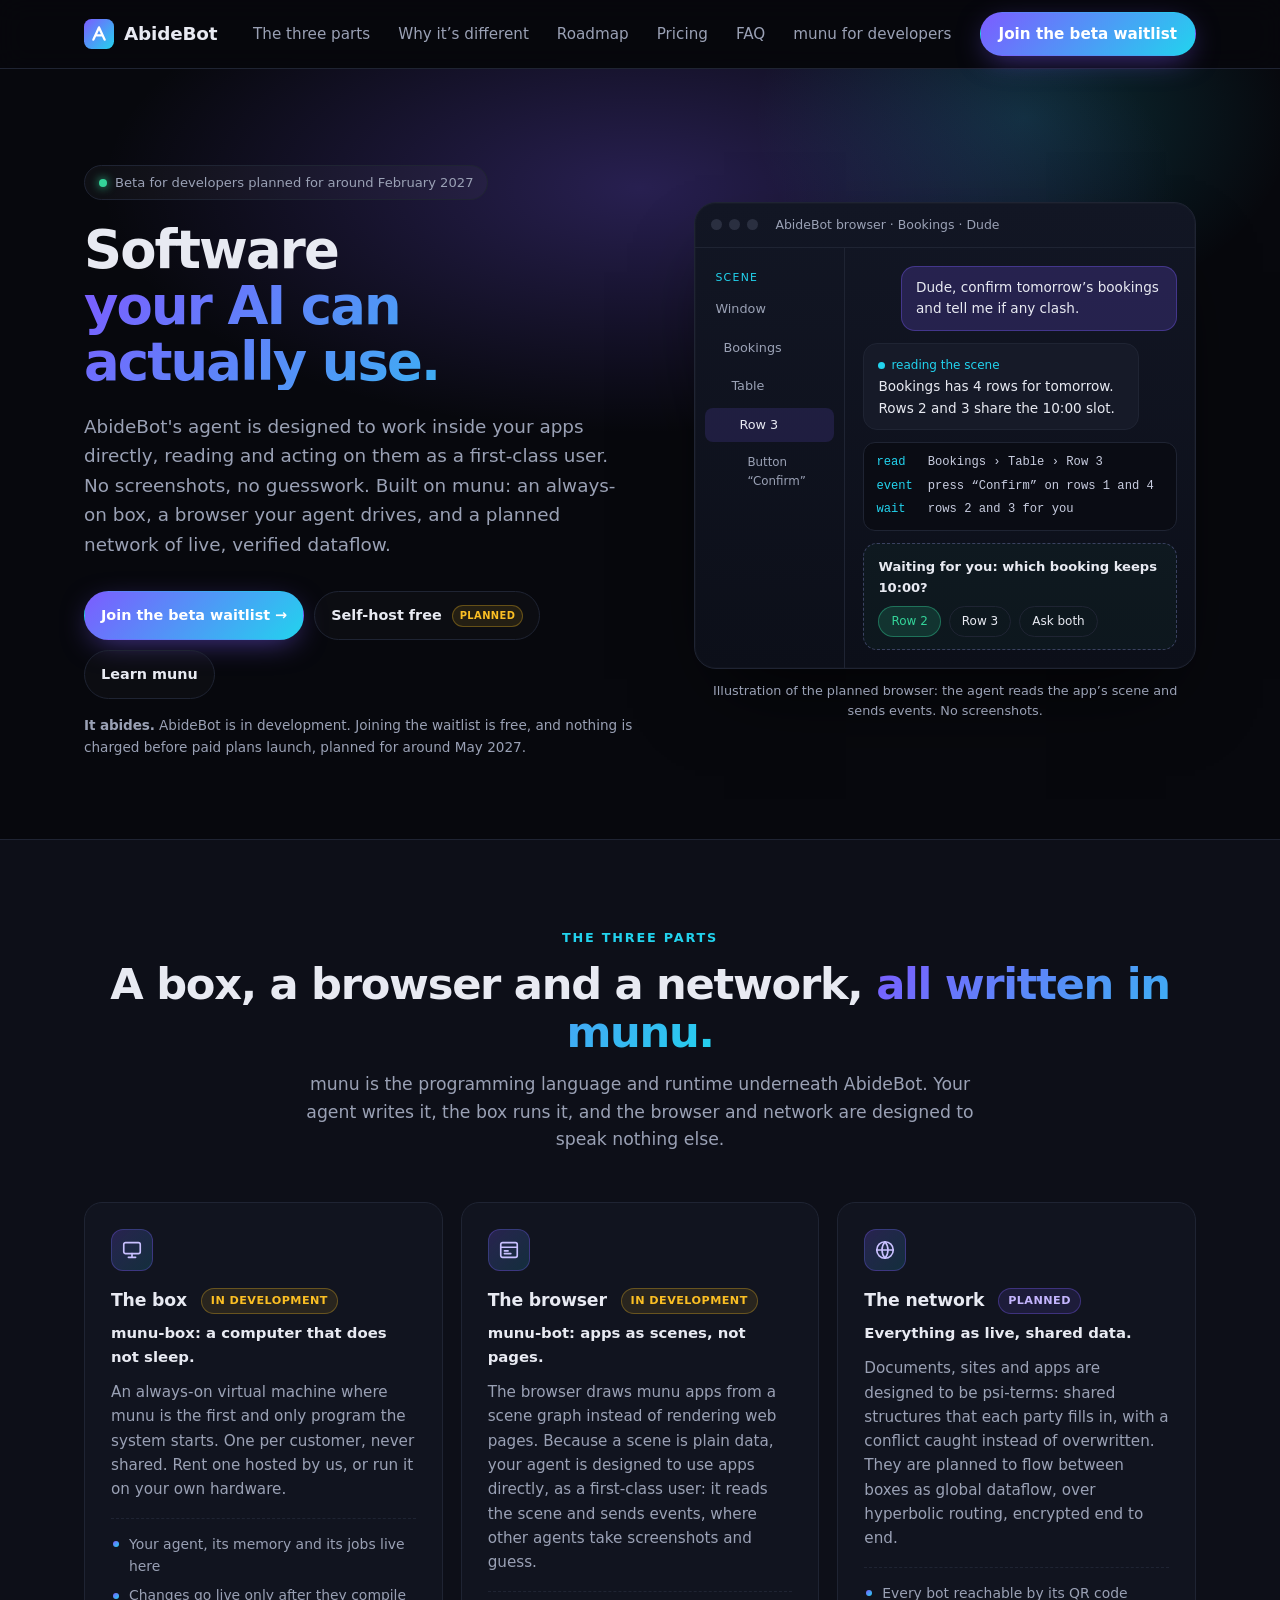
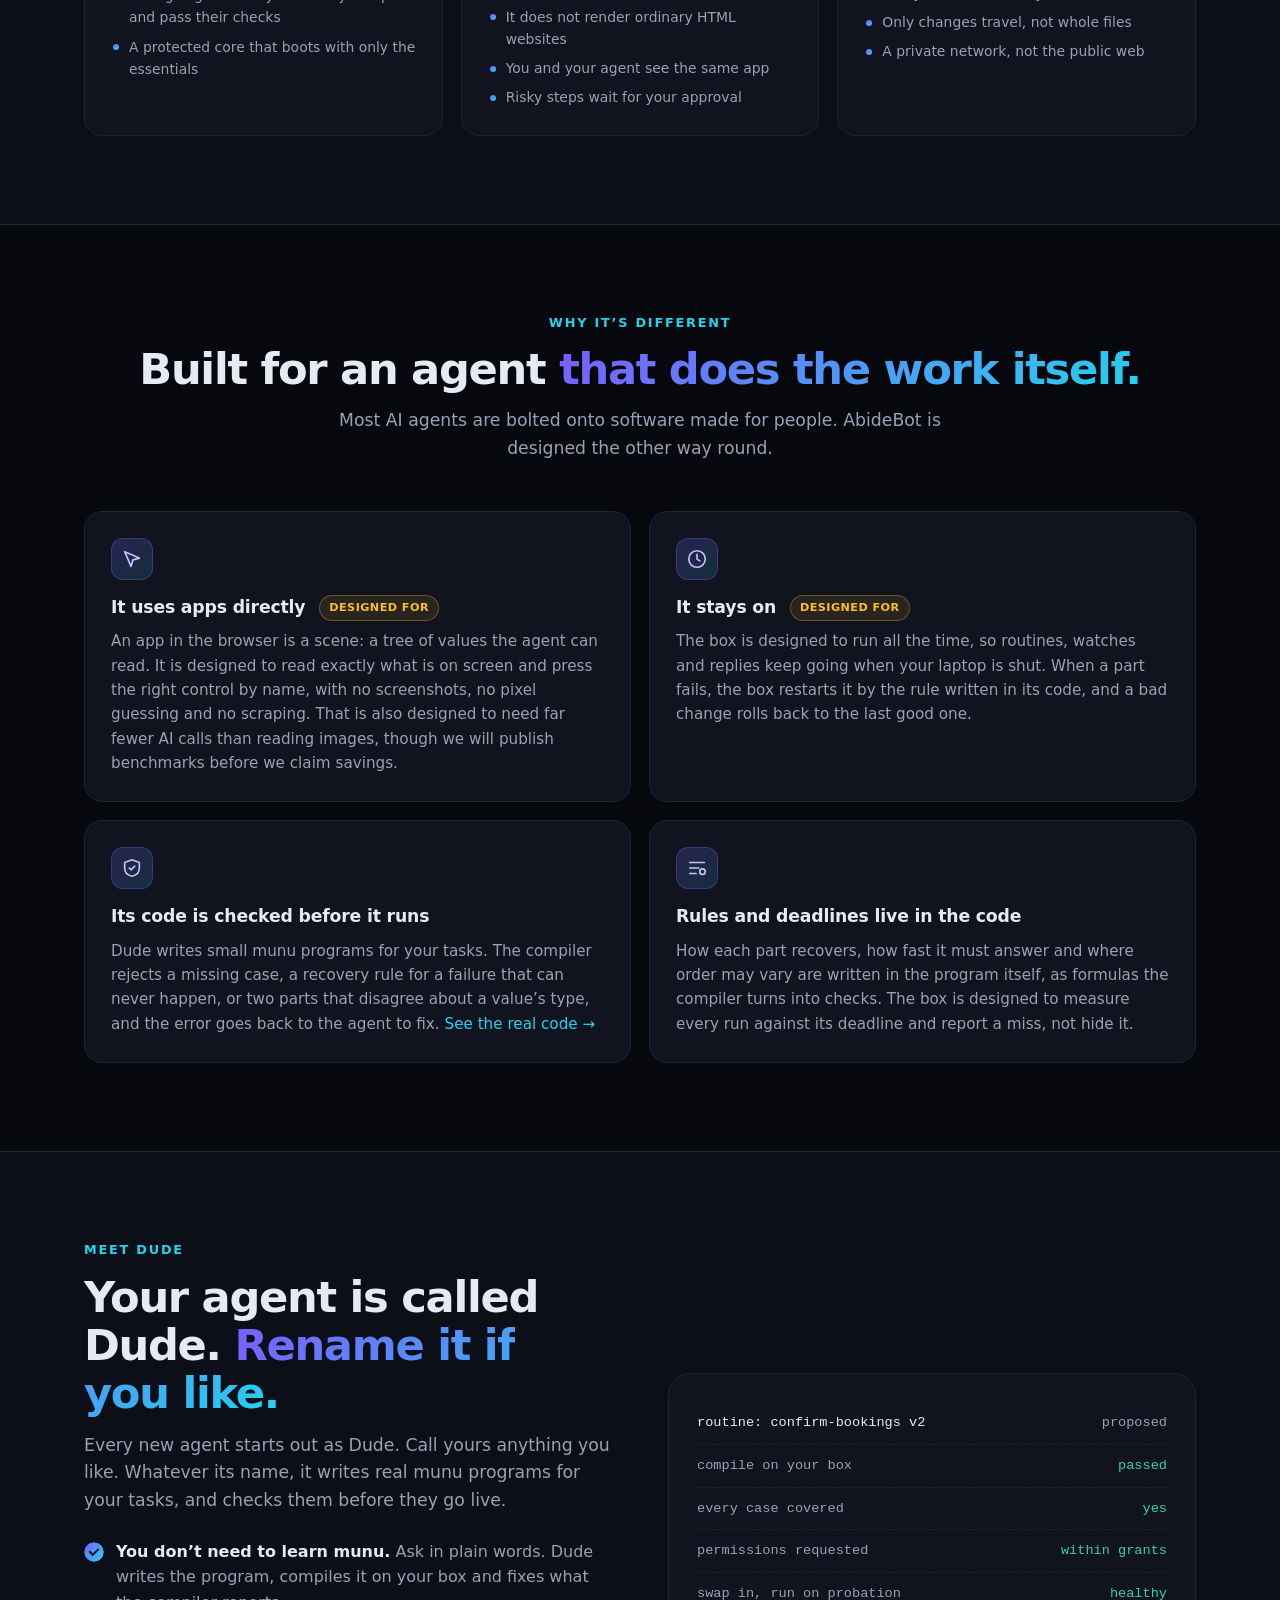
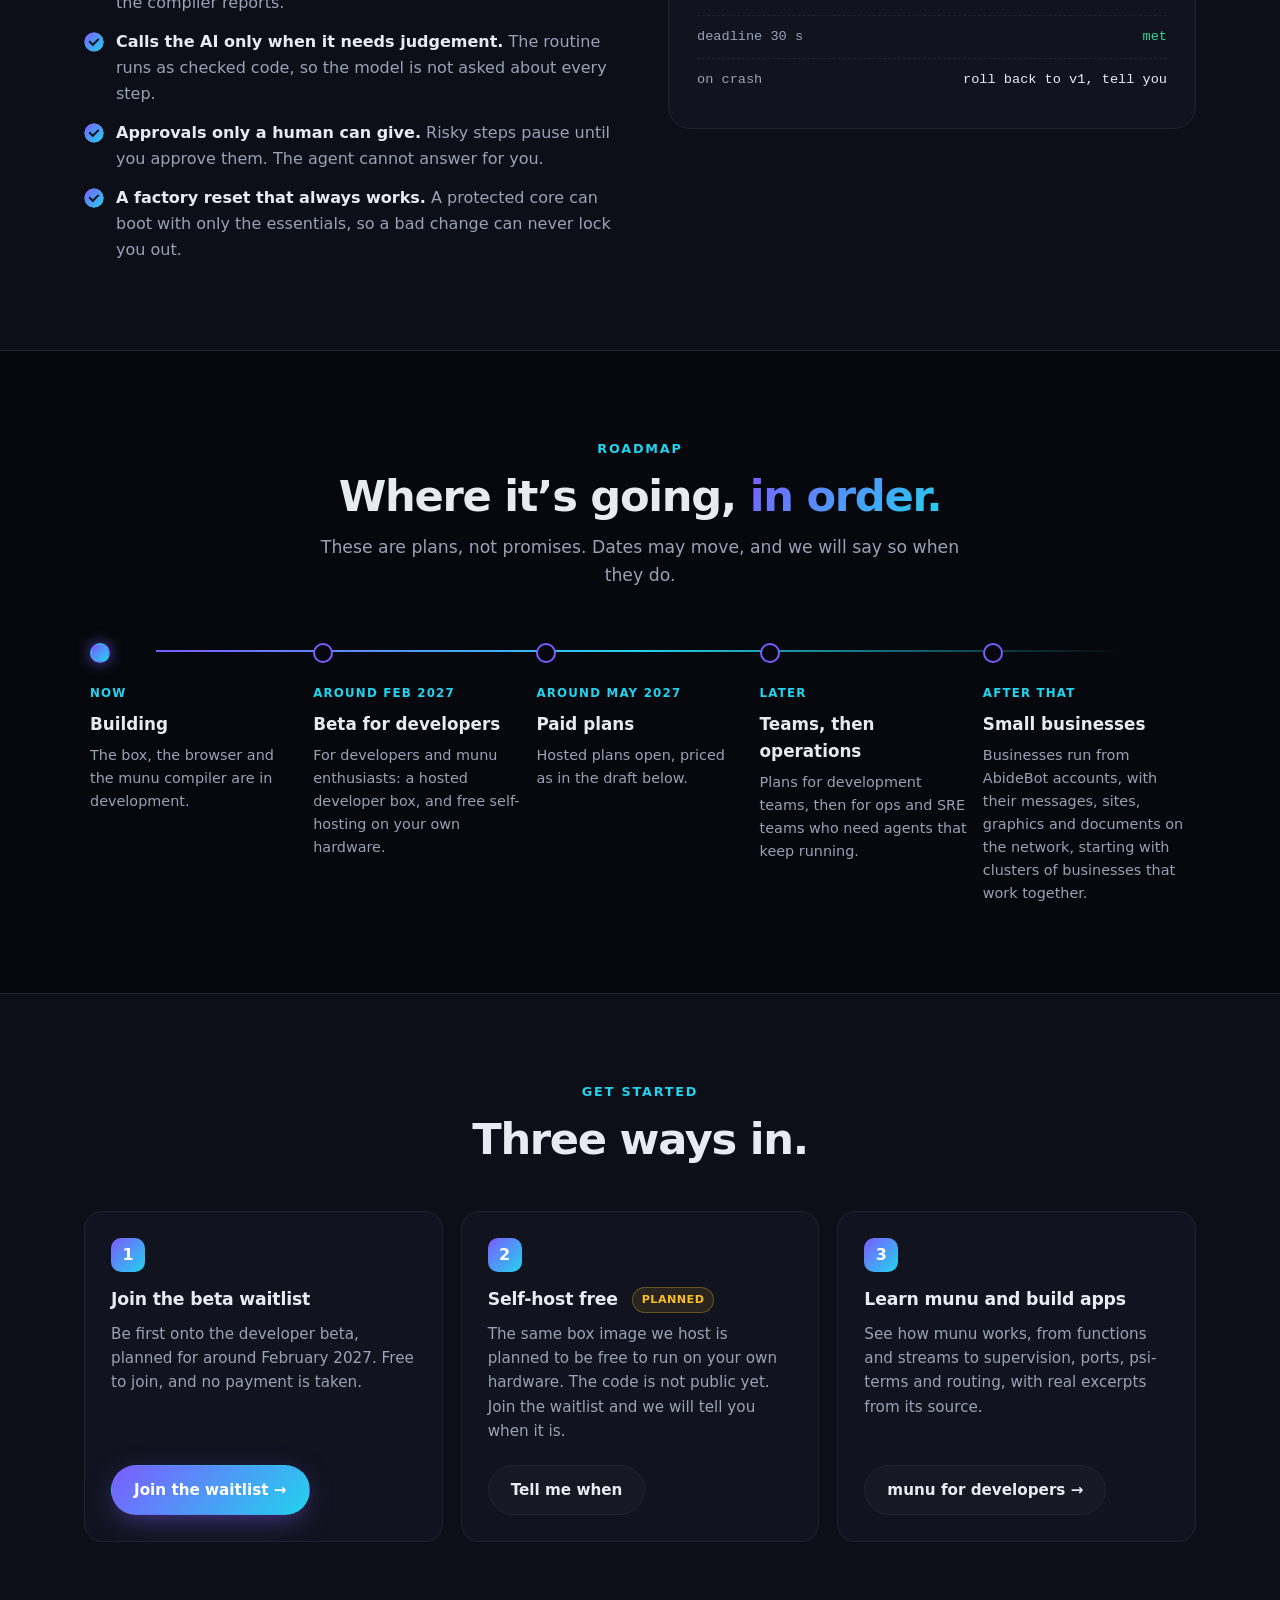
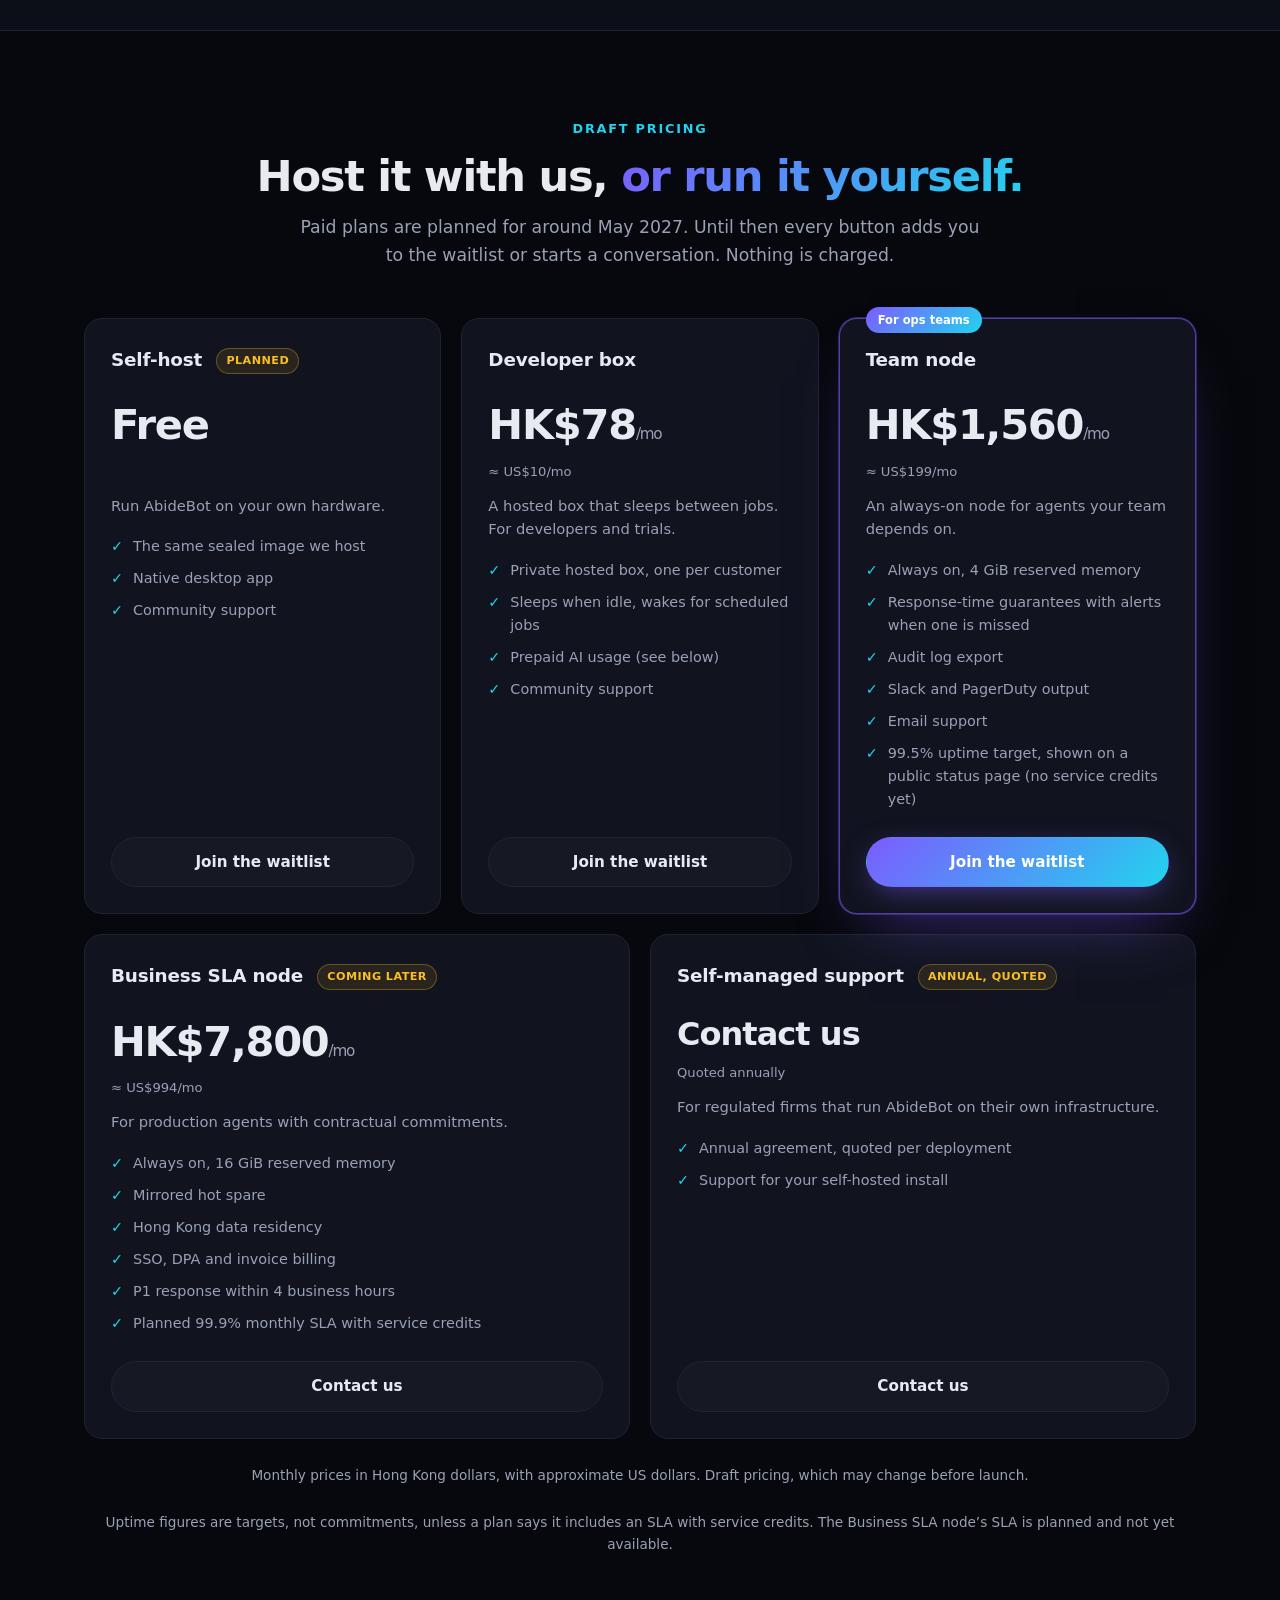
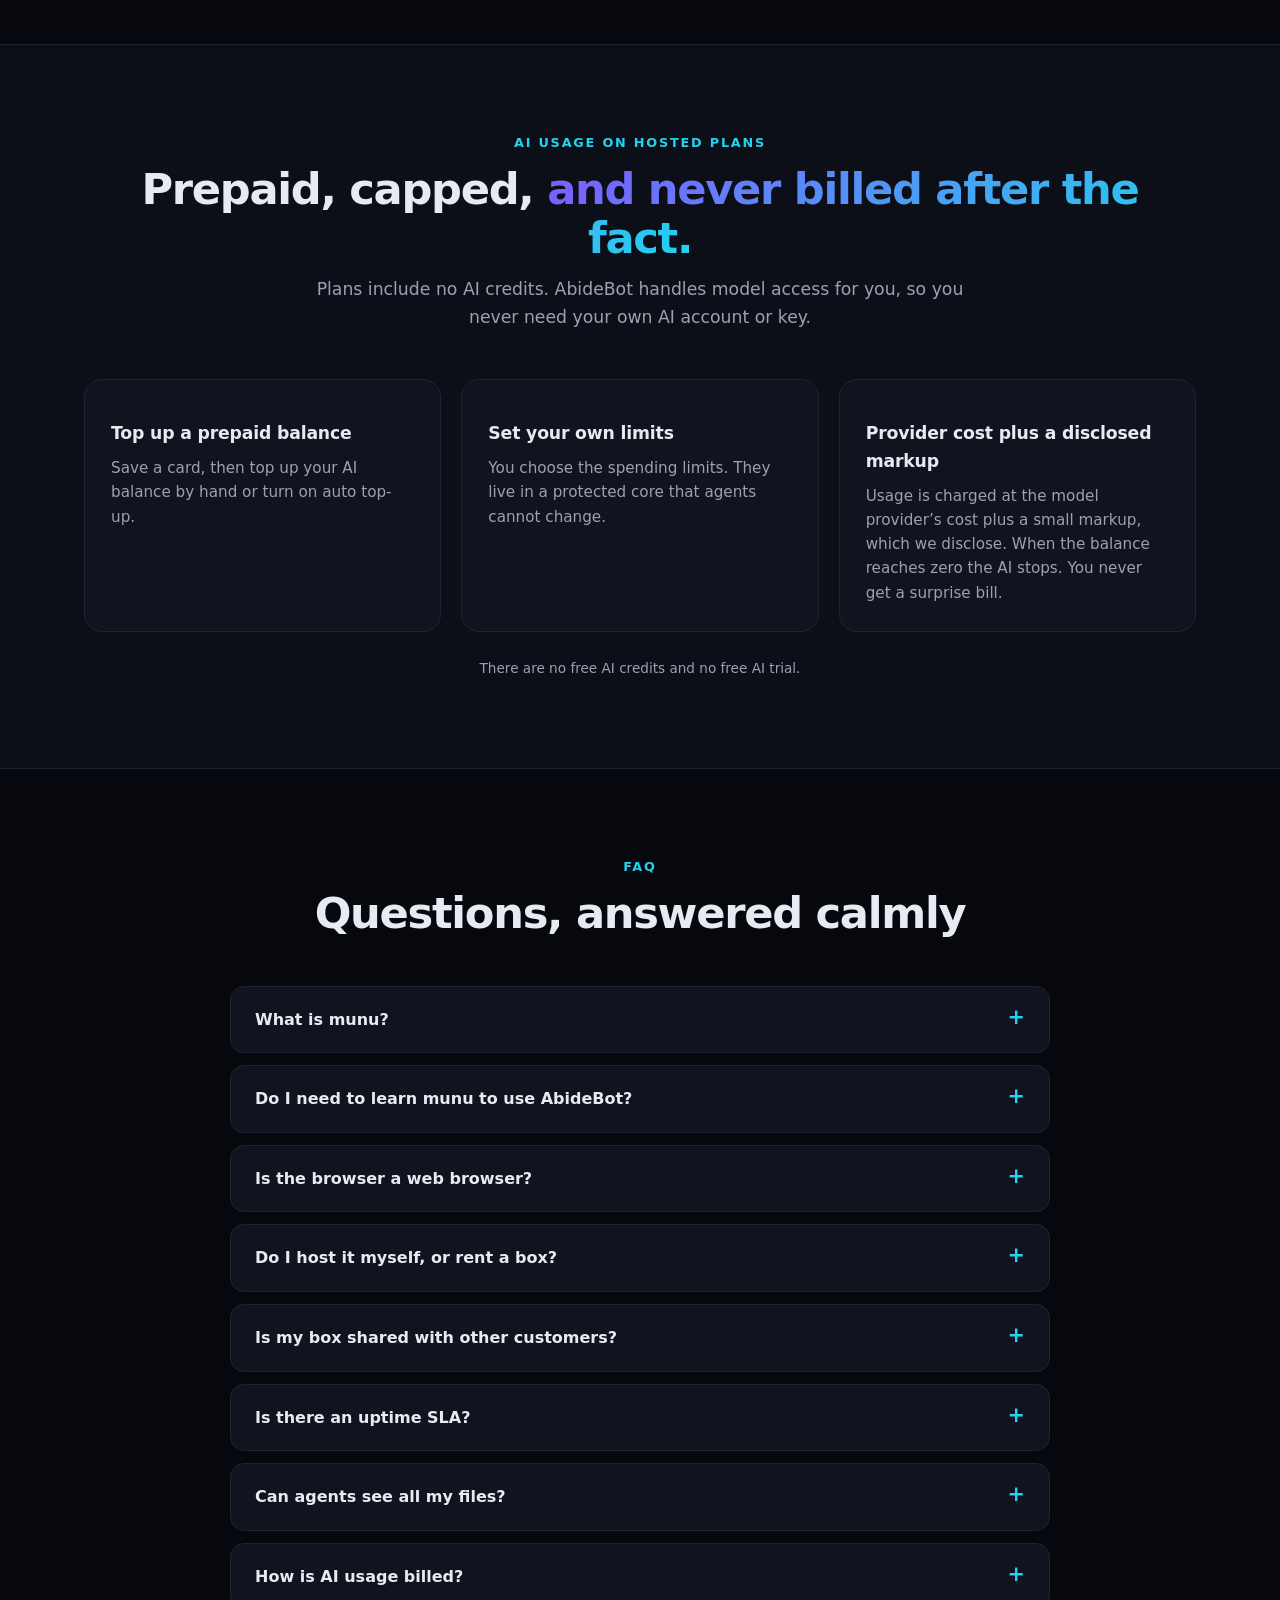
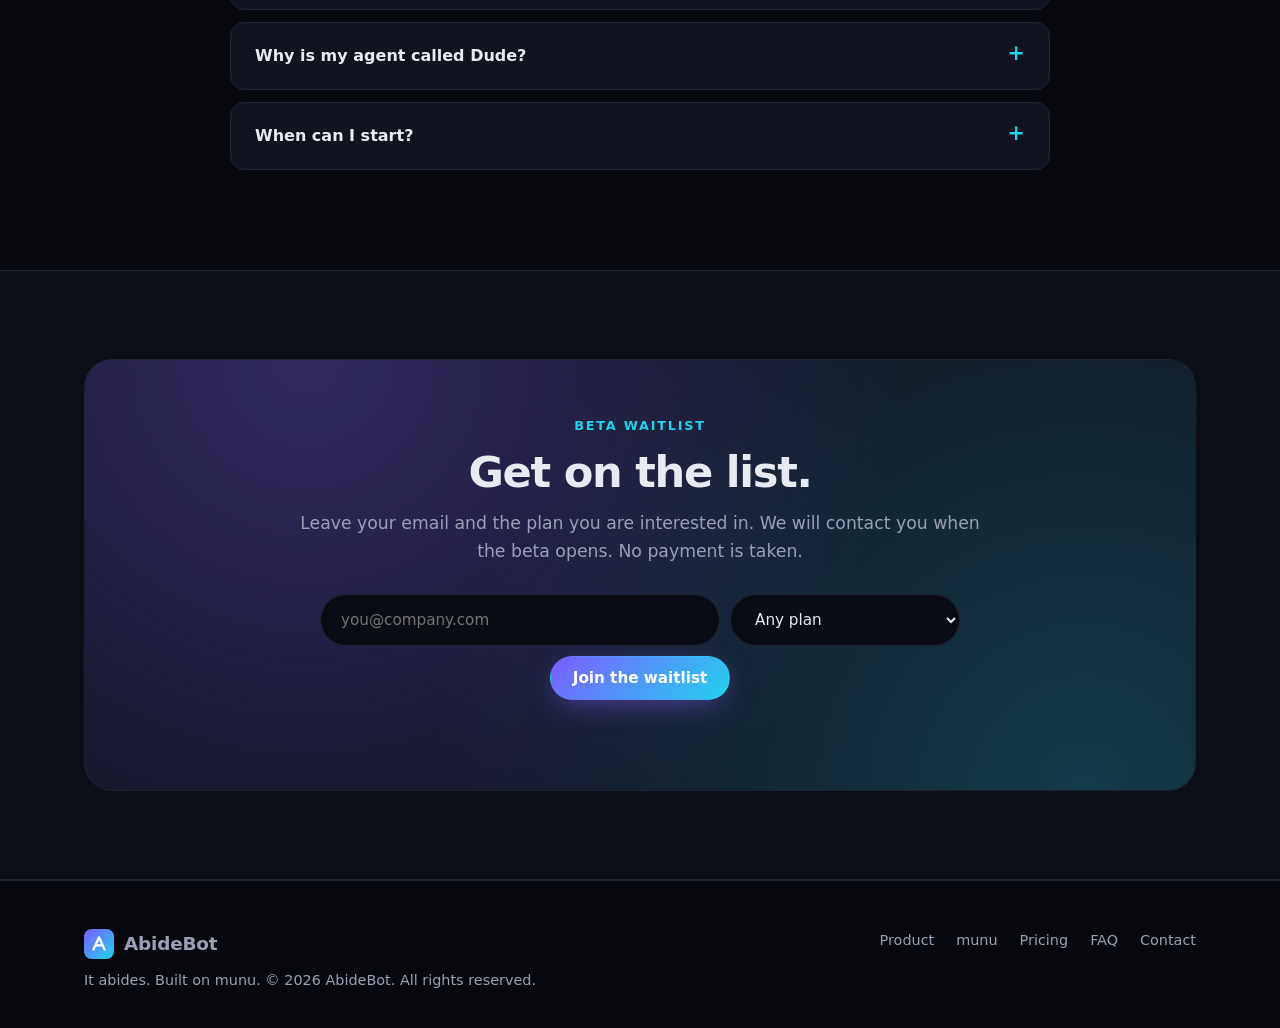
==== index.html @ 2c29a367 "Hero: Software your AI can actually use Owner-picked headline, lead with designed/planned wording fo" ====
<!doctype html>
<html lang="en">
<head>
<meta charset="utf-8">
<meta name="viewport" content="width=device-width,initial-scale=1">
<title>AbideBot: software your AI can actually use</title>
<meta name="description" content="AbideBot's agent is designed to work inside your apps directly, reading and acting on them as a first-class user, with no screenshots. Built on munu: an always-on box, a browser your agent drives, and a planned network of live, verified dataflow. Developer beta planned for around February 2027.">
<meta property="og:title" content="AbideBot: software your AI can actually use">
<meta property="og:description" content="AbideBot's agent is designed to work inside your apps directly, reading and acting on them as a first-class user, with no screenshots. Built on munu: an always-on box, a browser your agent drives, and a planned network of live, verified dataflow. Developer beta planned for around February 2027.">
<meta property="og:type" content="website">
<meta property="og:url" content="https://abidebot.com/">
<meta name="theme-color" content="#07080d">
<link rel="icon" href="assets/favicon.svg" type="image/svg+xml">
<link rel="stylesheet" href="assets/style.css">
</head>
<body>

<header class="nav">
  <div class="wrap">
    <a class="brand" href="index.html"><img src="assets/favicon.svg" alt="">AbideBot</a>
    <button class="menu-btn" aria-label="Open menu" aria-expanded="false">&#9776;</button>
    <nav class="links">
      <a href="#parts">The three parts</a>
      <a href="#different">Why it&rsquo;s different</a>
      <a href="#roadmap">Roadmap</a>
      <a href="#pricing">Pricing</a>
      <a href="#faq">FAQ</a>
      <a href="munu.html">munu for developers</a>
      <a class="btn btn-primary" href="#early-access">Join the beta waitlist</a>
    </nav>
  </div>
</header>

<main>
<section class="hero">
  <div class="wrap">
    <div>
      <span class="pill"><span class="dot"></span>Beta for developers planned for around February 2027</span>
      <h1>Software <span class="grad hl2">your AI can actually use.</span></h1>
      <p class="lead">AbideBot's agent is designed to work inside your apps directly, reading and acting on them as a first-class user. No screenshots, no guesswork. Built on munu: an always-on box, a browser your agent drives, and a planned network of live, verified dataflow.</p>
      <div class="cta-row">
        <a class="btn btn-primary" href="#early-access">Join the beta waitlist &rarr;</a>
        <a class="btn btn-ghost" href="#self-host">Self-host free <span class="tag soon">Planned</span></a>
        <a class="btn btn-ghost" href="munu.html">Learn munu</a>
      </div>
      <p class="note"><span class="tagline">It abides.</span> AbideBot is in development. Joining the waitlist is free, and nothing is charged before paid plans launch, planned for around May 2027.</p>
    </div>

    <figure class="mock-fig">
    <div class="mock" aria-hidden="true">
      <div class="mock-bar"><i></i><i></i><i></i><span>AbideBot browser &middot; Bookings &middot; Dude</span></div>
      <div class="mock-body">
        <div class="mock-side">
          <div class="side-h">Scene</div>
          <div>Window</div><div class="ind1">Bookings</div><div class="ind2">Table</div><div class="ind3 on">Row 3</div><div class="ind4">Button &ldquo;Confirm&rdquo;</div>
        </div>
        <div class="mock-main">
          <div class="msg you">Dude, confirm tomorrow&rsquo;s bookings and tell me if any clash.</div>
          <div class="msg bot"><span class="status">reading the scene</span><br>Bookings has 4 rows for tomorrow. Rows 2 and 3 share the 10:00 slot.</div>
          <div class="scene-ev"><div><span class="ev-k">read</span> Bookings &rsaquo; Table &rsaquo; Row 3</div><div><span class="ev-k">event</span> press &ldquo;Confirm&rdquo; on rows 1 and 4</div><div><span class="ev-k">wait</span> rows 2 and 3 for you</div></div>
          <div class="approve"><b>Waiting for you: which booking keeps 10:00?</b><div class="row"><span class="y">Row 2</span><span>Row 3</span><span>Ask both</span></div></div>
        </div>
      </div>
    </div>
    <figcaption class="mock-cap">Illustration of the planned browser: the agent reads the app&rsquo;s scene and sends events. No screenshots.</figcaption>
    </figure>
  </div>
</section>

<section id="parts" class="alt">
  <div class="wrap">
    <div class="head center">
      <div class="eyebrow">The three parts</div>
      <h2>A box, a browser and a network, <span class="grad">all written in munu.</span></h2>
      <p class="sub">munu is the programming language and runtime underneath AbideBot. Your agent writes it, the box runs it, and the browser and network are designed to speak nothing else.</p>
    </div>
    <div class="grid g3 parts">
      <div class="card part">
        <div class="ico"><svg viewBox="0 0 24 24"><rect x="3" y="4" width="18" height="12" rx="2"/><path d="M8 20h8M12 16v4"/></svg></div>
        <h3>The box <span class="tag soon">In development</span></h3>
        <p class="part-sub">munu-box: a computer that does not sleep.</p>
        <p>An always-on virtual machine where munu is the first and only program the system starts. One per customer, never shared. Rent one hosted by us, or run it on your own hardware.</p>
        <ul class="mini"><li>Your agent, its memory and its jobs live here</li><li>Changes go live only after they compile and pass their checks</li><li>A protected core that boots with only the essentials</li></ul>
      </div>
      <div class="card part">
        <div class="ico"><svg viewBox="0 0 24 24"><rect x="3" y="4" width="18" height="16" rx="2"/><path d="M3 9h18M7 13h4M7 16h7"/></svg></div>
        <h3>The browser <span class="tag soon">In development</span></h3>
        <p class="part-sub">munu-bot: apps as scenes, not pages.</p>
        <p>The browser draws munu apps from a scene graph instead of rendering web pages. Because a scene is plain data, your agent is designed to use apps directly, as a first-class user: it reads the scene and sends events, where other agents take screenshots and guess.</p>
        <ul class="mini"><li>It does not render ordinary HTML websites</li><li>You and your agent see the same app</li><li>Risky steps wait for your approval</li></ul>
      </div>
      <div class="card part">
        <div class="ico"><svg viewBox="0 0 24 24"><circle cx="12" cy="12" r="9"/><path d="M12 3a14 14 0 010 18M12 3a14 14 0 000 18M3 12h18"/></svg></div>
        <h3>The network <span class="tag plan">Planned</span></h3>
        <p class="part-sub">Everything as live, shared data.</p>
        <p>Documents, sites and apps are designed to be psi-terms: shared structures that each party fills in, with a conflict caught instead of overwritten. They are planned to flow between boxes as global dataflow, over hyperbolic routing, encrypted end to end.</p>
        <ul class="mini"><li>Every bot reachable by its QR code</li><li>Only changes travel, not whole files</li><li>A private network, not the public web</li></ul>
      </div>
    </div>
  </div>
</section>

<section id="different">
  <div class="wrap">
    <div class="head center">
      <div class="eyebrow">Why it&rsquo;s different</div>
      <h2>Built for an agent <span class="grad">that does the work itself.</span></h2>
      <p class="sub">Most AI agents are bolted onto software made for people. AbideBot is designed the other way round.</p>
    </div>
    <div class="grid g2">
      <div class="card"><div class="ico"><svg viewBox="0 0 24 24"><path d="M4 4l7 16 2-7 7-2z"/></svg></div><h3>It uses apps directly <span class="tag soon">Designed for</span></h3><p>An app in the browser is a scene: a tree of values the agent can read. It is designed to read exactly what is on screen and press the right control by name, with no screenshots, no pixel guessing and no scraping. That is also designed to need far fewer AI calls than reading images, though we will publish benchmarks before we claim savings.</p></div>
      <div class="card"><div class="ico"><svg viewBox="0 0 24 24"><circle cx="12" cy="12" r="9"/><path d="M12 7v5l3 2"/></svg></div><h3>It stays on <span class="tag soon">Designed for</span></h3><p>The box is designed to run all the time, so routines, watches and replies keep going when your laptop is shut. When a part fails, the box restarts it by the rule written in its code, and a bad change rolls back to the last good one.</p></div>
      <div class="card"><div class="ico"><svg viewBox="0 0 24 24"><path d="M9 12l2 2 4-4"/><path d="M12 3l8 3v6c0 5-3.5 8-8 9-4.5-1-8-4-8-9V6z"/></svg></div><h3>Its code is checked before it runs</h3><p>Dude writes small munu programs for your tasks. The compiler rejects a missing case, a recovery rule for a failure that can never happen, or two parts that disagree about a value&rsquo;s type, and the error goes back to the agent to fix. <a class="inl" href="munu.html#language">See the real code &rarr;</a></p></div>
      <div class="card"><div class="ico"><svg viewBox="0 0 24 24"><path d="M4 6h16M4 12h10M4 18h7"/><circle cx="18" cy="16" r="3"/></svg></div><h3>Rules and deadlines live in the code</h3><p>How each part recovers, how fast it must answer and where order may vary are written in the program itself, as formulas the compiler turns into checks. The box is designed to measure every run against its deadline and report a miss, not hide it.</p></div>
    </div>
  </div>
</section>

<section class="alt">
  <div class="wrap split">
    <div>
      <div class="eyebrow">Meet Dude</div>
      <h2>Your agent is called Dude. <span class="grad">Rename it if you like.</span></h2>
      <p class="sub">Every new agent starts out as Dude. Call yours anything you like. Whatever its name, it writes real munu programs for your tasks, and checks them before they go live.</p>
      <ul class="checks">
        <li><span><b>You don&rsquo;t need to learn munu.</b> Ask in plain words. Dude writes the program, compiles it on your box and fixes what the compiler reports.</span></li>
        <li><span><b>Calls the AI only when it needs judgement.</b> The routine runs as checked code, so the model is not asked about every step.</span></li>
        <li><span><b>Approvals only a human can give.</b> Risky steps pause until you approve them. The agent cannot answer for you.</span></li>
        <li><span><b>A factory reset that always works.</b> A protected core can boot with only the essentials, so a bad change can never lock you out.</span></li>
      </ul>
    </div>
    <div class="panel" aria-label="Example of a change moving through checks">
      <div class="ln"><span class="w">routine: confirm-bookings v2</span><span>proposed</span></div>
      <div class="ln"><span>compile on your box</span><span class="ok">passed</span></div>
      <div class="ln"><span>every case covered</span><span class="ok">yes</span></div>
      <div class="ln"><span>permissions requested</span><span class="ok">within grants</span></div>
      <div class="ln"><span>swap in, run on probation</span><span class="ok">healthy</span></div>
      <div class="ln"><span>deadline 30 s</span><span class="ok">met</span></div>
      <div class="ln"><span>on crash</span><span class="w">roll back to v1, tell you</span></div>
    </div>
  </div>
</section>

<section id="roadmap">
  <div class="wrap">
    <div class="head center">
      <div class="eyebrow">Roadmap</div>
      <h2>Where it&rsquo;s going, <span class="grad">in order.</span></h2>
      <p class="sub">These are plans, not promises. Dates may move, and we will say so when they do.</p>
    </div>
    <ol class="stages">
      <li class="stage now"><span class="when">Now</span><h3>Building</h3><p>The box, the browser and the munu compiler are in development.</p></li>
      <li class="stage"><span class="when">Around Feb 2027</span><h3>Beta for developers</h3><p>For developers and munu enthusiasts: a hosted developer box, and free self-hosting on your own hardware.</p></li>
      <li class="stage"><span class="when">Around May 2027</span><h3>Paid plans</h3><p>Hosted plans open, priced as in the draft below.</p></li>
      <li class="stage"><span class="when">Later</span><h3>Teams, then operations</h3><p>Plans for development teams, then for ops and SRE teams who need agents that keep running.</p></li>
      <li class="stage"><span class="when">After that</span><h3>Small businesses</h3><p>Businesses run from AbideBot accounts, with their messages, sites, graphics and documents on the network, starting with clusters of businesses that work together.</p></li>
    </ol>
  </div>
</section>

<section id="start" class="alt">
  <div class="wrap">
    <div class="head center">
      <div class="eyebrow">Get started</div>
      <h2>Three ways in.</h2>
    </div>
    <div class="grid g3 ways">
      <div class="card way"><span class="way-n">1</span><h3>Join the beta waitlist</h3><p>Be first onto the developer beta, planned for around February 2027. Free to join, and no payment is taken.</p><a class="btn btn-primary" href="#early-access">Join the waitlist &rarr;</a></div>
      <div class="card way" id="self-host"><span class="way-n">2</span><h3>Self-host free <span class="tag soon">Planned</span></h3><p>The same box image we host is planned to be free to run on your own hardware. The code is not public yet. Join the waitlist and we will tell you when it is.</p><a class="btn btn-ghost" href="#early-access" data-plan="Self-host">Tell me when</a></div>
      <div class="card way"><span class="way-n">3</span><h3>Learn munu and build apps</h3><p>See how munu works, from functions and streams to supervision, ports, psi-terms and routing, with real excerpts from its source.</p><a class="btn btn-ghost" href="munu.html">munu for developers &rarr;</a></div>
    </div>
  </div>
</section>

<section id="pricing">
  <div class="wrap">
    <div class="head center">
      <div class="eyebrow">Draft pricing</div>
      <h2>Host it with us, <span class="grad">or run it yourself.</span></h2>
      <p class="sub">Paid plans are planned for around May 2027. Until then every button adds you to the waitlist or starts a conversation. Nothing is charged.</p>
    </div>
    <!-- Pricing cards are generated from assets/pricing.js (the single pricing config). -->
    <div class="plans" id="plans"></div>
    <noscript><p class="fine">Pricing needs JavaScript to display. Email hello@abidebot.com for current draft plans.</p></noscript>
    <p class="fine" id="plans-note"></p>
    <p class="fine">Uptime figures are targets, not commitments, unless a plan says it includes an SLA with service credits. The Business SLA node&rsquo;s SLA is planned and not yet available.</p>
  </div>
</section>

<section id="ai-usage" class="alt">
  <div class="wrap">
    <div class="head center">
      <div class="eyebrow">AI usage on hosted plans</div>
      <h2>Prepaid, capped, <span class="grad">and never billed after the fact.</span></h2>
      <p class="sub">Plans include no AI credits. AbideBot handles model access for you, so you never need your own AI account or key.</p>
    </div>
    <div class="usage">
      <div class="card"><h3>Top up a prepaid balance</h3><p>Save a card, then top up your AI balance by hand or turn on auto top-up.</p></div>
      <div class="card"><h3>Set your own limits</h3><p>You choose the spending limits. They live in a protected core that agents cannot change.</p></div>
      <div class="card"><h3>Provider cost plus a disclosed markup</h3><p>Usage is charged at the model provider&rsquo;s cost plus a small markup, which we disclose. When the balance reaches zero the AI stops. You never get a surprise bill.</p></div>
    </div>
    <p class="fine">There are no free AI credits and no free AI trial.</p>
  </div>
</section>

<section id="faq">
  <div class="wrap">
    <div class="head center"><div class="eyebrow">FAQ</div><h2>Questions, answered calmly</h2></div>
    <div class="faq">
      <details><summary>What is munu?</summary><p>munu is the programming language and runtime AbideBot is built on. Programs are made of finite functions (<code>mu</code>) and ongoing streams (<code>nu</code>), grouped into contracts that state their own recovery rules and deadlines. The box runs munu, the browser draws munu apps, and the network is designed to carry munu data. <a class="inl" href="munu.html">More for developers &rarr;</a></p></details>
      <details><summary>Do I need to learn munu to use AbideBot?</summary><p>No. You ask Dude in plain words and it writes the munu. Learning munu is for people who want to build their own apps for the network.</p></details>
      <details><summary>Is the browser a web browser?</summary><p>No. It does not render ordinary HTML websites. It is designed for munu apps and sites, drawn from a scene graph your agent can read and act on directly.</p></details>
      <details><summary>Do I host it myself, or rent a box?</summary><p>Either. You are planned to be able to run the box free on your own hardware, or rent one hosted by us on a monthly plan. Both run the same box image. Firms that host it themselves can add paid support. Self-hosting is planned, and the code is not public yet. Join the waitlist and we will tell you when it is.</p></details>
      <details><summary>Is my box shared with other customers?</summary><p>No. Each customer gets a separate virtual machine. Customers never share a machine or its core.</p></details>
      <details><summary>Is there an uptime SLA?</summary><p>Not yet. The Team node is designed for a 99.5% uptime target, shown on a public status page, with no service credits. A monthly SLA with service credits is planned for the Business SLA node, which is coming later.</p></details>
      <details><summary>Can agents see all my files?</summary><p>No. They can read and write only what you grant, and you can revoke a grant at any time. Code written by the AI never runs on your own computer with your computer&rsquo;s permissions.</p></details>
      <details><summary>How is AI usage billed?</summary><p>Through a prepaid balance that you top up by hand or automatically. It is charged at the model provider&rsquo;s cost plus a small disclosed markup. When the balance reaches zero, the AI stops. Nothing is billed after the fact.</p></details>
      <details><summary>Why is my agent called Dude?</summary><p>It is the default name. Rename it whenever you like.</p></details>
      <details><summary>When can I start?</summary><p>A beta for developers is planned for around February 2027 and paid plans for around May 2027. Dates may move. Join the waitlist and we will email you.</p></details>
    </div>
  </div>
</section>

<section id="early-access" class="alt">
  <div class="wrap">
    <div class="cta-box">
      <div class="eyebrow">Beta waitlist</div>
      <h2>Get on the list.</h2>
      <p class="sub" style="margin:14px auto 0">Leave your email and the plan you are interested in. We will contact you when the beta opens. No payment is taken.</p>
      <form class="form" id="waitlist" data-to="hello@abidebot.com" novalidate>
        <input type="email" name="email" placeholder="you@company.com" aria-label="Email address" required>
        <select name="plan" id="wl-plan" aria-label="Plan of interest"><option value="">Any plan</option></select>
        <button class="btn btn-primary" type="submit">Join the waitlist</button>
      </form>
      <p class="form-msg" id="form-msg" role="status"></p>
    </div>
  </div>
</section>
</main>

<footer>
  <div class="wrap">
    <div><a class="brand" href="index.html"><img src="assets/favicon.svg" alt="">AbideBot</a><p style="margin-top:10px">It abides. Built on munu. &copy; <span id="yr">2026</span> AbideBot. All rights reserved.</p></div>
    <nav><a href="#parts">Product</a><a href="munu.html">munu</a><a href="#pricing">Pricing</a><a href="#faq">FAQ</a><a href="mailto:hello@abidebot.com">Contact</a></nav>
  </div>
</footer>
<script src="assets/pricing.js"></script>
<script src="assets/main.js"></script>
</body>
</html>
---- assets/style.css ----
:root{
  --bg:#07080d;--bg2:#0d0f18;--card:#11141f;--line:#1f2433;--text:#e8eaf2;--muted:#9aa1b5;
  --a1:#7c5cff;--a2:#22d3ee;--ok:#34d399;--radius:18px;
  --grad:linear-gradient(135deg,var(--a1),var(--a2));
}
*{box-sizing:border-box;margin:0;padding:0}
html{scroll-behavior:smooth}
body{font-family:Inter,ui-sans-serif,system-ui,-apple-system,"Segoe UI",Roboto,sans-serif;background:var(--bg);color:var(--text);line-height:1.6;-webkit-font-smoothing:antialiased}
a{color:inherit;text-decoration:none}
img,svg{max-width:100%}
.wrap{max-width:1160px;margin:0 auto;padding:0 24px}
.grad{background:var(--grad);-webkit-background-clip:text;background-clip:text;color:transparent}

/* nav */
.nav{position:sticky;top:0;z-index:50;background:rgba(7,8,13,.72);backdrop-filter:blur(14px);border-bottom:1px solid var(--line)}
.nav .wrap{display:flex;align-items:center;justify-content:space-between;height:68px}
.brand{display:flex;align-items:center;gap:10px;font-weight:700;font-size:1.15rem;letter-spacing:-.01em}
.brand img{width:30px;height:30px}
.links{display:flex;gap:28px;align-items:center;font-size:.95rem;color:var(--muted)}
.links a:hover{color:var(--text)}
.menu-btn{display:none;background:none;border:1px solid var(--line);color:var(--text);border-radius:10px;padding:8px 12px;font-size:1rem;cursor:pointer}

/* buttons */
.btn{display:inline-flex;align-items:center;gap:8px;padding:12px 22px;border-radius:999px;font-weight:600;font-size:.95rem;border:1px solid transparent;cursor:pointer;transition:transform .15s,box-shadow .15s,background .15s;font-family:inherit}
.btn-primary{background:var(--grad);color:#fff;box-shadow:0 8px 30px -8px rgba(124,92,255,.6)}
.btn-primary:hover{transform:translateY(-1px);box-shadow:0 12px 36px -8px rgba(124,92,255,.8)}
.btn-ghost{border-color:var(--line);color:var(--text);background:rgba(255,255,255,.02)}
.btn-ghost:hover{border-color:#39405a;background:rgba(255,255,255,.05)}
.links .btn{padding:9px 18px;color:#fff}

/* hero */
.hero{position:relative;padding:96px 0 80px;overflow:hidden}
.hero::before{content:"";position:absolute;inset:-30% -10% auto;height:700px;background:radial-gradient(closest-side,rgba(124,92,255,.28),transparent 70%),radial-gradient(closest-side at 75% 40%,rgba(34,211,238,.18),transparent 70%);pointer-events:none}
.hero .wrap{position:relative;display:grid;grid-template-columns:1.05fr .95fr;gap:56px;align-items:center}
.pill{display:inline-flex;align-items:center;gap:8px;font-size:.82rem;color:var(--muted);border:1px solid var(--line);background:rgba(255,255,255,.03);padding:6px 14px;border-radius:999px;margin-bottom:22px}
.pill .dot{width:8px;height:8px;border-radius:50%;background:var(--ok);box-shadow:0 0 10px var(--ok)}
h1{font-size:clamp(2.4rem,5vw,3.9rem);line-height:1.06;letter-spacing:-.035em;font-weight:800}
.lead{font-size:1.15rem;color:var(--muted);margin:22px 0 32px;max-width:560px}
.cta-row{display:flex;gap:12px;flex-wrap:wrap}
.note{font-size:.85rem;color:var(--muted);margin-top:16px}

/* hero mock */
.mock{background:linear-gradient(180deg,#121624,#0c0f19);border:1px solid var(--line);border-radius:22px;box-shadow:0 40px 80px -30px rgba(0,0,0,.8),0 0 0 1px rgba(255,255,255,.02) inset;overflow:hidden}
.mock-bar{display:flex;align-items:center;gap:7px;padding:12px 16px;border-bottom:1px solid var(--line);font-size:.78rem;color:var(--muted)}
.mock-bar i{width:11px;height:11px;border-radius:50%;background:#2a2f40;display:block}
.mock-bar span{margin-left:10px}
.mock-body{display:grid;grid-template-columns:150px 1fr;min-height:330px}
.mock-side{border-right:1px solid var(--line);padding:14px 10px;font-size:.8rem;color:var(--muted);display:flex;flex-direction:column;gap:4px}
.mock-side div{padding:7px 10px;border-radius:8px}
.mock-side .on{background:rgba(124,92,255,.15);color:var(--text)}
.mock-main{padding:18px;display:flex;flex-direction:column;gap:12px;font-size:.85rem}
.msg{padding:10px 14px;border-radius:14px;max-width:88%}
.msg.you{align-self:flex-end;background:rgba(124,92,255,.2);border:1px solid rgba(124,92,255,.35)}
.msg.bot{background:#161a28;border:1px solid var(--line)}
.status{display:inline-flex;align-items:center;gap:6px;font-size:.75rem;color:var(--a2)}
.status::before{content:"";width:7px;height:7px;border-radius:50%;background:var(--a2);animation:pulse 1.6s infinite}
@keyframes pulse{50%{opacity:.3}}
.approve{border:1px dashed #3a4160;border-radius:14px;padding:12px 14px;background:rgba(52,211,153,.04)}
.approve b{display:block;margin-bottom:8px;font-size:.82rem}
.approve .row{display:flex;gap:8px}
.approve .row span{font-size:.75rem;padding:5px 12px;border-radius:999px;border:1px solid var(--line)}
.approve .row .y{background:rgba(52,211,153,.15);border-color:rgba(52,211,153,.4);color:var(--ok)}

/* sections */
section{padding:88px 0}
.alt{background:var(--bg2);border-top:1px solid var(--line);border-bottom:1px solid var(--line)}
.eyebrow{font-size:.8rem;text-transform:uppercase;letter-spacing:.14em;color:var(--a2);font-weight:600;margin-bottom:12px}
h2{font-size:clamp(1.9rem,3.6vw,2.7rem);letter-spacing:-.03em;line-height:1.12;font-weight:800}
.sub{color:var(--muted);font-size:1.08rem;max-width:680px;margin-top:14px}
.head{margin-bottom:48px}
.head.center{text-align:center}.head.center .sub{margin-left:auto;margin-right:auto}

.grid{display:grid;gap:18px}
.g3{grid-template-columns:repeat(3,1fr)}
.g2{grid-template-columns:repeat(2,1fr)}
.g4{grid-template-columns:repeat(4,1fr)}
.card{background:var(--card);border:1px solid var(--line);border-radius:var(--radius);padding:26px;transition:border-color .2s,transform .2s}
.card:hover{border-color:#2f3650;transform:translateY(-2px)}
.card h3{font-size:1.08rem;margin:14px 0 8px;letter-spacing:-.01em}
.card p{color:var(--muted);font-size:.95rem}
.ico{width:42px;height:42px;border-radius:12px;display:grid;place-items:center;background:linear-gradient(135deg,rgba(124,92,255,.22),rgba(34,211,238,.14));border:1px solid rgba(124,92,255,.3)}
.ico svg{width:22px;height:22px;stroke:#c9c0ff;fill:none;stroke-width:1.8;stroke-linecap:round;stroke-linejoin:round}
.tag{display:inline-block;font-size:.7rem;font-weight:600;letter-spacing:.04em;text-transform:uppercase;padding:3px 9px;border-radius:999px;margin-left:6px;vertical-align:middle}
.tag.soon{color:#fbbf24;background:rgba(251,191,36,.1);border:1px solid rgba(251,191,36,.3)}

/* big feature rows */
.split{display:grid;grid-template-columns:1fr 1fr;gap:56px;align-items:center}
.checks{list-style:none;margin-top:24px;display:grid;gap:14px}
.checks li{display:flex;gap:12px;color:var(--muted)}
.checks li b{color:var(--text);font-weight:600}
.checks li::before{content:"";flex:0 0 20px;height:20px;margin-top:3px;border-radius:50%;background:var(--grad);-webkit-mask:url("data:image/svg+xml,%3Csvg xmlns='http://www.w3.org/2000/svg' viewBox='0 0 20 20'%3E%3Cpath d='M10 0a10 10 0 100 20 10 10 0 000-20zm-1.2 14.2L4.6 10l1.4-1.4 2.8 2.8 5.2-5.2 1.4 1.4-6.6 6.6z'/%3E%3C/svg%3E") center/contain no-repeat;mask:url("data:image/svg+xml,%3Csvg xmlns='http://www.w3.org/2000/svg' viewBox='0 0 20 20'%3E%3Cpath d='M10 0a10 10 0 100 20 10 10 0 000-20zm-1.2 14.2L4.6 10l1.4-1.4 2.8 2.8 5.2-5.2 1.4 1.4-6.6 6.6z'/%3E%3C/svg%3E") center/contain no-repeat}
.panel{background:var(--card);border:1px solid var(--line);border-radius:22px;padding:28px;font-family:ui-monospace,SFMono-Regular,Menlo,monospace;font-size:.85rem;color:var(--muted)}
.panel .ln{display:flex;justify-content:space-between;padding:10px 0;border-bottom:1px dashed var(--line)}
.panel .ln:last-child{border:0}
.panel .ok{color:var(--ok)}.panel .w{color:var(--text)}

/* steps */
.steps{counter-reset:s}
.step{position:relative;padding-top:58px}
.step::before{counter-increment:s;content:counter(s);position:absolute;top:22px;left:26px;width:34px;height:34px;border-radius:10px;background:var(--grad);display:grid;place-items:center;font-weight:700;color:#fff}

/* pricing */
.toggle{display:inline-flex;border:1px solid var(--line);border-radius:999px;padding:4px;margin-top:24px;background:var(--card)}
.toggle button{background:none;border:0;color:var(--muted);padding:8px 18px;border-radius:999px;font:inherit;font-size:.9rem;cursor:pointer}
.toggle button.on{background:#1d2234;color:var(--text)}
.price{display:flex;flex-direction:column}
.price.pop{border-color:rgba(124,92,255,.6);box-shadow:0 0 0 1px rgba(124,92,255,.35),0 30px 60px -30px rgba(124,92,255,.5);position:relative}
.price.pop::after{content:attr(data-badge);position:absolute;top:-12px;left:26px;font-size:.72rem;font-weight:700;padding:4px 12px;border-radius:999px;background:var(--grad);color:#fff}
.price h3{margin-top:0;font-size:1.15rem}
.amt{font-size:2.6rem;font-weight:800;letter-spacing:-.03em;margin:10px 0 2px}
.amt small{font-size:.95rem;color:var(--muted);font-weight:500}
.per{font-size:.82rem;color:var(--muted);min-height:1.3em}
.price .desc{margin:12px 0 18px;font-size:.92rem}
.price ul{list-style:none;display:grid;gap:9px;margin-bottom:26px;font-size:.9rem;color:var(--muted)}
.price ul li{padding-left:22px;position:relative}
.price ul li::before{content:"✓";position:absolute;left:0;color:var(--a2);font-weight:700}
.price .btn{margin-top:auto;justify-content:center}
.fine{text-align:center;color:var(--muted);font-size:.85rem;margin-top:26px}

/* faq */
.faq{max-width:820px;margin:0 auto}
details{border:1px solid var(--line);border-radius:14px;background:var(--card);margin-bottom:12px;overflow:hidden}
summary{cursor:pointer;padding:20px 24px;font-weight:600;list-style:none;display:flex;justify-content:space-between;gap:16px}
summary::-webkit-details-marker{display:none}
summary::after{content:"+";color:var(--a2);font-size:1.3rem;line-height:1}
details[open] summary::after{content:"–"}
details p{padding:0 24px 22px;color:var(--muted)}

/* waitlist */
.cta-box{background:radial-gradient(circle at 20% 0,rgba(124,92,255,.3),transparent 60%),radial-gradient(circle at 90% 100%,rgba(34,211,238,.2),transparent 60%),var(--card);border:1px solid var(--line);border-radius:28px;padding:56px;text-align:center}
.form{display:flex;gap:10px;max-width:640px;margin:28px auto 0;flex-wrap:wrap;justify-content:center}
.form input,.form select{flex:1 1 220px;background:#0a0c14;border:1px solid var(--line);border-radius:999px;padding:13px 20px;color:var(--text);font:inherit;font-size:.95rem}
.form select{flex:0 1 150px}
.form .btn{flex:0 0 auto}
.form input:focus,.form select:focus{outline:2px solid rgba(124,92,255,.6);outline-offset:1px}
.form-msg{margin-top:14px;font-size:.88rem;color:var(--muted);min-height:1.4em}

/* footer */
footer{border-top:1px solid var(--line);padding:48px 0 36px;color:var(--muted);font-size:.9rem}
footer .wrap{display:flex;justify-content:space-between;gap:24px;flex-wrap:wrap}
footer nav{display:flex;gap:22px;flex-wrap:wrap}
footer a:hover{color:var(--text)}

/* page hero (features) */
.page-hero{padding:80px 0 30px;text-align:center}
.page-hero .sub{margin:16px auto 0}
.cat{margin-top:56px}
.cat h2{font-size:1.6rem;margin-bottom:8px}
.cat .sub{margin:0 0 26px}

/* 404 */
.nf{min-height:70vh;display:grid;place-items:center;text-align:center}
.nf h1{font-size:clamp(4rem,12vw,8rem)}

/* responsive */
@media (max-width:980px){
  .hero .wrap,.split{grid-template-columns:1fr}
  .g3,.g4{grid-template-columns:repeat(2,1fr)}
  .hero{padding-top:64px}
}
@media (max-width:720px){
  .links{display:none;position:absolute;top:68px;left:0;right:0;flex-direction:column;align-items:flex-start;padding:20px 24px;background:#0b0d15;border-bottom:1px solid var(--line);gap:16px}
  .links.open{display:flex}
  .menu-btn{display:block}
  .g2,.g3,.g4{grid-template-columns:1fr}
  section{padding:64px 0}
  .mock-body{grid-template-columns:1fr}.mock-side{display:none}
  .cta-box{padding:36px 22px}
}
@media (prefers-reduced-motion:reduce){*{animation:none!important;transition:none!important;scroll-behavior:auto!important}}

/* pricing grid: 3 cards on top, 2 wider below */
.plans{display:grid;grid-template-columns:repeat(6,1fr);gap:20px}
.plans>.price{grid-column:span 2}
.plans>.price:nth-child(n+4){grid-column:span 3}
.amt-q{font-size:2rem}
.price h3 .tag{margin-left:8px}
.usage{display:grid;grid-template-columns:repeat(3,1fr);gap:20px;margin-top:8px}
.tagline{font-weight:700;letter-spacing:-.01em}
@media (max-width:980px){.plans{grid-template-columns:1fr 1fr}.plans>.price,.plans>.price:nth-child(n+4){grid-column:span 1}.usage{grid-template-columns:1fr}}
@media (max-width:720px){.plans{grid-template-columns:1fr}}

/* language construct -> transformer component map */
.tmap{border:1px solid var(--line);border-radius:18px;overflow:hidden;background:var(--card);margin-top:8px}
.tmap-row{display:grid;grid-template-columns:1fr 44px 1fr;align-items:stretch;border-top:1px solid var(--line)}
.tmap-row:first-child{border-top:0}
.tmap-row.th{background:rgba(124,92,255,.08);font-size:.72rem;font-weight:700;letter-spacing:.12em;text-transform:uppercase;color:var(--a2)}
.tmap-row.th>div{padding:14px 22px}
.tmap-cell{padding:18px 22px}
.tmap-cell b{display:block;color:var(--text);font-size:1rem;margin-bottom:4px}
.tmap-cell code{font-family:ui-monospace,SFMono-Regular,Menlo,monospace;font-size:.78rem;color:var(--a2);background:rgba(34,211,238,.08);border:1px solid rgba(34,211,238,.2);padding:2px 7px;border-radius:6px;display:inline-block;margin-bottom:6px}
.tmap-cell p{font-size:.9rem;margin:0}
.tmap-arrow{display:flex;align-items:center;justify-content:center;color:var(--a1);font-size:1.3rem;font-weight:700}
.tmap-right b{background:var(--grad);-webkit-background-clip:text;background-clip:text;color:transparent}
.tmap-src{font-size:.75rem;color:var(--muted);opacity:.75;margin-top:6px;display:block}
.tmap-note{font-size:.82rem;color:var(--muted);margin-top:14px;text-align:center}
.tmap-flow{display:flex;flex-wrap:wrap;gap:10px;justify-content:center;margin:0 auto 28px;max-width:900px}
.tmap-flow span{font-family:ui-monospace,SFMono-Regular,Menlo,monospace;font-size:.8rem;padding:8px 14px;border-radius:999px;border:1px solid var(--line);background:#0b0d16;color:var(--text)}
.tmap-flow i{font-style:normal;color:var(--a1);align-self:center}
@media (max-width:720px){
  .tmap-row{grid-template-columns:1fr}
  .tmap-row.th{display:none}
  .tmap-arrow{transform:rotate(90deg);height:22px}
  .tmap-cell{padding:14px 18px}
  .tmap-left{padding-bottom:4px}.tmap-right{padding-top:4px}
}
/* real code examples */
.xrows{display:grid;gap:18px;max-width:1100px;margin:0 auto}
.xrow{display:grid;grid-template-columns:minmax(0,1.3fr) minmax(0,1fr);gap:26px;align-items:center;background:var(--card);border:1px solid var(--line);border-radius:var(--radius);padding:20px}
.xcode{margin:0;background:#0a0c14;border:1px solid var(--line);border-radius:12px;padding:14px 16px;overflow-x:auto;font:13px/1.6 ui-monospace,SFMono-Regular,Menlo,Consolas,"Liberation Mono",monospace;color:#d6daea;tab-size:4;-webkit-overflow-scrolling:touch}
.xcode code{font:inherit;white-space:pre}
.xcode .k{color:#b9a6ff;font-weight:600}.xcode .t{color:#67e8f9}.xcode .n{color:#fbbf77}.xcode .s{color:#86efac}.xcode .c{color:#6b7389;font-style:italic}.xcode .o{color:#8b93ab}
.xtxt .xtag{display:inline-block;font-size:.72rem;letter-spacing:.08em;text-transform:uppercase;color:var(--a2);margin-bottom:6px}
.xtxt h3{font-size:1.08rem;margin:0 0 8px}
.xtxt p{color:var(--muted);font-size:.93rem}
.xtxt .kwd,.xtxt .arrow{font-family:ui-monospace,SFMono-Regular,Menlo,Consolas,monospace;font-size:.86em;color:#d6daea;background:#0a0c14;border:1px solid var(--line);border-radius:6px;padding:1px 5px;white-space:nowrap}
@media (max-width:980px){.xrow{grid-template-columns:1fr;gap:14px}}
@media (max-width:720px){.xrow{padding:14px}.xcode{font-size:12px;padding:12px}}
.lang-line{text-align:center;margin:30px auto 0;font-size:1rem}.lang-line a{color:var(--a2)}
/* ---- product + developer layers ---- */
[id]{scroll-margin-top:84px}
.links a[aria-current="page"]{color:var(--text)}
.tag.plan{color:#c4b5fd;background:rgba(124,92,255,.12);border:1px solid rgba(124,92,255,.35)}
.btn .tag{margin-left:2px;font-size:.62rem;padding:2px 7px}
.inl{color:var(--a2)}.inl:hover{text-decoration:underline}
.faq code,.dev-hero code{font-family:ui-monospace,SFMono-Regular,Menlo,monospace;font-size:.88em;color:#d6daea;background:#0a0c14;border:1px solid var(--line);border-radius:6px;padding:1px 5px}
.hero h1{max-width:none;font-size:clamp(2.2rem,4.4vw,3.3rem);text-wrap:balance}.hero h1 .hl2{display:block}
.mock-fig{margin:0}
.mock-cap{font-size:.8rem;color:var(--muted);text-align:center;margin-top:12px}
.mock-side .side-h{font-size:.68rem;letter-spacing:.12em;text-transform:uppercase;color:var(--a2);padding-bottom:2px}
.mock-side .ind1{padding-left:18px}.mock-side .ind2{padding-left:26px}.mock-side .ind3{padding-left:34px}.mock-side .ind4{padding-left:42px;font-size:.74rem}
.scene-ev{font-family:ui-monospace,SFMono-Regular,Menlo,monospace;font-size:.76rem;border:1px solid var(--line);border-radius:12px;background:#0a0c14;padding:10px 12px;display:grid;gap:4px;color:#c8cde0}
.scene-ev .ev-k{display:inline-block;width:44px;color:var(--a2)}
.part{display:flex;flex-direction:column}
.part h3{margin-top:16px}
.part h3 .tag{margin-left:8px}
.part-sub{color:var(--text)!important;font-weight:600;font-size:.93rem!important;margin-bottom:10px}
.mini{list-style:none;margin-top:16px;padding-top:14px;border-top:1px dashed var(--line);display:grid;gap:7px;font-size:.87rem;color:var(--muted)}
.mini li{padding-left:18px;position:relative}
.mini li::before{content:"";position:absolute;left:2px;top:.62em;width:6px;height:6px;border-radius:50%;background:var(--grad)}
.card h3 .tag{margin-left:8px}
.stages{list-style:none;display:grid;grid-template-columns:repeat(5,1fr);gap:16px;position:relative;max-width:1100px;margin:0 auto}
.stages::before{content:"";position:absolute;top:13px;left:6%;right:6%;height:2px;background:linear-gradient(90deg,var(--a1),var(--a2),transparent)}
.stage{position:relative;padding-top:42px}
.stage::before{content:"";position:absolute;top:6px;left:0;width:16px;height:16px;border-radius:50%;background:var(--bg);border:2px solid var(--a1)}
.stage.now::before{background:var(--grad);border-color:transparent;box-shadow:0 0 14px rgba(124,92,255,.7)}
.stage .when{font-size:.74rem;letter-spacing:.1em;text-transform:uppercase;color:var(--a2);font-weight:600}
.stage h3{font-size:1.05rem;margin:6px 0 6px}
.stage p{color:var(--muted);font-size:.9rem}
.way{display:flex;flex-direction:column;position:relative}
.way-n{width:34px;height:34px;border-radius:10px;background:var(--grad);display:grid;place-items:center;font-weight:700;color:#fff}
.way p{margin-bottom:22px}
.way .btn{margin-top:auto;align-self:flex-start}
.concept{display:block}
.concept h3{margin-top:0;font-size:1rem}
.concept p{font-size:.88rem}
.concept:hover h3{color:var(--a2)}
.dev-hero .sub{max-width:820px}
.dev-hero .note{max-width:640px;margin:18px auto 0}
.anchor{display:block;position:relative;top:-84px;visibility:hidden}
@media (max-width:980px){
  .stages{grid-template-columns:1fr 1fr;gap:24px 20px}
  .stages::before{display:none}
  .hero h1{max-width:none}
}
@media (max-width:720px){
  .stages{grid-template-columns:1fr;gap:0;padding-left:8px;border-left:2px solid rgba(124,92,255,.5);margin-left:8px}
  .stage{padding:0 0 26px 22px}
  .stage::before{top:4px;left:-17px}
  .cta-row .btn{flex:1 1 100%;justify-content:center}
  .mock-cap{font-size:.75rem}
}
.hero .cta-row{gap:10px}.hero .cta-row .btn{padding:12px 16px;font-size:.9rem}
@media (max-width:720px){.concepts{grid-template-columns:1fr 1fr;gap:12px}.concept{padding:16px}.concept p{font-size:.82rem}.panel{padding:20px;font-size:.78rem}}
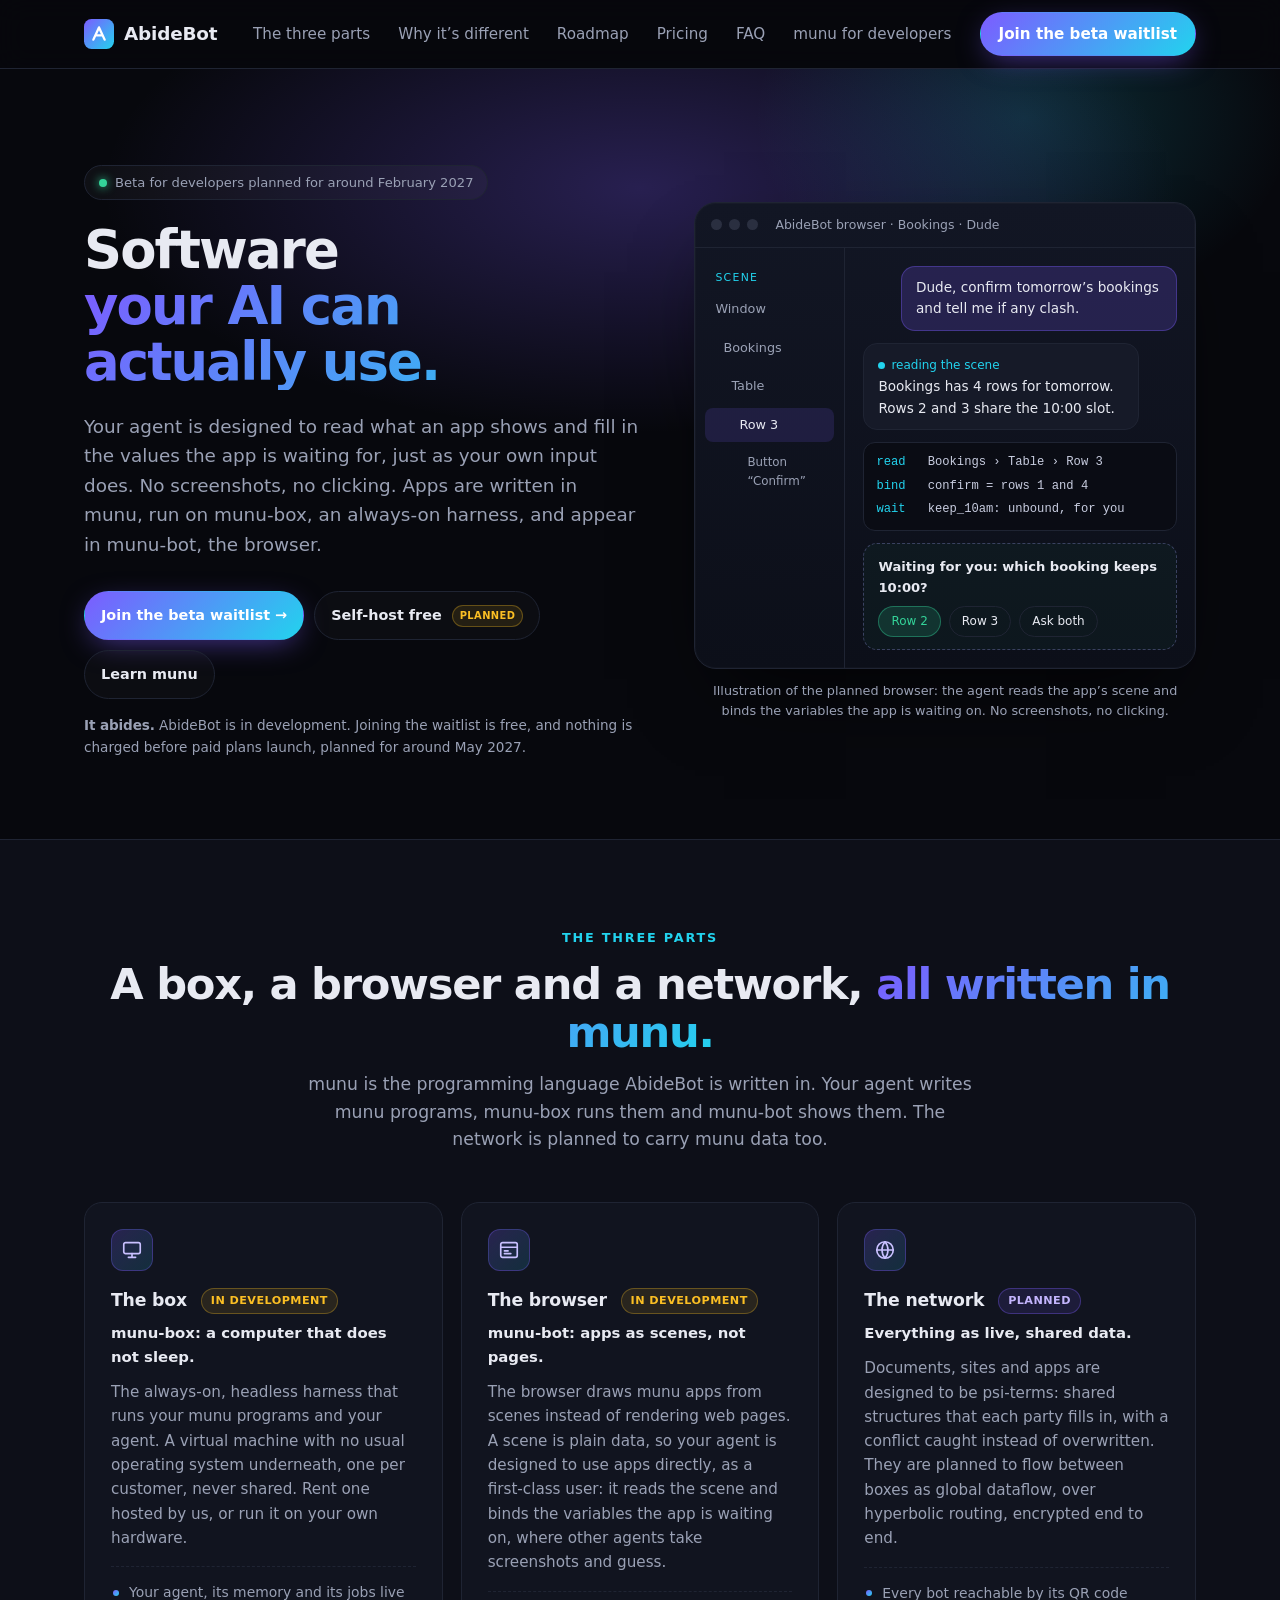
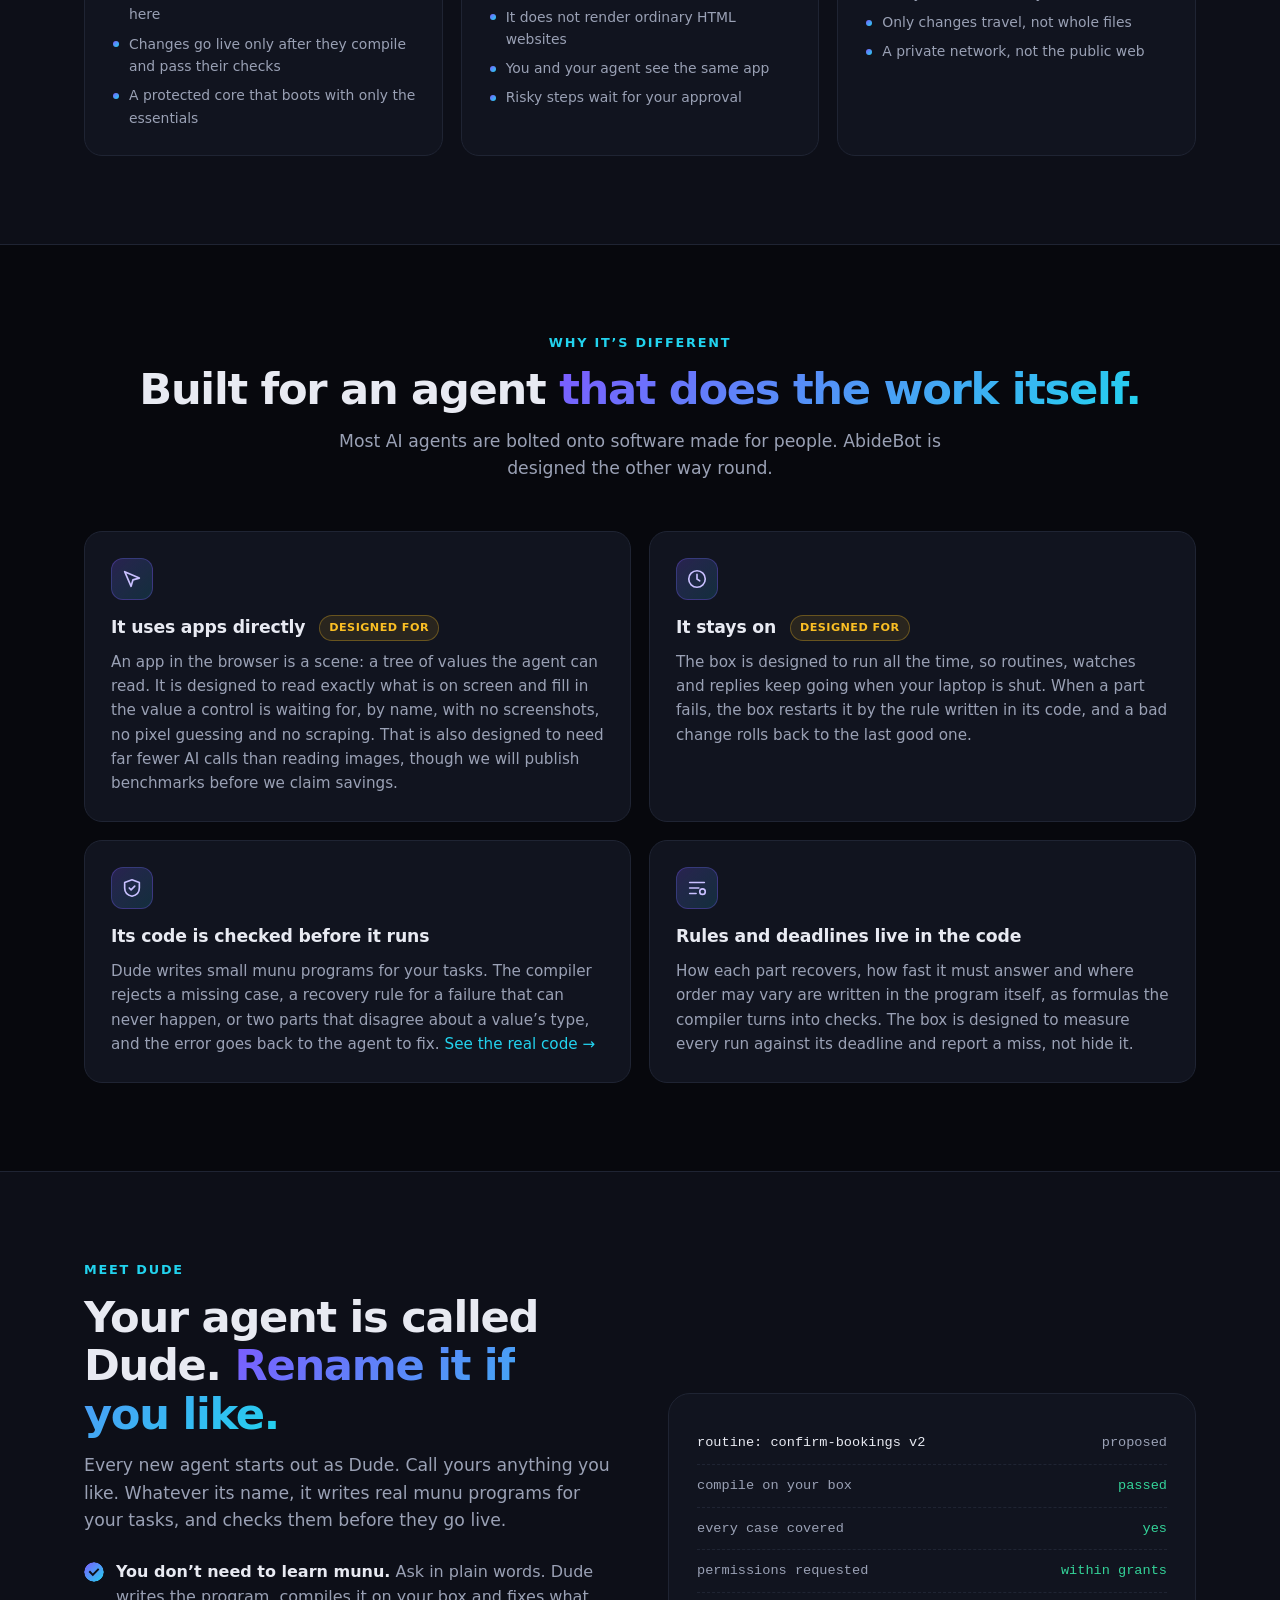
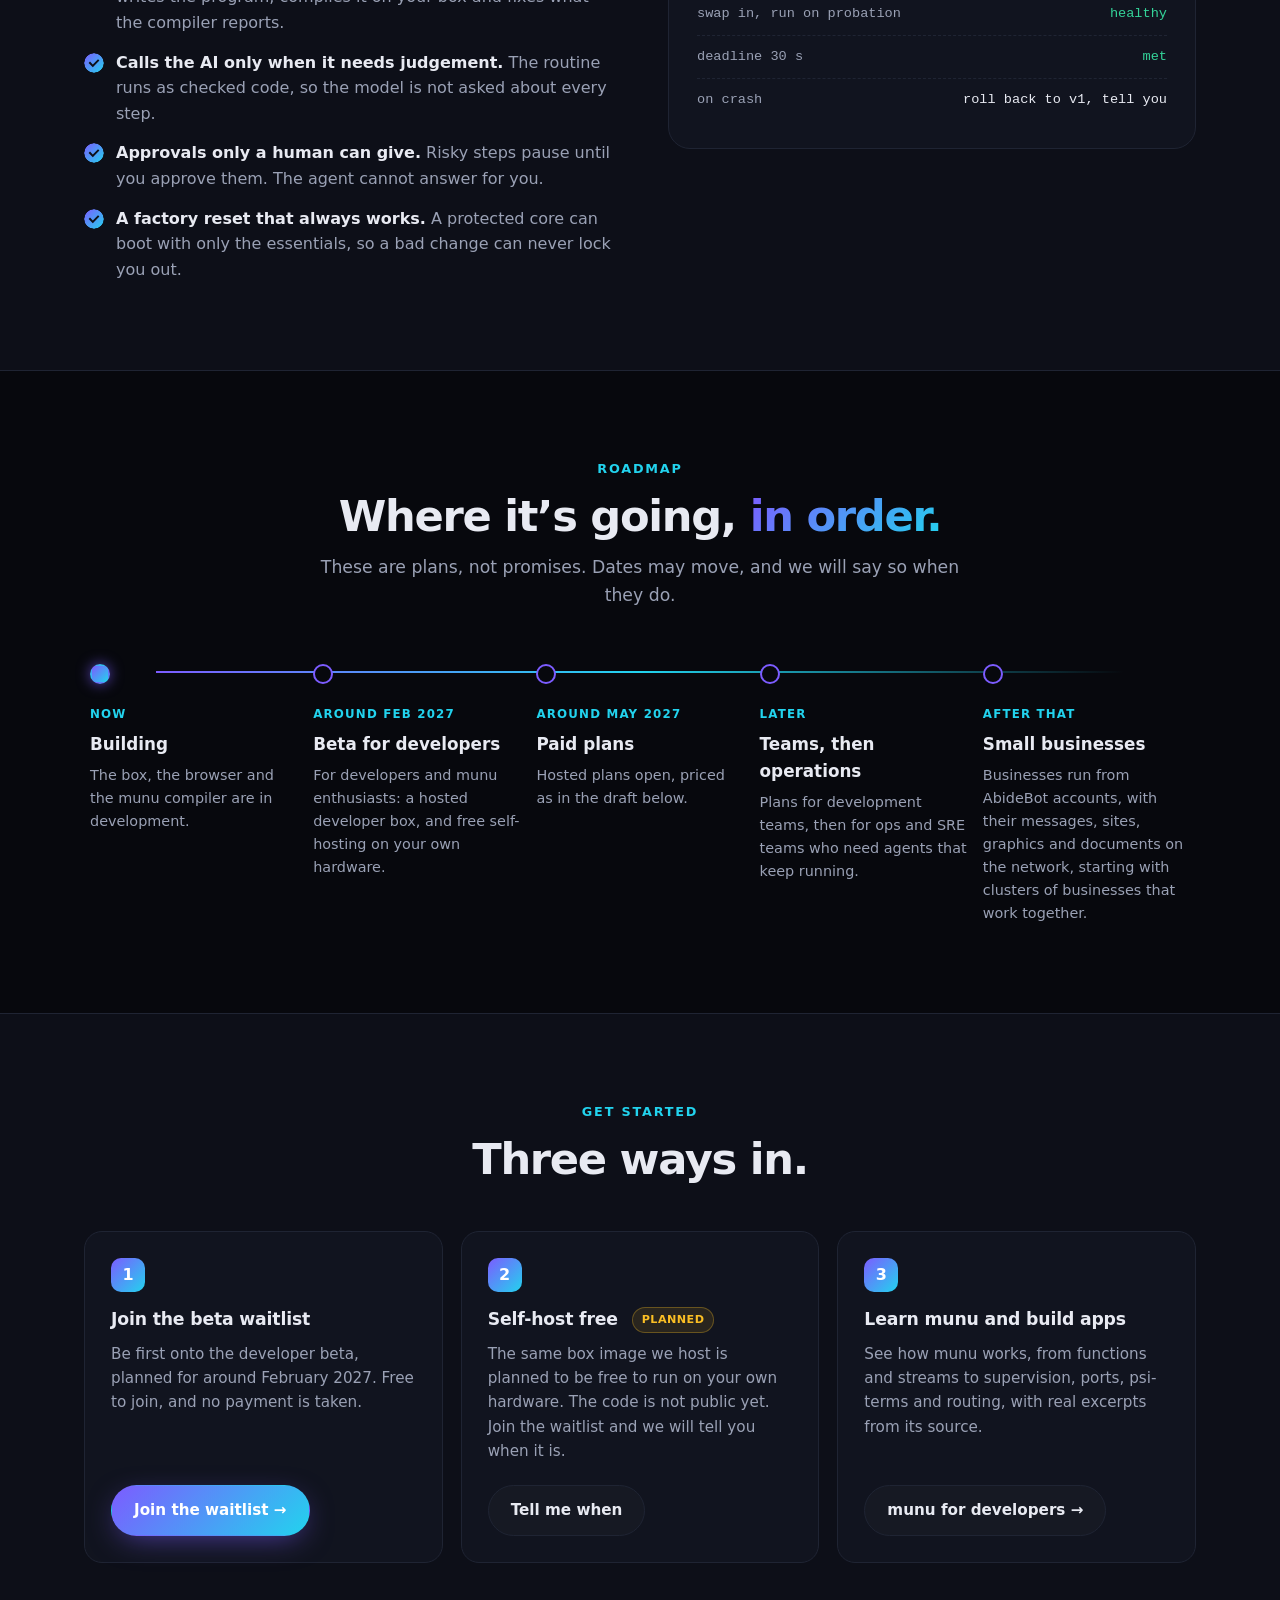
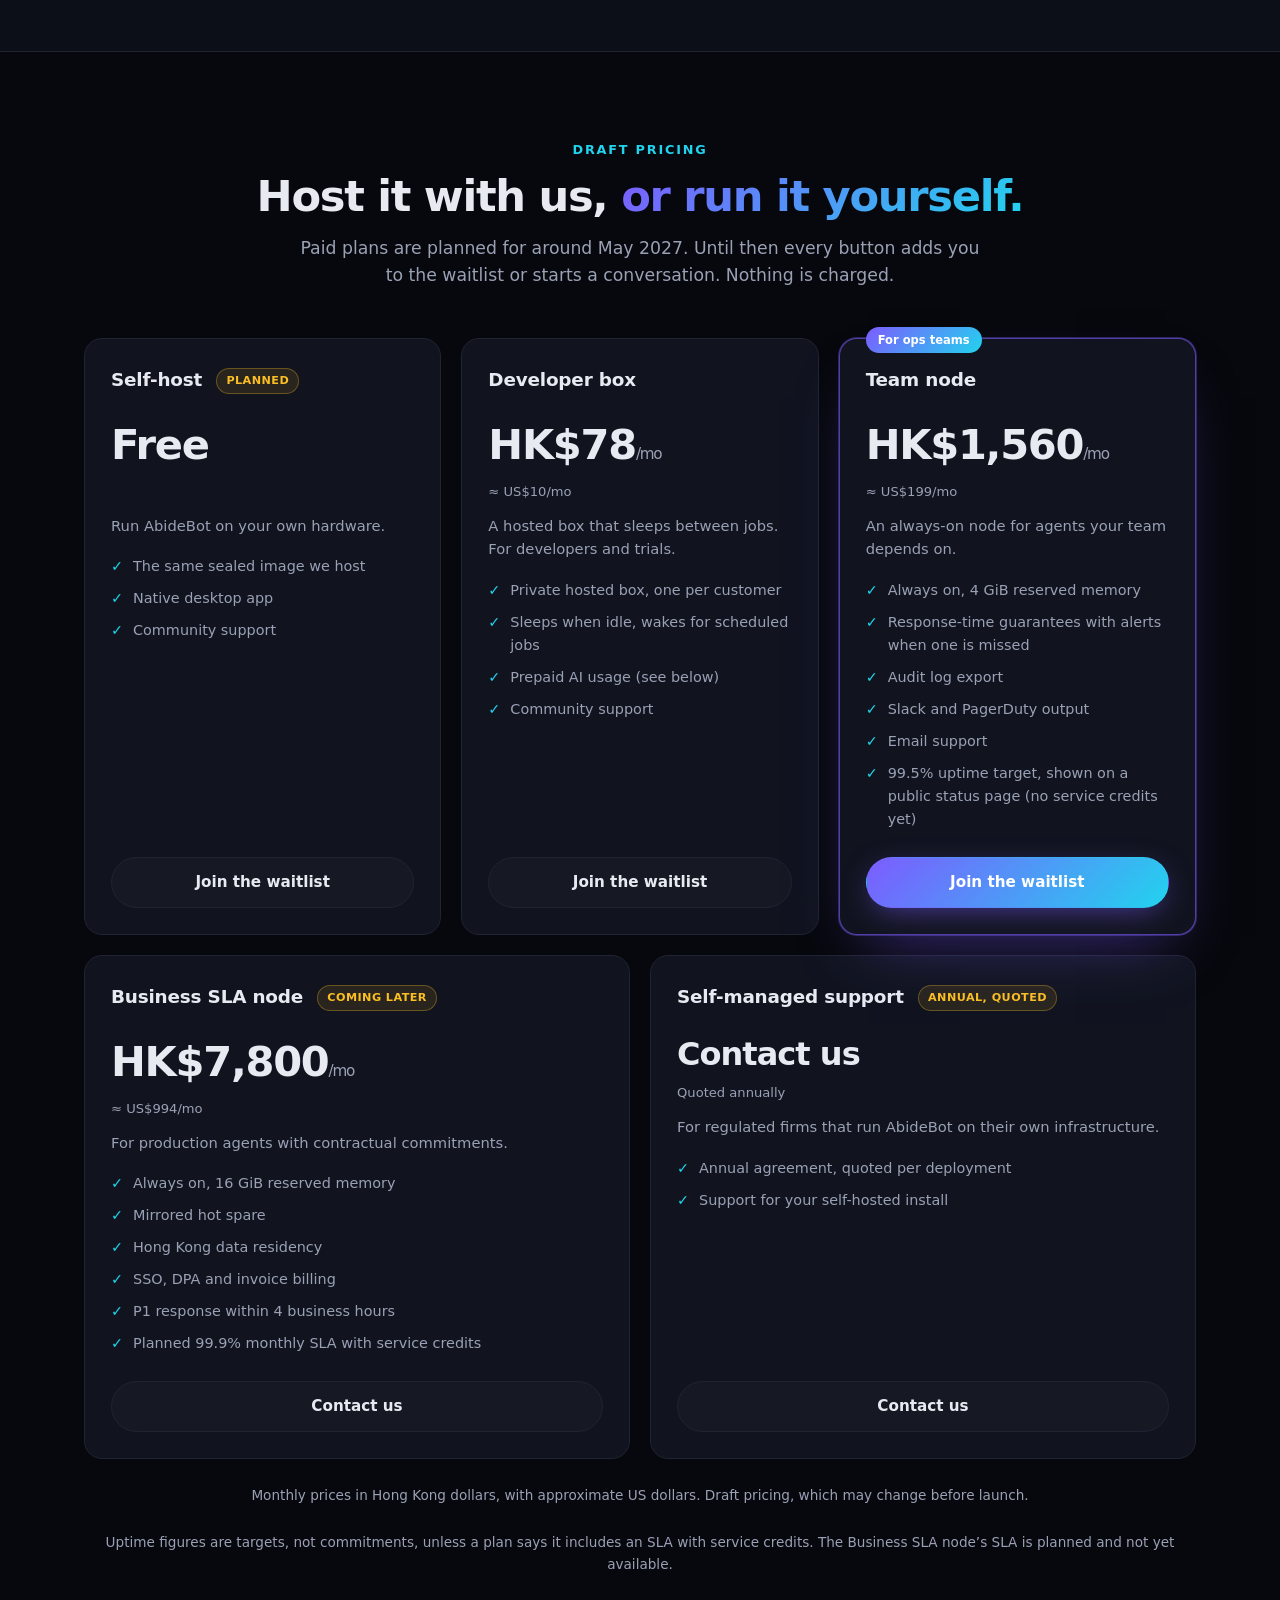
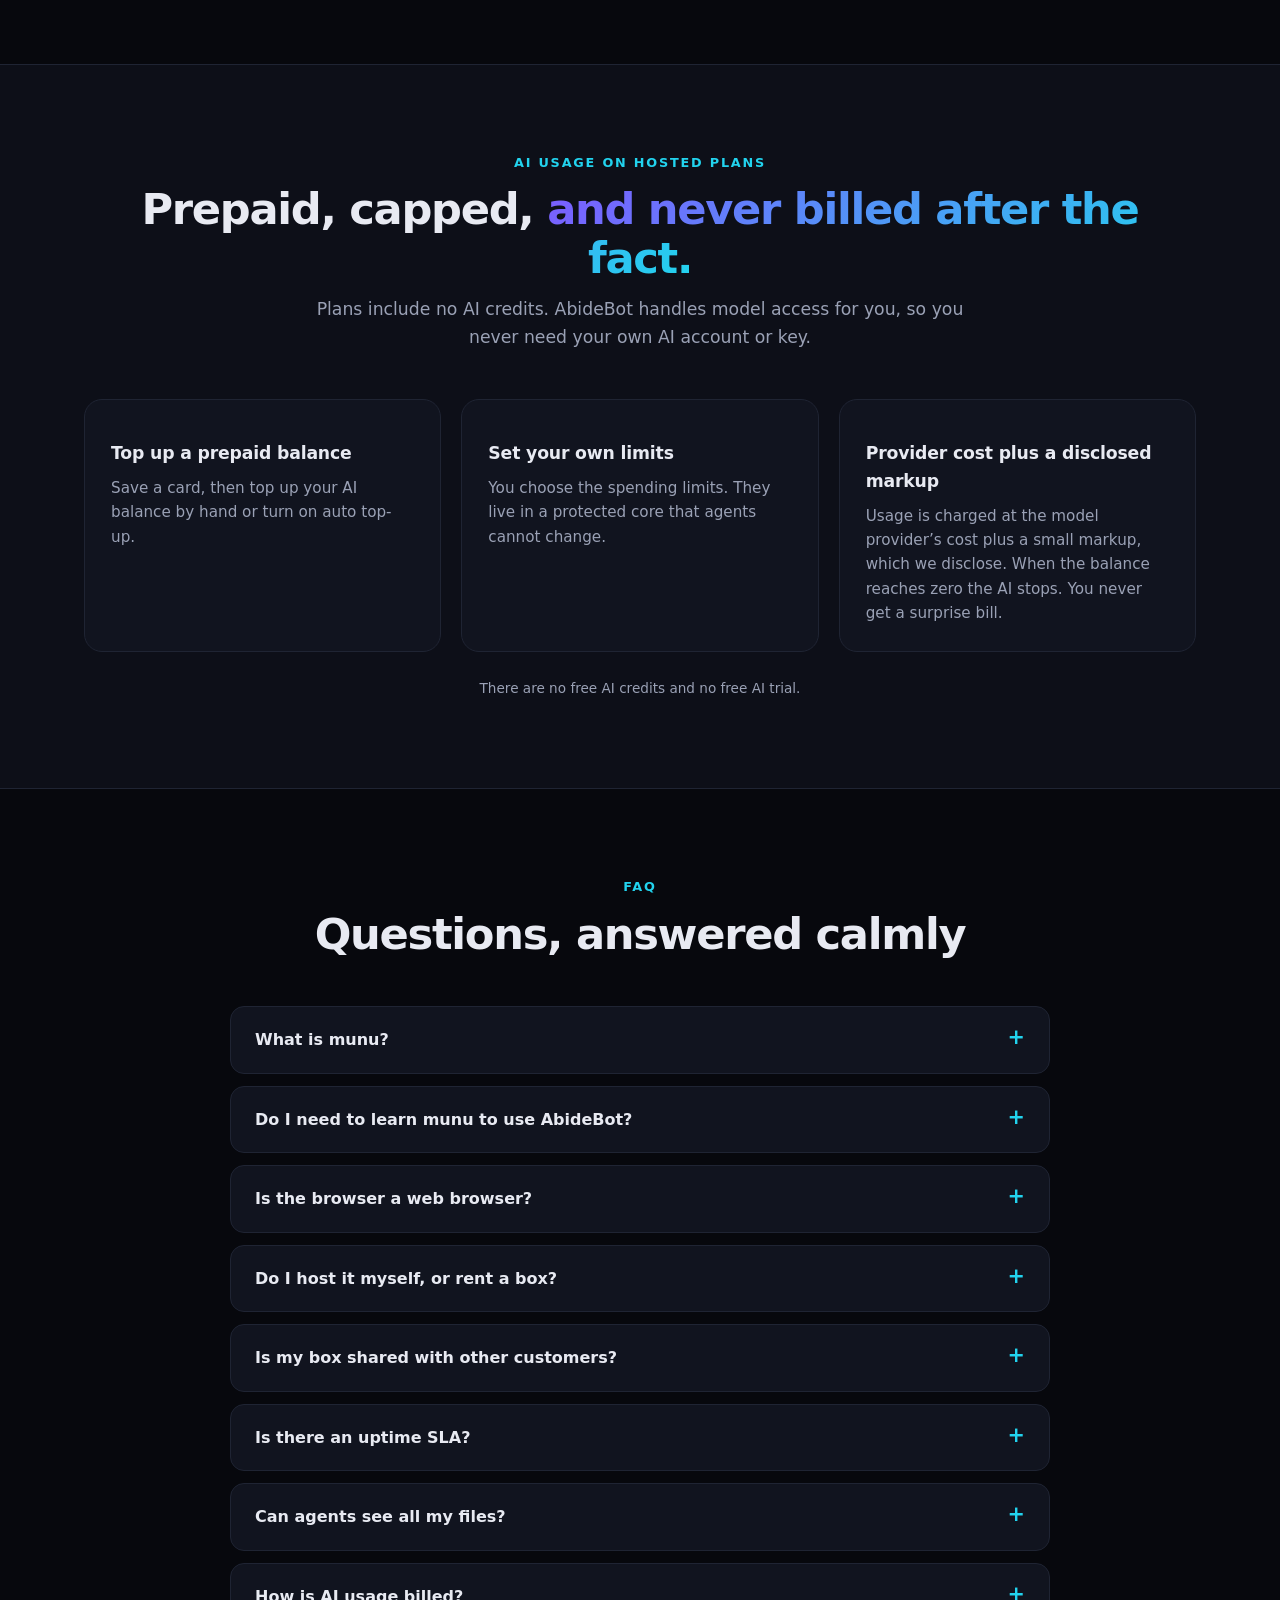
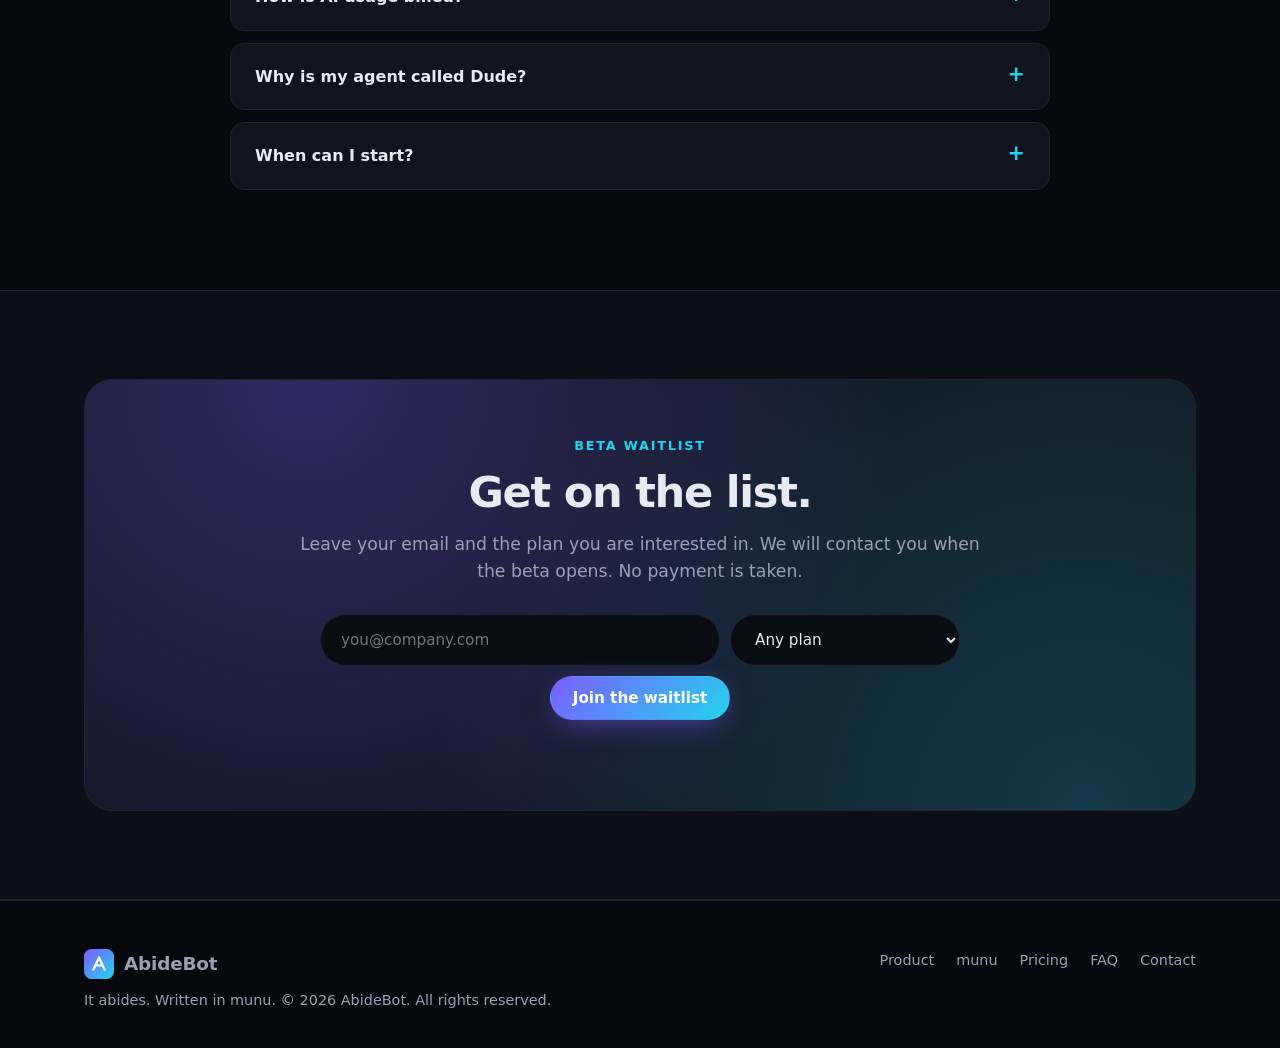
==== commit 444dafa6: "Fix terms: munu is the language, munu-box the harness, munu-bot the browser No events: the hero lead" ====
--- a/index.html
+++ b/index.html
@@ -4,9 +4,9 @@
 <meta charset="utf-8">
 <meta name="viewport" content="width=device-width,initial-scale=1">
 <title>AbideBot: software your AI can actually use</title>
-<meta name="description" content="AbideBot's agent is designed to work inside your apps directly, reading and acting on them as a first-class user, with no screenshots. Built on munu: an always-on box, a browser your agent drives, and a planned network of live, verified dataflow. Developer beta planned for around February 2027.">
+<meta name="description" content="Your agent is designed to read what an app shows and fill in the values the app is waiting for, with no screenshots and no clicking. Apps are written in munu, run on munu-box, an always-on harness, and appear in munu-bot, the browser. Developer beta planned for around February 2027.">
 <meta property="og:title" content="AbideBot: software your AI can actually use">
-<meta property="og:description" content="AbideBot's agent is designed to work inside your apps directly, reading and acting on them as a first-class user, with no screenshots. Built on munu: an always-on box, a browser your agent drives, and a planned network of live, verified dataflow. Developer beta planned for around February 2027.">
+<meta property="og:description" content="Your agent is designed to read what an app shows and fill in the values the app is waiting for, with no screenshots and no clicking. Apps are written in munu, run on munu-box, an always-on harness, and appear in munu-bot, the browser. Developer beta planned for around February 2027.">
 <meta property="og:type" content="website">
 <meta property="og:url" content="https://abidebot.com/">
 <meta name="theme-color" content="#07080d">
@@ -37,7 +37,7 @@
     <div>
       <span class="pill"><span class="dot"></span>Beta for developers planned for around February 2027</span>
       <h1>Software <span class="grad hl2">your AI can actually use.</span></h1>
-      <p class="lead">AbideBot's agent is designed to work inside your apps directly, reading and acting on them as a first-class user. No screenshots, no guesswork. Built on munu: an always-on box, a browser your agent drives, and a planned network of live, verified dataflow.</p>
+      <p class="lead">Your agent is designed to read what an app shows and fill in the values the app is waiting for, just as your own input does. No screenshots, no clicking. Apps are written in munu, run on munu-box, an always-on harness, and appear in munu-bot, the browser.</p>
       <div class="cta-row">
         <a class="btn btn-primary" href="#early-access">Join the beta waitlist &rarr;</a>
         <a class="btn btn-ghost" href="#self-host">Self-host free <span class="tag soon">Planned</span></a>
@@ -57,12 +57,12 @@
         <div class="mock-main">
           <div class="msg you">Dude, confirm tomorrow&rsquo;s bookings and tell me if any clash.</div>
           <div class="msg bot"><span class="status">reading the scene</span><br>Bookings has 4 rows for tomorrow. Rows 2 and 3 share the 10:00 slot.</div>
-          <div class="scene-ev"><div><span class="ev-k">read</span> Bookings &rsaquo; Table &rsaquo; Row 3</div><div><span class="ev-k">event</span> press &ldquo;Confirm&rdquo; on rows 1 and 4</div><div><span class="ev-k">wait</span> rows 2 and 3 for you</div></div>
+          <div class="scene-ev"><div><span class="ev-k">read</span> Bookings &rsaquo; Table &rsaquo; Row 3</div><div><span class="ev-k">bind</span> confirm = rows 1 and 4</div><div><span class="ev-k">wait</span> keep_10am: unbound, for you</div></div>
           <div class="approve"><b>Waiting for you: which booking keeps 10:00?</b><div class="row"><span class="y">Row 2</span><span>Row 3</span><span>Ask both</span></div></div>
         </div>
       </div>
     </div>
-    <figcaption class="mock-cap">Illustration of the planned browser: the agent reads the app&rsquo;s scene and sends events. No screenshots.</figcaption>
+    <figcaption class="mock-cap">Illustration of the planned browser: the agent reads the app&rsquo;s scene and binds the variables the app is waiting on. No screenshots, no clicking.</figcaption>
     </figure>
   </div>
 </section>
@@ -72,21 +72,21 @@
     <div class="head center">
       <div class="eyebrow">The three parts</div>
       <h2>A box, a browser and a network, <span class="grad">all written in munu.</span></h2>
-      <p class="sub">munu is the programming language and runtime underneath AbideBot. Your agent writes it, the box runs it, and the browser and network are designed to speak nothing else.</p>
+      <p class="sub">munu is the programming language AbideBot is written in. Your agent writes munu programs, munu-box runs them and munu-bot shows them. The network is planned to carry munu data too.</p>
     </div>
     <div class="grid g3 parts">
       <div class="card part">
         <div class="ico"><svg viewBox="0 0 24 24"><rect x="3" y="4" width="18" height="12" rx="2"/><path d="M8 20h8M12 16v4"/></svg></div>
         <h3>The box <span class="tag soon">In development</span></h3>
         <p class="part-sub">munu-box: a computer that does not sleep.</p>
-        <p>An always-on virtual machine where munu is the first and only program the system starts. One per customer, never shared. Rent one hosted by us, or run it on your own hardware.</p>
+        <p>The always-on, headless harness that runs your munu programs and your agent. A virtual machine with no usual operating system underneath, one per customer, never shared. Rent one hosted by us, or run it on your own hardware.</p>
         <ul class="mini"><li>Your agent, its memory and its jobs live here</li><li>Changes go live only after they compile and pass their checks</li><li>A protected core that boots with only the essentials</li></ul>
       </div>
       <div class="card part">
         <div class="ico"><svg viewBox="0 0 24 24"><rect x="3" y="4" width="18" height="16" rx="2"/><path d="M3 9h18M7 13h4M7 16h7"/></svg></div>
         <h3>The browser <span class="tag soon">In development</span></h3>
         <p class="part-sub">munu-bot: apps as scenes, not pages.</p>
-        <p>The browser draws munu apps from a scene graph instead of rendering web pages. Because a scene is plain data, your agent is designed to use apps directly, as a first-class user: it reads the scene and sends events, where other agents take screenshots and guess.</p>
+        <p>The browser draws munu apps from scenes instead of rendering web pages. A scene is plain data, so your agent is designed to use apps directly, as a first-class user: it reads the scene and binds the variables the app is waiting on, where other agents take screenshots and guess.</p>
         <ul class="mini"><li>It does not render ordinary HTML websites</li><li>You and your agent see the same app</li><li>Risky steps wait for your approval</li></ul>
       </div>
       <div class="card part">
@@ -108,7 +108,7 @@
       <p class="sub">Most AI agents are bolted onto software made for people. AbideBot is designed the other way round.</p>
     </div>
     <div class="grid g2">
-      <div class="card"><div class="ico"><svg viewBox="0 0 24 24"><path d="M4 4l7 16 2-7 7-2z"/></svg></div><h3>It uses apps directly <span class="tag soon">Designed for</span></h3><p>An app in the browser is a scene: a tree of values the agent can read. It is designed to read exactly what is on screen and press the right control by name, with no screenshots, no pixel guessing and no scraping. That is also designed to need far fewer AI calls than reading images, though we will publish benchmarks before we claim savings.</p></div>
+      <div class="card"><div class="ico"><svg viewBox="0 0 24 24"><path d="M4 4l7 16 2-7 7-2z"/></svg></div><h3>It uses apps directly <span class="tag soon">Designed for</span></h3><p>An app in the browser is a scene: a tree of values the agent can read. It is designed to read exactly what is on screen and fill in the value a control is waiting for, by name, with no screenshots, no pixel guessing and no scraping. That is also designed to need far fewer AI calls than reading images, though we will publish benchmarks before we claim savings.</p></div>
       <div class="card"><div class="ico"><svg viewBox="0 0 24 24"><circle cx="12" cy="12" r="9"/><path d="M12 7v5l3 2"/></svg></div><h3>It stays on <span class="tag soon">Designed for</span></h3><p>The box is designed to run all the time, so routines, watches and replies keep going when your laptop is shut. When a part fails, the box restarts it by the rule written in its code, and a bad change rolls back to the last good one.</p></div>
       <div class="card"><div class="ico"><svg viewBox="0 0 24 24"><path d="M9 12l2 2 4-4"/><path d="M12 3l8 3v6c0 5-3.5 8-8 9-4.5-1-8-4-8-9V6z"/></svg></div><h3>Its code is checked before it runs</h3><p>Dude writes small munu programs for your tasks. The compiler rejects a missing case, a recovery rule for a failure that can never happen, or two parts that disagree about a value&rsquo;s type, and the error goes back to the agent to fix. <a class="inl" href="munu.html#language">See the real code &rarr;</a></p></div>
       <div class="card"><div class="ico"><svg viewBox="0 0 24 24"><path d="M4 6h16M4 12h10M4 18h7"/><circle cx="18" cy="16" r="3"/></svg></div><h3>Rules and deadlines live in the code</h3><p>How each part recovers, how fast it must answer and where order may vary are written in the program itself, as formulas the compiler turns into checks. The box is designed to measure every run against its deadline and report a miss, not hide it.</p></div>
@@ -207,7 +207,7 @@
   <div class="wrap">
     <div class="head center"><div class="eyebrow">FAQ</div><h2>Questions, answered calmly</h2></div>
     <div class="faq">
-      <details><summary>What is munu?</summary><p>munu is the programming language and runtime AbideBot is built on. Programs are made of finite functions (<code>mu</code>) and ongoing streams (<code>nu</code>), grouped into contracts that state their own recovery rules and deadlines. The box runs munu, the browser draws munu apps, and the network is designed to carry munu data. <a class="inl" href="munu.html">More for developers &rarr;</a></p></details>
+      <details><summary>What is munu?</summary><p>munu is the programming language AbideBot is written in. Programs are made of finite functions (<code>mu</code>) and ongoing streams (<code>nu</code>), grouped into contracts that state their own recovery rules and deadlines. munu-box runs munu programs, munu-bot draws munu apps, and the network is designed to carry munu data. <a class="inl" href="munu.html">More for developers &rarr;</a></p></details>
       <details><summary>Do I need to learn munu to use AbideBot?</summary><p>No. You ask Dude in plain words and it writes the munu. Learning munu is for people who want to build their own apps for the network.</p></details>
       <details><summary>Is the browser a web browser?</summary><p>No. It does not render ordinary HTML websites. It is designed for munu apps and sites, drawn from a scene graph your agent can read and act on directly.</p></details>
       <details><summary>Do I host it myself, or rent a box?</summary><p>Either. You are planned to be able to run the box free on your own hardware, or rent one hosted by us on a monthly plan. Both run the same box image. Firms that host it themselves can add paid support. Self-hosting is planned, and the code is not public yet. Join the waitlist and we will tell you when it is.</p></details>
@@ -240,7 +240,7 @@
 
 <footer>
   <div class="wrap">
-    <div><a class="brand" href="index.html"><img src="assets/favicon.svg" alt="">AbideBot</a><p style="margin-top:10px">It abides. Built on munu. &copy; <span id="yr">2026</span> AbideBot. All rights reserved.</p></div>
+    <div><a class="brand" href="index.html"><img src="assets/favicon.svg" alt="">AbideBot</a><p style="margin-top:10px">It abides. Written in munu. &copy; <span id="yr">2026</span> AbideBot. All rights reserved.</p></div>
     <nav><a href="#parts">Product</a><a href="munu.html">munu</a><a href="#pricing">Pricing</a><a href="#faq">FAQ</a><a href="mailto:hello@abidebot.com">Contact</a></nav>
   </div>
 </footer>
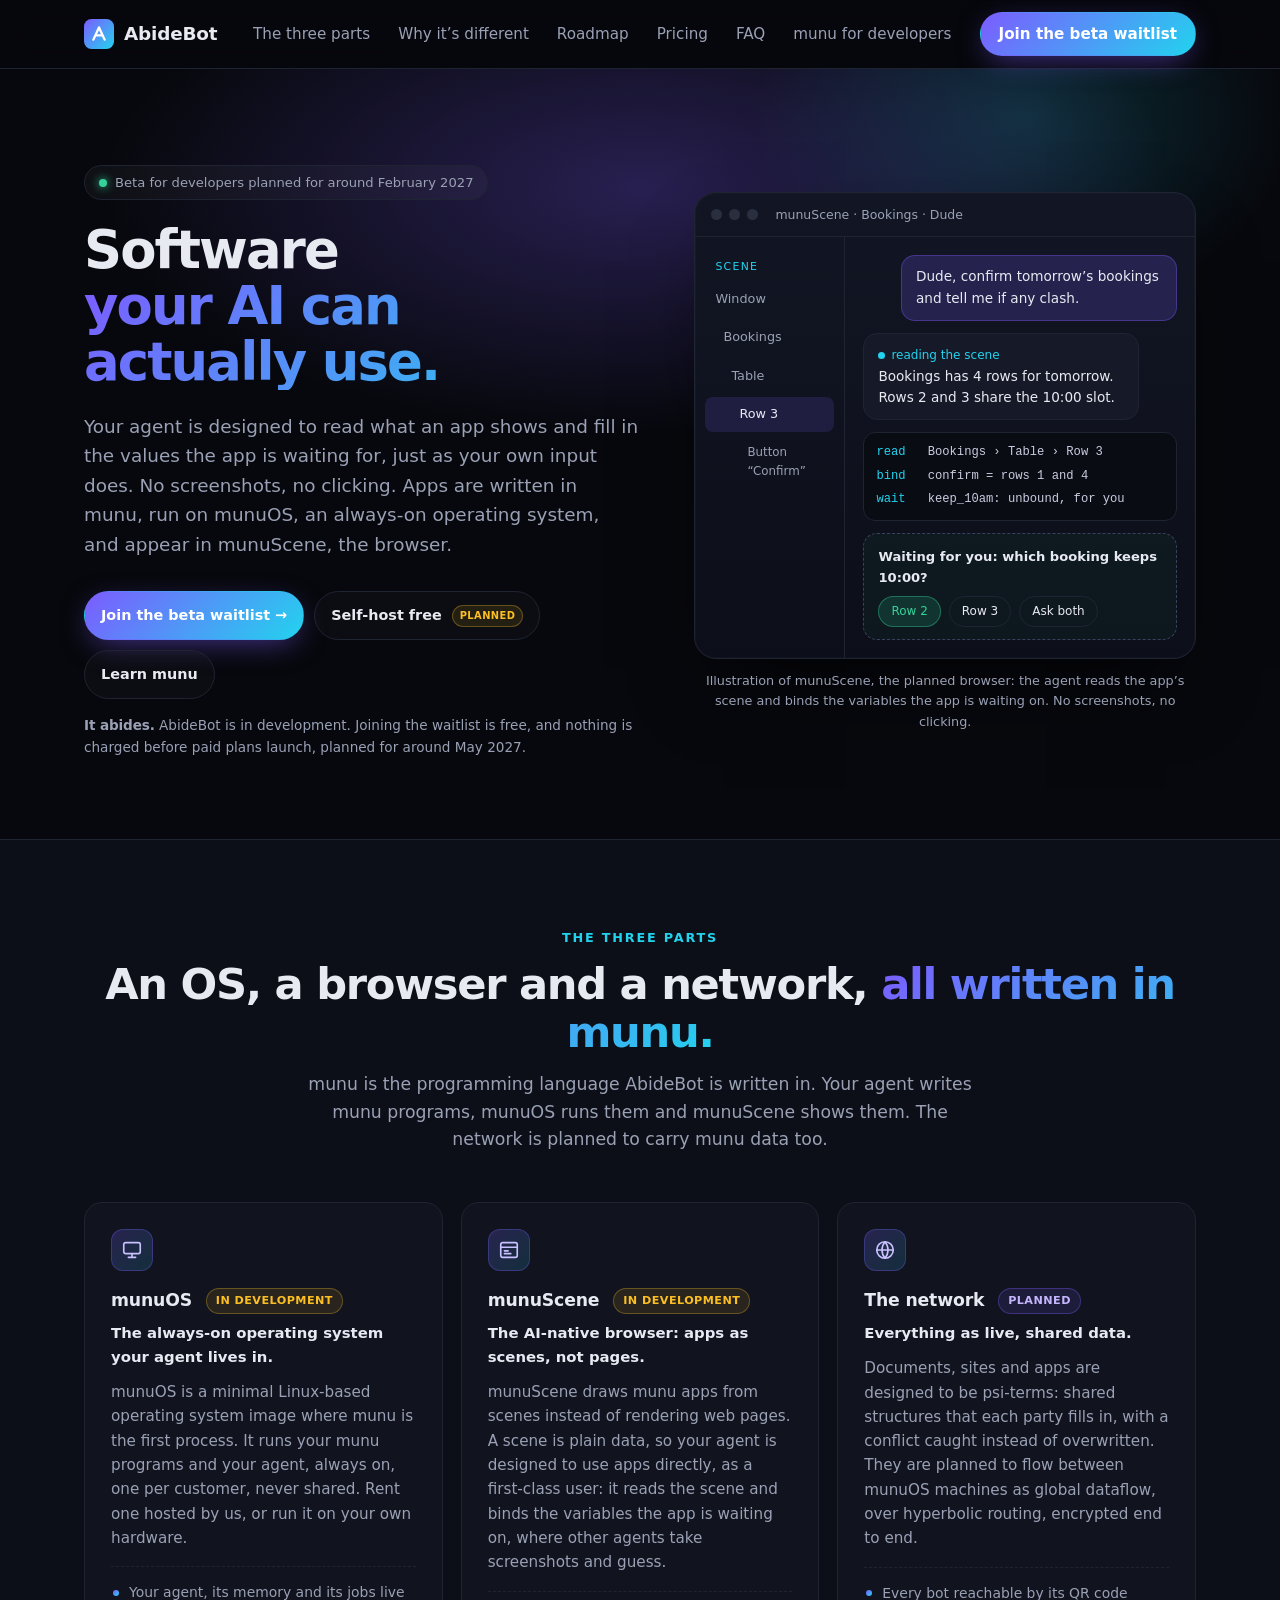
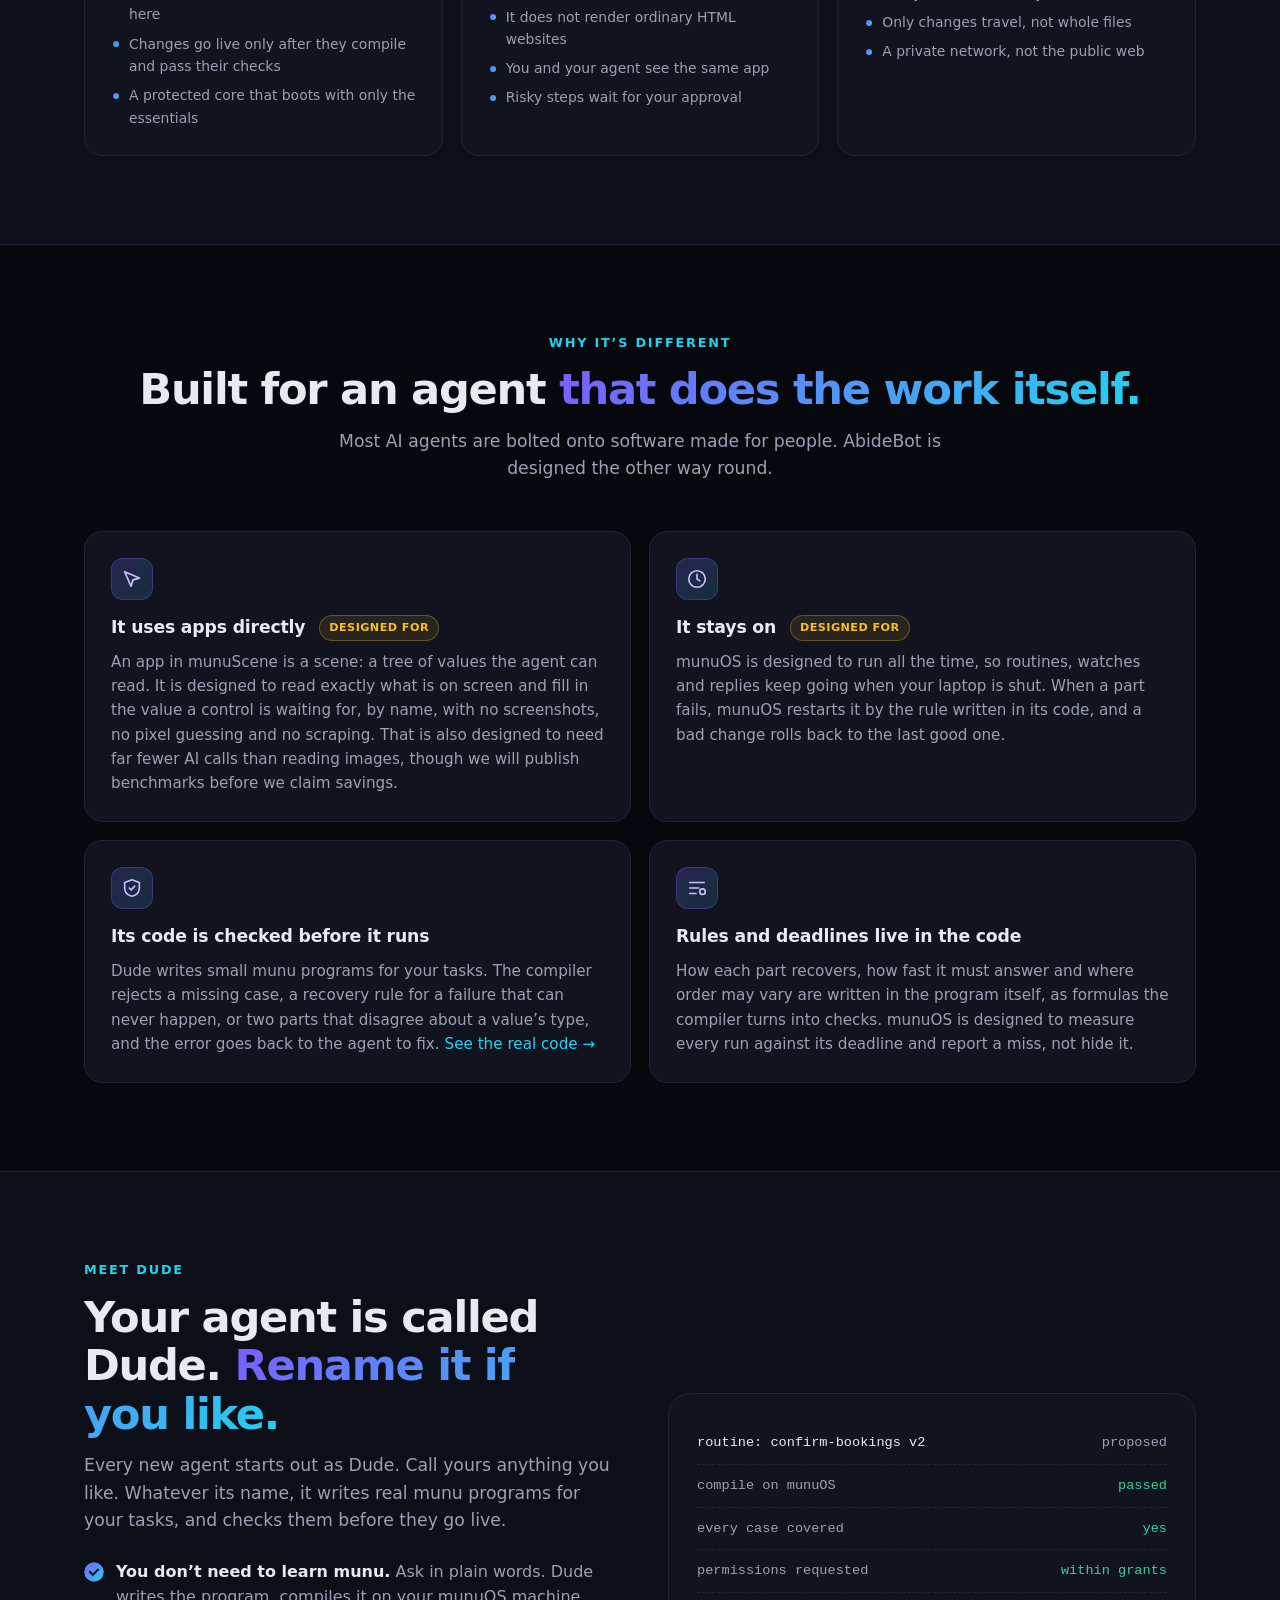
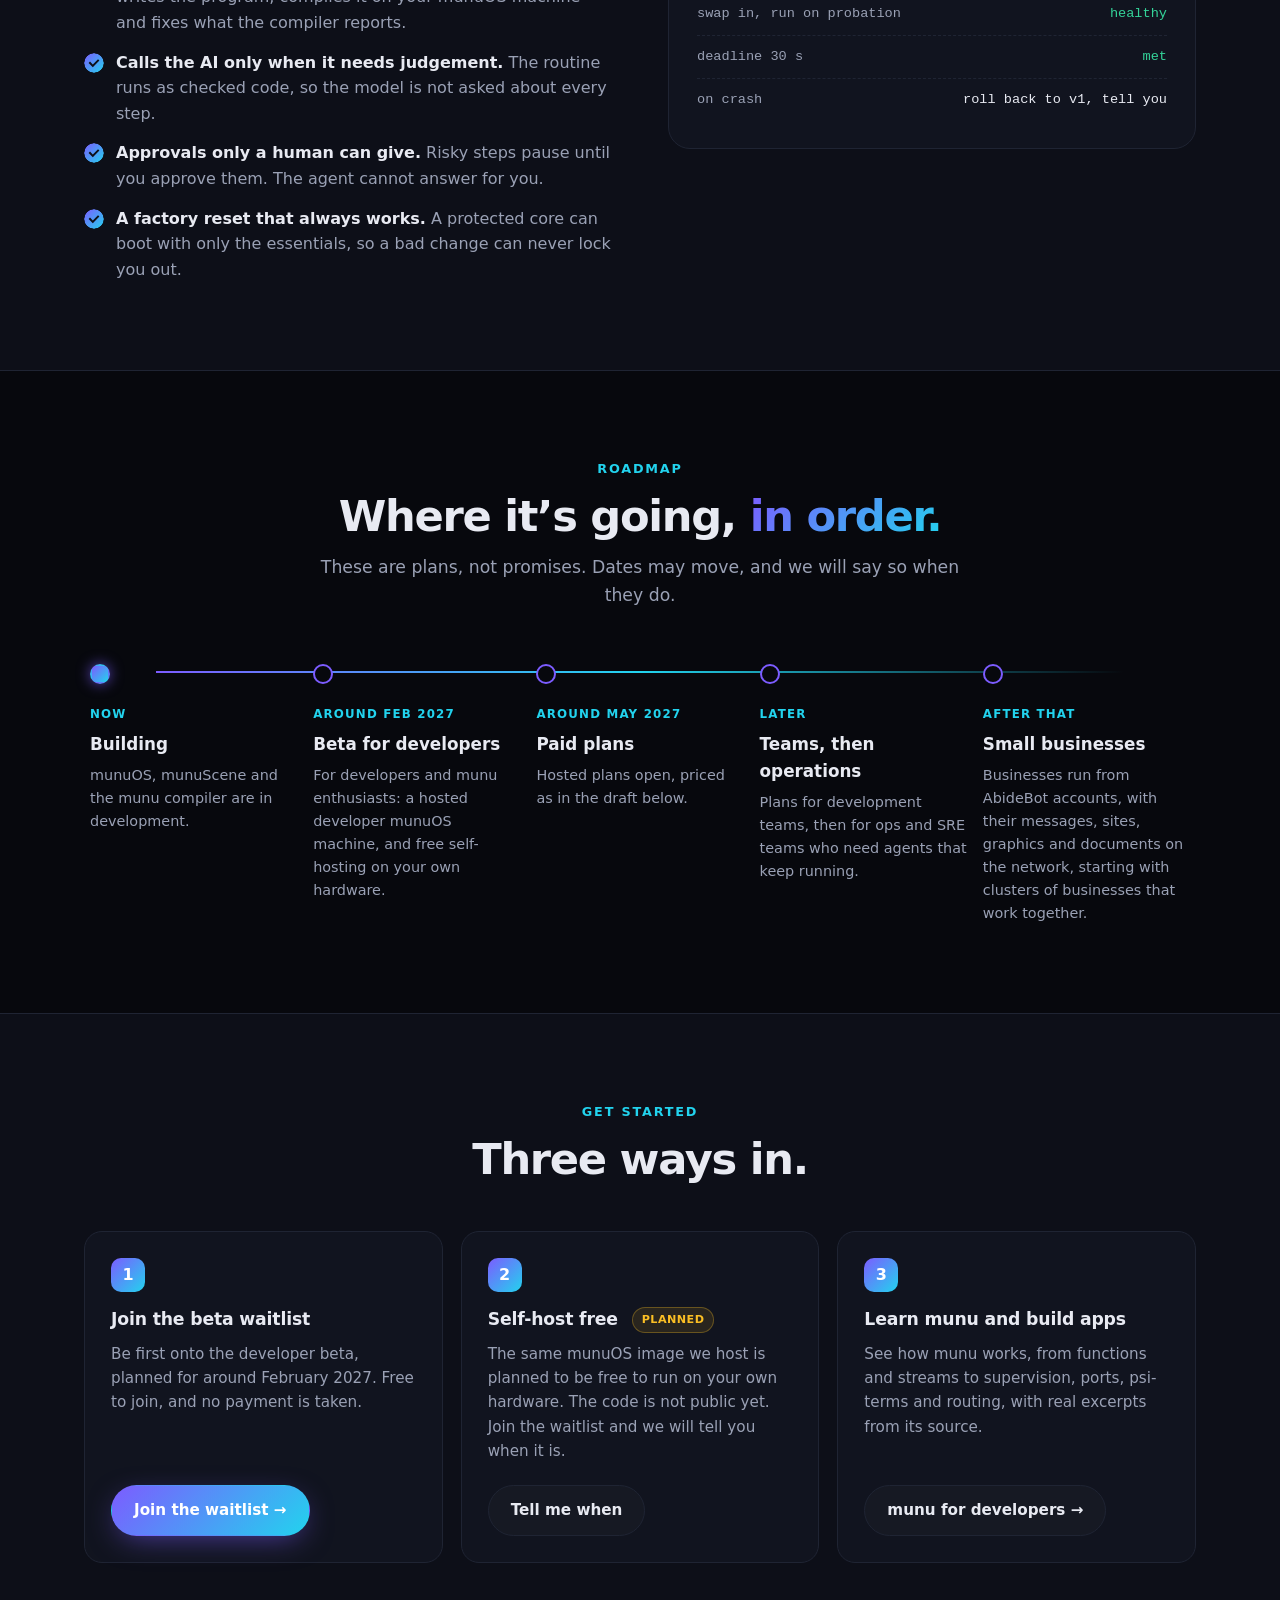
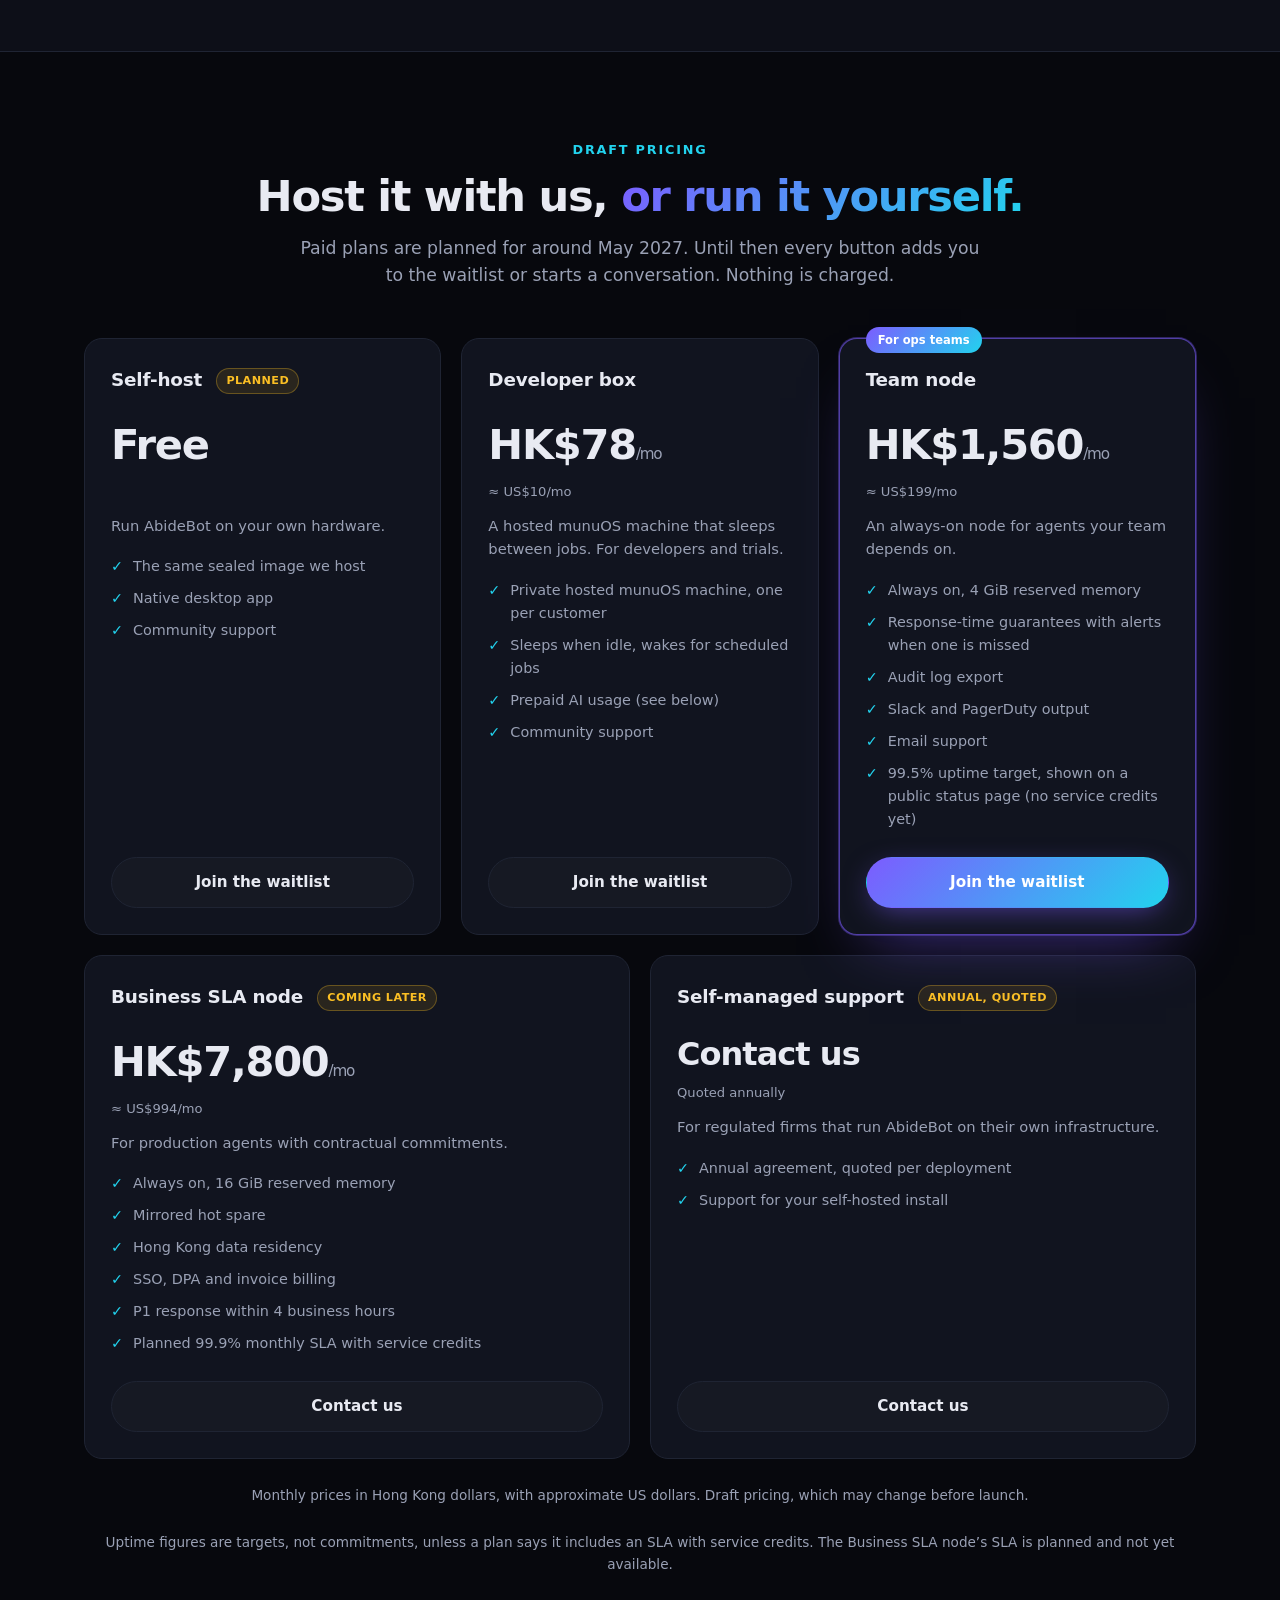
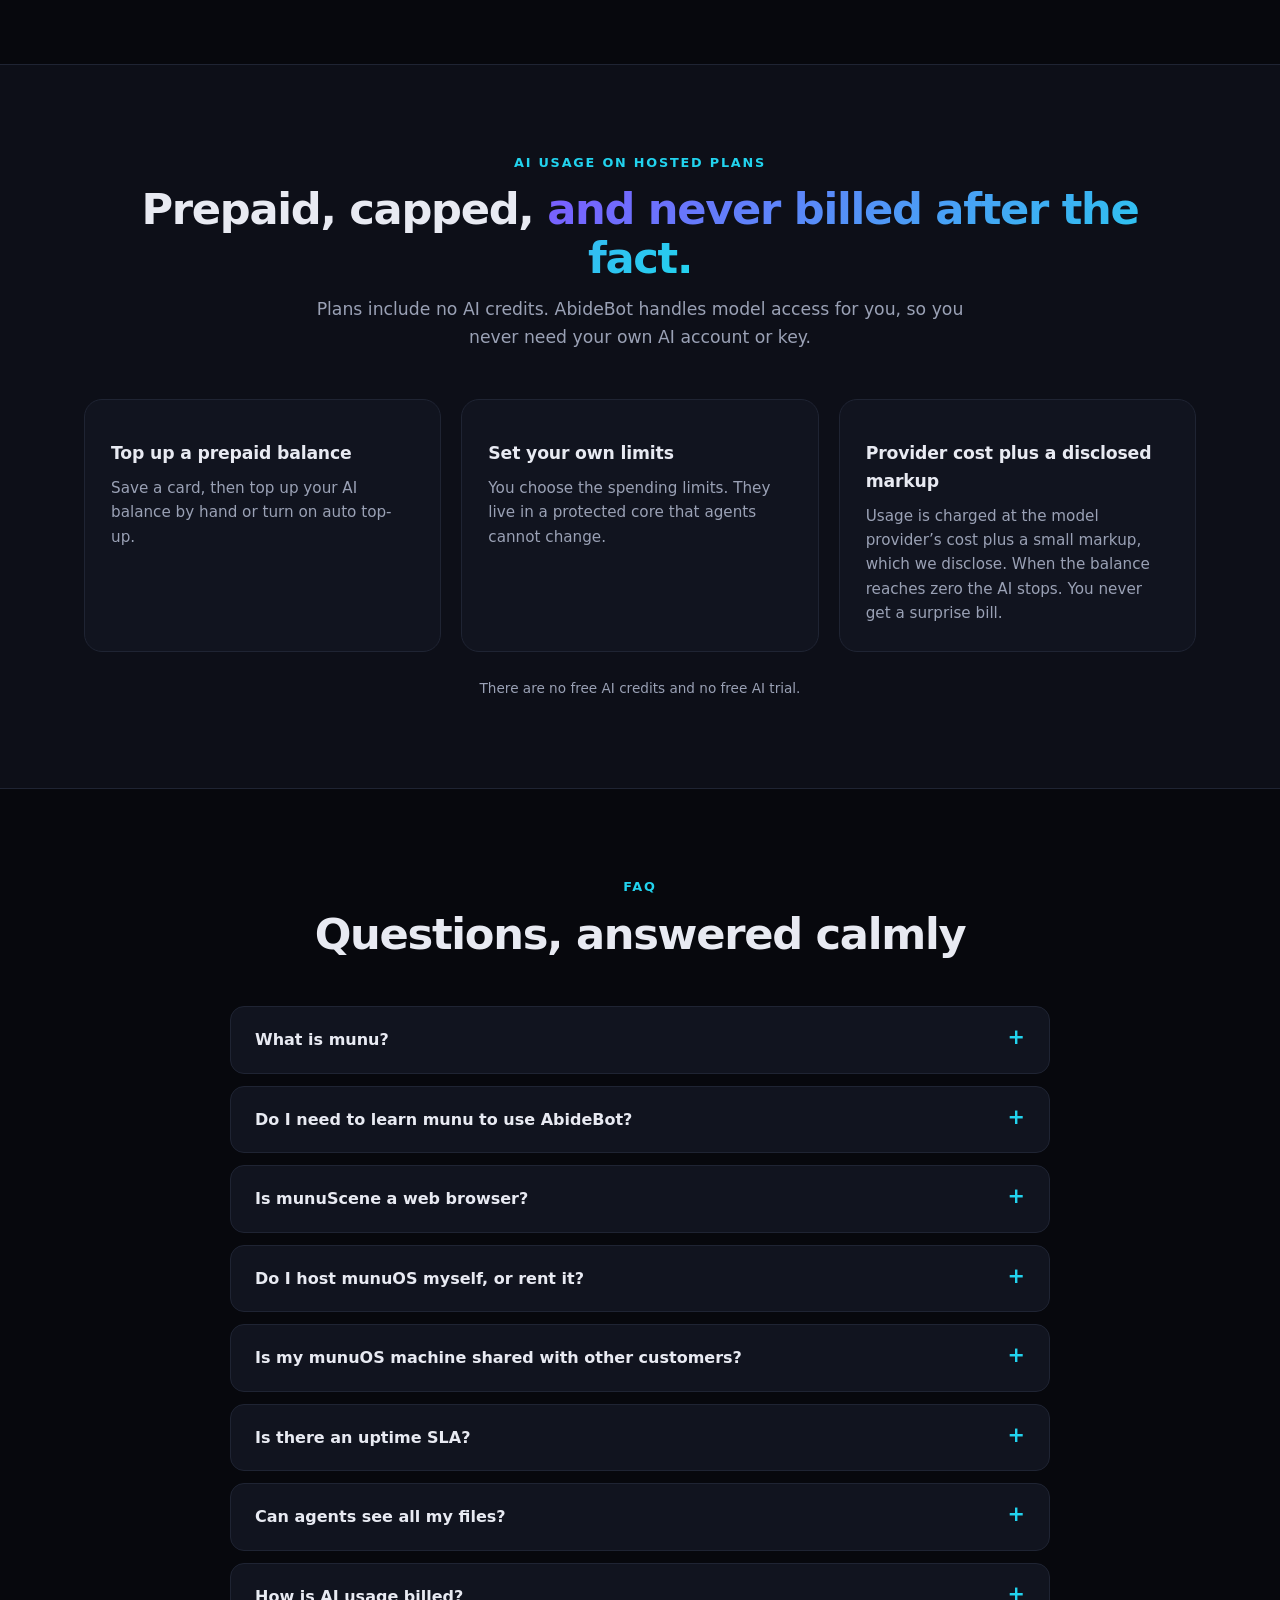
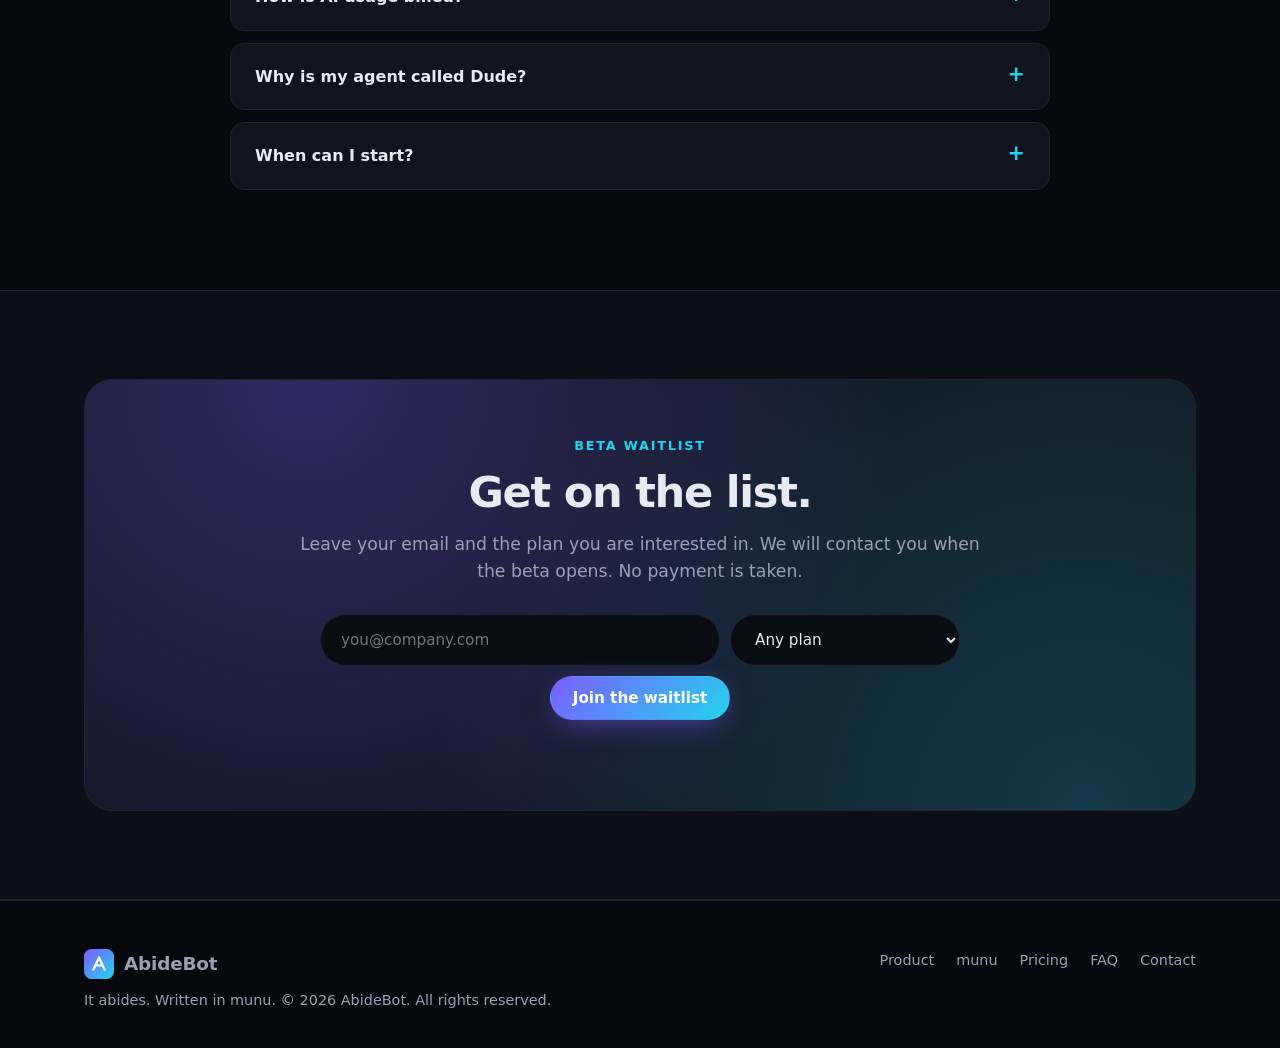
==== commit 423b55cf: "Rename products: munuOS (the always-on OS) and munuScene (the AI-native browser); supervision excerp" ====
--- a/index.html
+++ b/index.html
@@ -4,9 +4,9 @@
 <meta charset="utf-8">
 <meta name="viewport" content="width=device-width,initial-scale=1">
 <title>AbideBot: software your AI can actually use</title>
-<meta name="description" content="Your agent is designed to read what an app shows and fill in the values the app is waiting for, with no screenshots and no clicking. Apps are written in munu, run on munu-box, an always-on harness, and appear in munu-bot, the browser. Developer beta planned for around February 2027.">
+<meta name="description" content="Your agent is designed to read what an app shows and fill in the values the app is waiting for, with no screenshots and no clicking. Apps are written in munu, run on munuOS, an always-on operating system, and appear in munuScene, the browser. Developer beta planned for around February 2027.">
 <meta property="og:title" content="AbideBot: software your AI can actually use">
-<meta property="og:description" content="Your agent is designed to read what an app shows and fill in the values the app is waiting for, with no screenshots and no clicking. Apps are written in munu, run on munu-box, an always-on harness, and appear in munu-bot, the browser. Developer beta planned for around February 2027.">
+<meta property="og:description" content="Your agent is designed to read what an app shows and fill in the values the app is waiting for, with no screenshots and no clicking. Apps are written in munu, run on munuOS, an always-on operating system, and appear in munuScene, the browser. Developer beta planned for around February 2027.">
 <meta property="og:type" content="website">
 <meta property="og:url" content="https://abidebot.com/">
 <meta name="theme-color" content="#07080d">
@@ -37,7 +37,7 @@
     <div>
       <span class="pill"><span class="dot"></span>Beta for developers planned for around February 2027</span>
       <h1>Software <span class="grad hl2">your AI can actually use.</span></h1>
-      <p class="lead">Your agent is designed to read what an app shows and fill in the values the app is waiting for, just as your own input does. No screenshots, no clicking. Apps are written in munu, run on munu-box, an always-on harness, and appear in munu-bot, the browser.</p>
+      <p class="lead">Your agent is designed to read what an app shows and fill in the values the app is waiting for, just as your own input does. No screenshots, no clicking. Apps are written in munu, run on munuOS, an always-on operating system, and appear in munuScene, the browser.</p>
       <div class="cta-row">
         <a class="btn btn-primary" href="#early-access">Join the beta waitlist &rarr;</a>
         <a class="btn btn-ghost" href="#self-host">Self-host free <span class="tag soon">Planned</span></a>
@@ -48,7 +48,7 @@
 
     <figure class="mock-fig">
     <div class="mock" aria-hidden="true">
-      <div class="mock-bar"><i></i><i></i><i></i><span>AbideBot browser &middot; Bookings &middot; Dude</span></div>
+      <div class="mock-bar"><i></i><i></i><i></i><span>munuScene &middot; Bookings &middot; Dude</span></div>
       <div class="mock-body">
         <div class="mock-side">
           <div class="side-h">Scene</div>
@@ -62,7 +62,7 @@
         </div>
       </div>
     </div>
-    <figcaption class="mock-cap">Illustration of the planned browser: the agent reads the app&rsquo;s scene and binds the variables the app is waiting on. No screenshots, no clicking.</figcaption>
+    <figcaption class="mock-cap">Illustration of munuScene, the planned browser: the agent reads the app&rsquo;s scene and binds the variables the app is waiting on. No screenshots, no clicking.</figcaption>
     </figure>
   </div>
 </section>
@@ -71,29 +71,29 @@
   <div class="wrap">
     <div class="head center">
       <div class="eyebrow">The three parts</div>
-      <h2>A box, a browser and a network, <span class="grad">all written in munu.</span></h2>
-      <p class="sub">munu is the programming language AbideBot is written in. Your agent writes munu programs, munu-box runs them and munu-bot shows them. The network is planned to carry munu data too.</p>
+      <h2>An OS, a browser and a network, <span class="grad">all written in munu.</span></h2>
+      <p class="sub">munu is the programming language AbideBot is written in. Your agent writes munu programs, munuOS runs them and munuScene shows them. The network is planned to carry munu data too.</p>
     </div>
     <div class="grid g3 parts">
       <div class="card part">
         <div class="ico"><svg viewBox="0 0 24 24"><rect x="3" y="4" width="18" height="12" rx="2"/><path d="M8 20h8M12 16v4"/></svg></div>
-        <h3>The box <span class="tag soon">In development</span></h3>
-        <p class="part-sub">munu-box: a computer that does not sleep.</p>
-        <p>The always-on, headless harness that runs your munu programs and your agent. A virtual machine with no usual operating system underneath, one per customer, never shared. Rent one hosted by us, or run it on your own hardware.</p>
+        <h3>munuOS <span class="tag soon">In development</span></h3>
+        <p class="part-sub">The always-on operating system your agent lives in.</p>
+        <p>munuOS is a minimal Linux-based operating system image where munu is the first process. It runs your munu programs and your agent, always on, one per customer, never shared. Rent one hosted by us, or run it on your own hardware.</p>
         <ul class="mini"><li>Your agent, its memory and its jobs live here</li><li>Changes go live only after they compile and pass their checks</li><li>A protected core that boots with only the essentials</li></ul>
       </div>
       <div class="card part">
         <div class="ico"><svg viewBox="0 0 24 24"><rect x="3" y="4" width="18" height="16" rx="2"/><path d="M3 9h18M7 13h4M7 16h7"/></svg></div>
-        <h3>The browser <span class="tag soon">In development</span></h3>
-        <p class="part-sub">munu-bot: apps as scenes, not pages.</p>
-        <p>The browser draws munu apps from scenes instead of rendering web pages. A scene is plain data, so your agent is designed to use apps directly, as a first-class user: it reads the scene and binds the variables the app is waiting on, where other agents take screenshots and guess.</p>
+        <h3>munuScene <span class="tag soon">In development</span></h3>
+        <p class="part-sub">The AI-native browser: apps as scenes, not pages.</p>
+        <p>munuScene draws munu apps from scenes instead of rendering web pages. A scene is plain data, so your agent is designed to use apps directly, as a first-class user: it reads the scene and binds the variables the app is waiting on, where other agents take screenshots and guess.</p>
         <ul class="mini"><li>It does not render ordinary HTML websites</li><li>You and your agent see the same app</li><li>Risky steps wait for your approval</li></ul>
       </div>
       <div class="card part">
         <div class="ico"><svg viewBox="0 0 24 24"><circle cx="12" cy="12" r="9"/><path d="M12 3a14 14 0 010 18M12 3a14 14 0 000 18M3 12h18"/></svg></div>
         <h3>The network <span class="tag plan">Planned</span></h3>
         <p class="part-sub">Everything as live, shared data.</p>
-        <p>Documents, sites and apps are designed to be psi-terms: shared structures that each party fills in, with a conflict caught instead of overwritten. They are planned to flow between boxes as global dataflow, over hyperbolic routing, encrypted end to end.</p>
+        <p>Documents, sites and apps are designed to be psi-terms: shared structures that each party fills in, with a conflict caught instead of overwritten. They are planned to flow between munuOS machines as global dataflow, over hyperbolic routing, encrypted end to end.</p>
         <ul class="mini"><li>Every bot reachable by its QR code</li><li>Only changes travel, not whole files</li><li>A private network, not the public web</li></ul>
       </div>
     </div>
@@ -108,10 +108,10 @@
       <p class="sub">Most AI agents are bolted onto software made for people. AbideBot is designed the other way round.</p>
     </div>
     <div class="grid g2">
-      <div class="card"><div class="ico"><svg viewBox="0 0 24 24"><path d="M4 4l7 16 2-7 7-2z"/></svg></div><h3>It uses apps directly <span class="tag soon">Designed for</span></h3><p>An app in the browser is a scene: a tree of values the agent can read. It is designed to read exactly what is on screen and fill in the value a control is waiting for, by name, with no screenshots, no pixel guessing and no scraping. That is also designed to need far fewer AI calls than reading images, though we will publish benchmarks before we claim savings.</p></div>
-      <div class="card"><div class="ico"><svg viewBox="0 0 24 24"><circle cx="12" cy="12" r="9"/><path d="M12 7v5l3 2"/></svg></div><h3>It stays on <span class="tag soon">Designed for</span></h3><p>The box is designed to run all the time, so routines, watches and replies keep going when your laptop is shut. When a part fails, the box restarts it by the rule written in its code, and a bad change rolls back to the last good one.</p></div>
+      <div class="card"><div class="ico"><svg viewBox="0 0 24 24"><path d="M4 4l7 16 2-7 7-2z"/></svg></div><h3>It uses apps directly <span class="tag soon">Designed for</span></h3><p>An app in munuScene is a scene: a tree of values the agent can read. It is designed to read exactly what is on screen and fill in the value a control is waiting for, by name, with no screenshots, no pixel guessing and no scraping. That is also designed to need far fewer AI calls than reading images, though we will publish benchmarks before we claim savings.</p></div>
+      <div class="card"><div class="ico"><svg viewBox="0 0 24 24"><circle cx="12" cy="12" r="9"/><path d="M12 7v5l3 2"/></svg></div><h3>It stays on <span class="tag soon">Designed for</span></h3><p>munuOS is designed to run all the time, so routines, watches and replies keep going when your laptop is shut. When a part fails, munuOS restarts it by the rule written in its code, and a bad change rolls back to the last good one.</p></div>
       <div class="card"><div class="ico"><svg viewBox="0 0 24 24"><path d="M9 12l2 2 4-4"/><path d="M12 3l8 3v6c0 5-3.5 8-8 9-4.5-1-8-4-8-9V6z"/></svg></div><h3>Its code is checked before it runs</h3><p>Dude writes small munu programs for your tasks. The compiler rejects a missing case, a recovery rule for a failure that can never happen, or two parts that disagree about a value&rsquo;s type, and the error goes back to the agent to fix. <a class="inl" href="munu.html#language">See the real code &rarr;</a></p></div>
-      <div class="card"><div class="ico"><svg viewBox="0 0 24 24"><path d="M4 6h16M4 12h10M4 18h7"/><circle cx="18" cy="16" r="3"/></svg></div><h3>Rules and deadlines live in the code</h3><p>How each part recovers, how fast it must answer and where order may vary are written in the program itself, as formulas the compiler turns into checks. The box is designed to measure every run against its deadline and report a miss, not hide it.</p></div>
+      <div class="card"><div class="ico"><svg viewBox="0 0 24 24"><path d="M4 6h16M4 12h10M4 18h7"/><circle cx="18" cy="16" r="3"/></svg></div><h3>Rules and deadlines live in the code</h3><p>How each part recovers, how fast it must answer and where order may vary are written in the program itself, as formulas the compiler turns into checks. munuOS is designed to measure every run against its deadline and report a miss, not hide it.</p></div>
     </div>
   </div>
 </section>
@@ -123,7 +123,7 @@
       <h2>Your agent is called Dude. <span class="grad">Rename it if you like.</span></h2>
       <p class="sub">Every new agent starts out as Dude. Call yours anything you like. Whatever its name, it writes real munu programs for your tasks, and checks them before they go live.</p>
       <ul class="checks">
-        <li><span><b>You don&rsquo;t need to learn munu.</b> Ask in plain words. Dude writes the program, compiles it on your box and fixes what the compiler reports.</span></li>
+        <li><span><b>You don&rsquo;t need to learn munu.</b> Ask in plain words. Dude writes the program, compiles it on your munuOS machine and fixes what the compiler reports.</span></li>
         <li><span><b>Calls the AI only when it needs judgement.</b> The routine runs as checked code, so the model is not asked about every step.</span></li>
         <li><span><b>Approvals only a human can give.</b> Risky steps pause until you approve them. The agent cannot answer for you.</span></li>
         <li><span><b>A factory reset that always works.</b> A protected core can boot with only the essentials, so a bad change can never lock you out.</span></li>
@@ -131,7 +131,7 @@
     </div>
     <div class="panel" aria-label="Example of a change moving through checks">
       <div class="ln"><span class="w">routine: confirm-bookings v2</span><span>proposed</span></div>
-      <div class="ln"><span>compile on your box</span><span class="ok">passed</span></div>
+      <div class="ln"><span>compile on munuOS</span><span class="ok">passed</span></div>
       <div class="ln"><span>every case covered</span><span class="ok">yes</span></div>
       <div class="ln"><span>permissions requested</span><span class="ok">within grants</span></div>
       <div class="ln"><span>swap in, run on probation</span><span class="ok">healthy</span></div>
@@ -149,8 +149,8 @@
       <p class="sub">These are plans, not promises. Dates may move, and we will say so when they do.</p>
     </div>
     <ol class="stages">
-      <li class="stage now"><span class="when">Now</span><h3>Building</h3><p>The box, the browser and the munu compiler are in development.</p></li>
-      <li class="stage"><span class="when">Around Feb 2027</span><h3>Beta for developers</h3><p>For developers and munu enthusiasts: a hosted developer box, and free self-hosting on your own hardware.</p></li>
+      <li class="stage now"><span class="when">Now</span><h3>Building</h3><p>munuOS, munuScene and the munu compiler are in development.</p></li>
+      <li class="stage"><span class="when">Around Feb 2027</span><h3>Beta for developers</h3><p>For developers and munu enthusiasts: a hosted developer munuOS machine, and free self-hosting on your own hardware.</p></li>
       <li class="stage"><span class="when">Around May 2027</span><h3>Paid plans</h3><p>Hosted plans open, priced as in the draft below.</p></li>
       <li class="stage"><span class="when">Later</span><h3>Teams, then operations</h3><p>Plans for development teams, then for ops and SRE teams who need agents that keep running.</p></li>
       <li class="stage"><span class="when">After that</span><h3>Small businesses</h3><p>Businesses run from AbideBot accounts, with their messages, sites, graphics and documents on the network, starting with clusters of businesses that work together.</p></li>
@@ -166,7 +166,7 @@
     </div>
     <div class="grid g3 ways">
       <div class="card way"><span class="way-n">1</span><h3>Join the beta waitlist</h3><p>Be first onto the developer beta, planned for around February 2027. Free to join, and no payment is taken.</p><a class="btn btn-primary" href="#early-access">Join the waitlist &rarr;</a></div>
-      <div class="card way" id="self-host"><span class="way-n">2</span><h3>Self-host free <span class="tag soon">Planned</span></h3><p>The same box image we host is planned to be free to run on your own hardware. The code is not public yet. Join the waitlist and we will tell you when it is.</p><a class="btn btn-ghost" href="#early-access" data-plan="Self-host">Tell me when</a></div>
+      <div class="card way" id="self-host"><span class="way-n">2</span><h3>Self-host free <span class="tag soon">Planned</span></h3><p>The same munuOS image we host is planned to be free to run on your own hardware. The code is not public yet. Join the waitlist and we will tell you when it is.</p><a class="btn btn-ghost" href="#early-access" data-plan="Self-host">Tell me when</a></div>
       <div class="card way"><span class="way-n">3</span><h3>Learn munu and build apps</h3><p>See how munu works, from functions and streams to supervision, ports, psi-terms and routing, with real excerpts from its source.</p><a class="btn btn-ghost" href="munu.html">munu for developers &rarr;</a></div>
     </div>
   </div>
@@ -207,11 +207,11 @@
   <div class="wrap">
     <div class="head center"><div class="eyebrow">FAQ</div><h2>Questions, answered calmly</h2></div>
     <div class="faq">
-      <details><summary>What is munu?</summary><p>munu is the programming language AbideBot is written in. Programs are made of finite functions (<code>mu</code>) and ongoing streams (<code>nu</code>), grouped into contracts that state their own recovery rules and deadlines. munu-box runs munu programs, munu-bot draws munu apps, and the network is designed to carry munu data. <a class="inl" href="munu.html">More for developers &rarr;</a></p></details>
+      <details><summary>What is munu?</summary><p>munu is the programming language AbideBot is written in. Programs are made of finite functions (<code>mu</code>) and ongoing streams (<code>nu</code>), grouped into contracts that state their own recovery rules and deadlines. munuOS runs munu programs, munuScene draws munu apps, and the network is designed to carry munu data. <a class="inl" href="munu.html">More for developers &rarr;</a></p></details>
       <details><summary>Do I need to learn munu to use AbideBot?</summary><p>No. You ask Dude in plain words and it writes the munu. Learning munu is for people who want to build their own apps for the network.</p></details>
-      <details><summary>Is the browser a web browser?</summary><p>No. It does not render ordinary HTML websites. It is designed for munu apps and sites, drawn from a scene graph your agent can read and act on directly.</p></details>
-      <details><summary>Do I host it myself, or rent a box?</summary><p>Either. You are planned to be able to run the box free on your own hardware, or rent one hosted by us on a monthly plan. Both run the same box image. Firms that host it themselves can add paid support. Self-hosting is planned, and the code is not public yet. Join the waitlist and we will tell you when it is.</p></details>
-      <details><summary>Is my box shared with other customers?</summary><p>No. Each customer gets a separate virtual machine. Customers never share a machine or its core.</p></details>
+      <details><summary>Is munuScene a web browser?</summary><p>No. munuScene is a browser for munu apps, and it does not render ordinary HTML websites. It is designed for munu apps and sites, drawn from a scene graph your agent can read and act on directly.</p></details>
+      <details><summary>Do I host munuOS myself, or rent it?</summary><p>Either. You are planned to be able to run munuOS free on your own hardware, or rent a machine running it, hosted by us on a monthly plan. Both run the same munuOS image. Firms that host it themselves can add paid support. Self-hosting is planned, and the code is not public yet. Join the waitlist and we will tell you when it is.</p></details>
+      <details><summary>Is my munuOS machine shared with other customers?</summary><p>No. Each customer gets a separate virtual machine running munuOS. Customers never share a machine or its core.</p></details>
       <details><summary>Is there an uptime SLA?</summary><p>Not yet. The Team node is designed for a 99.5% uptime target, shown on a public status page, with no service credits. A monthly SLA with service credits is planned for the Business SLA node, which is coming later.</p></details>
       <details><summary>Can agents see all my files?</summary><p>No. They can read and write only what you grant, and you can revoke a grant at any time. Code written by the AI never runs on your own computer with your computer&rsquo;s permissions.</p></details>
       <details><summary>How is AI usage billed?</summary><p>Through a prepaid balance that you top up by hand or automatically. It is charged at the model provider&rsquo;s cost plus a small disclosed markup. When the balance reaches zero, the AI stops. Nothing is billed after the fact.</p></details>
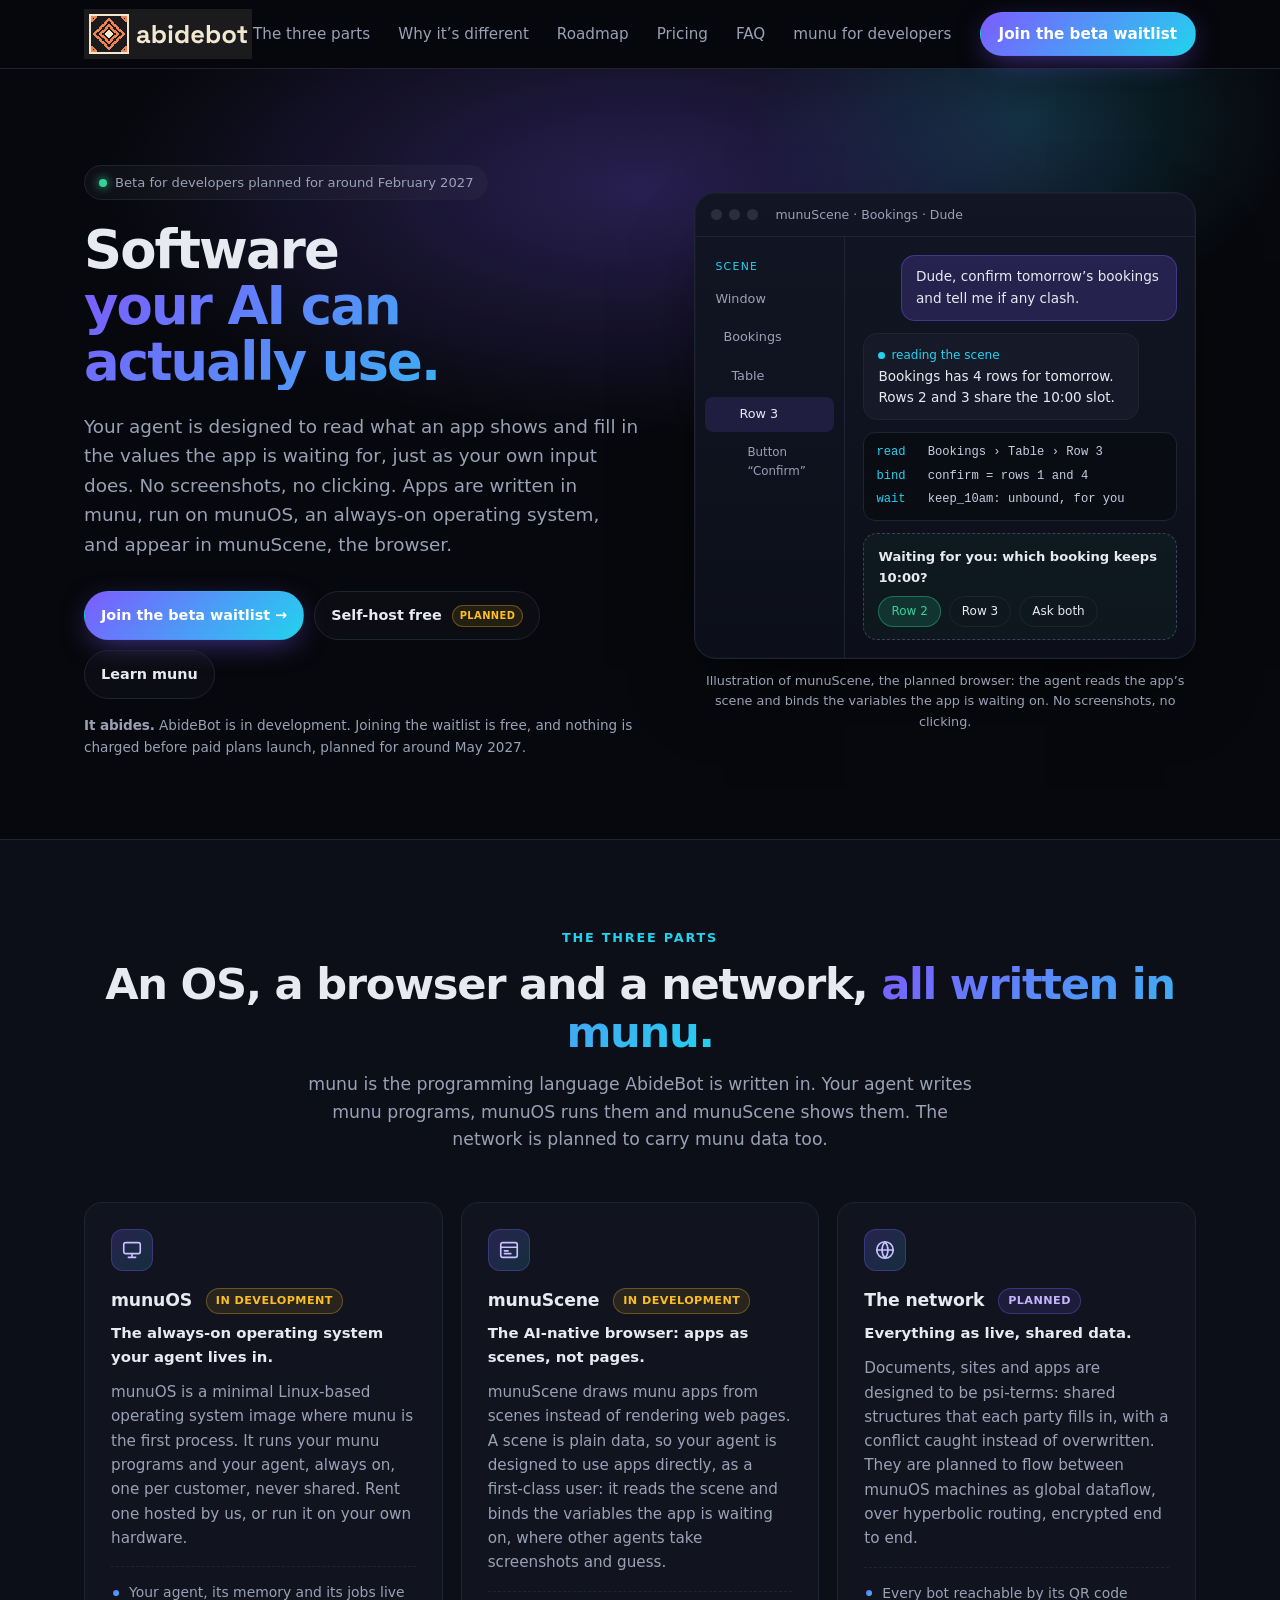
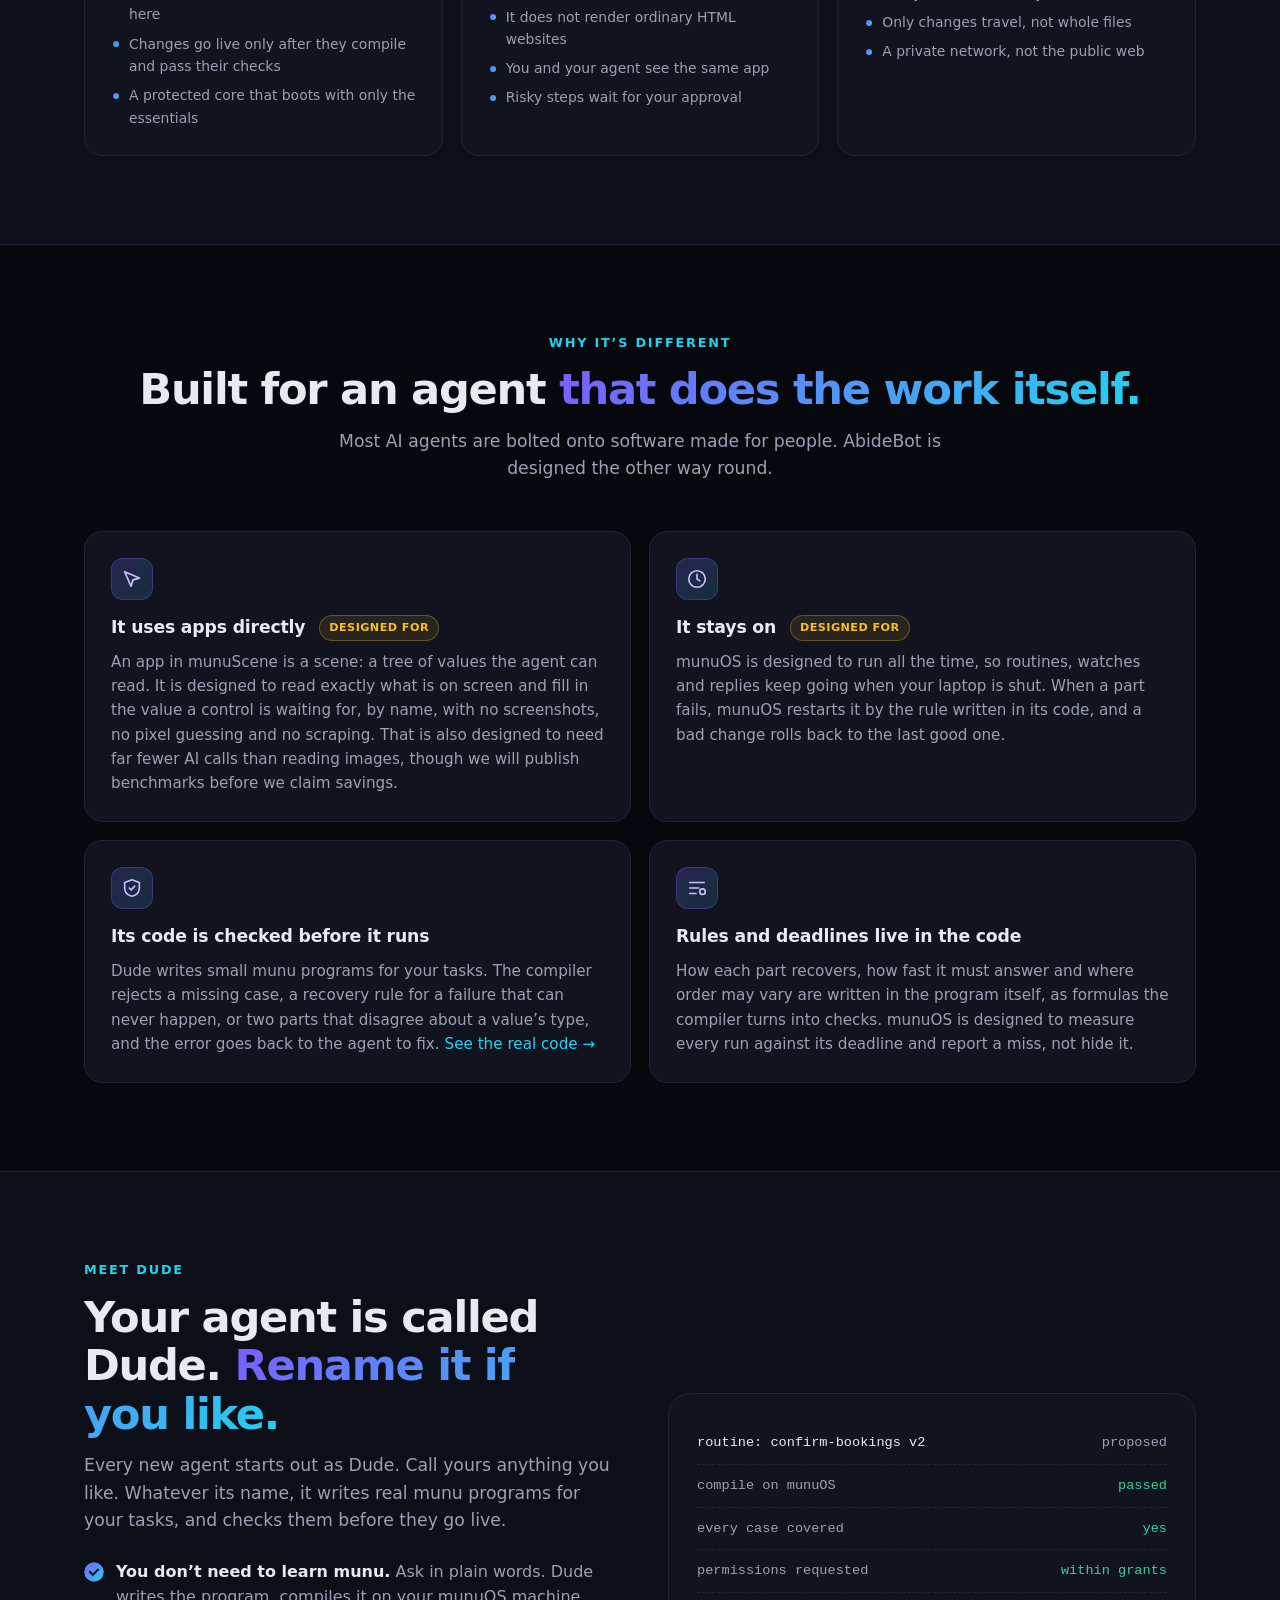
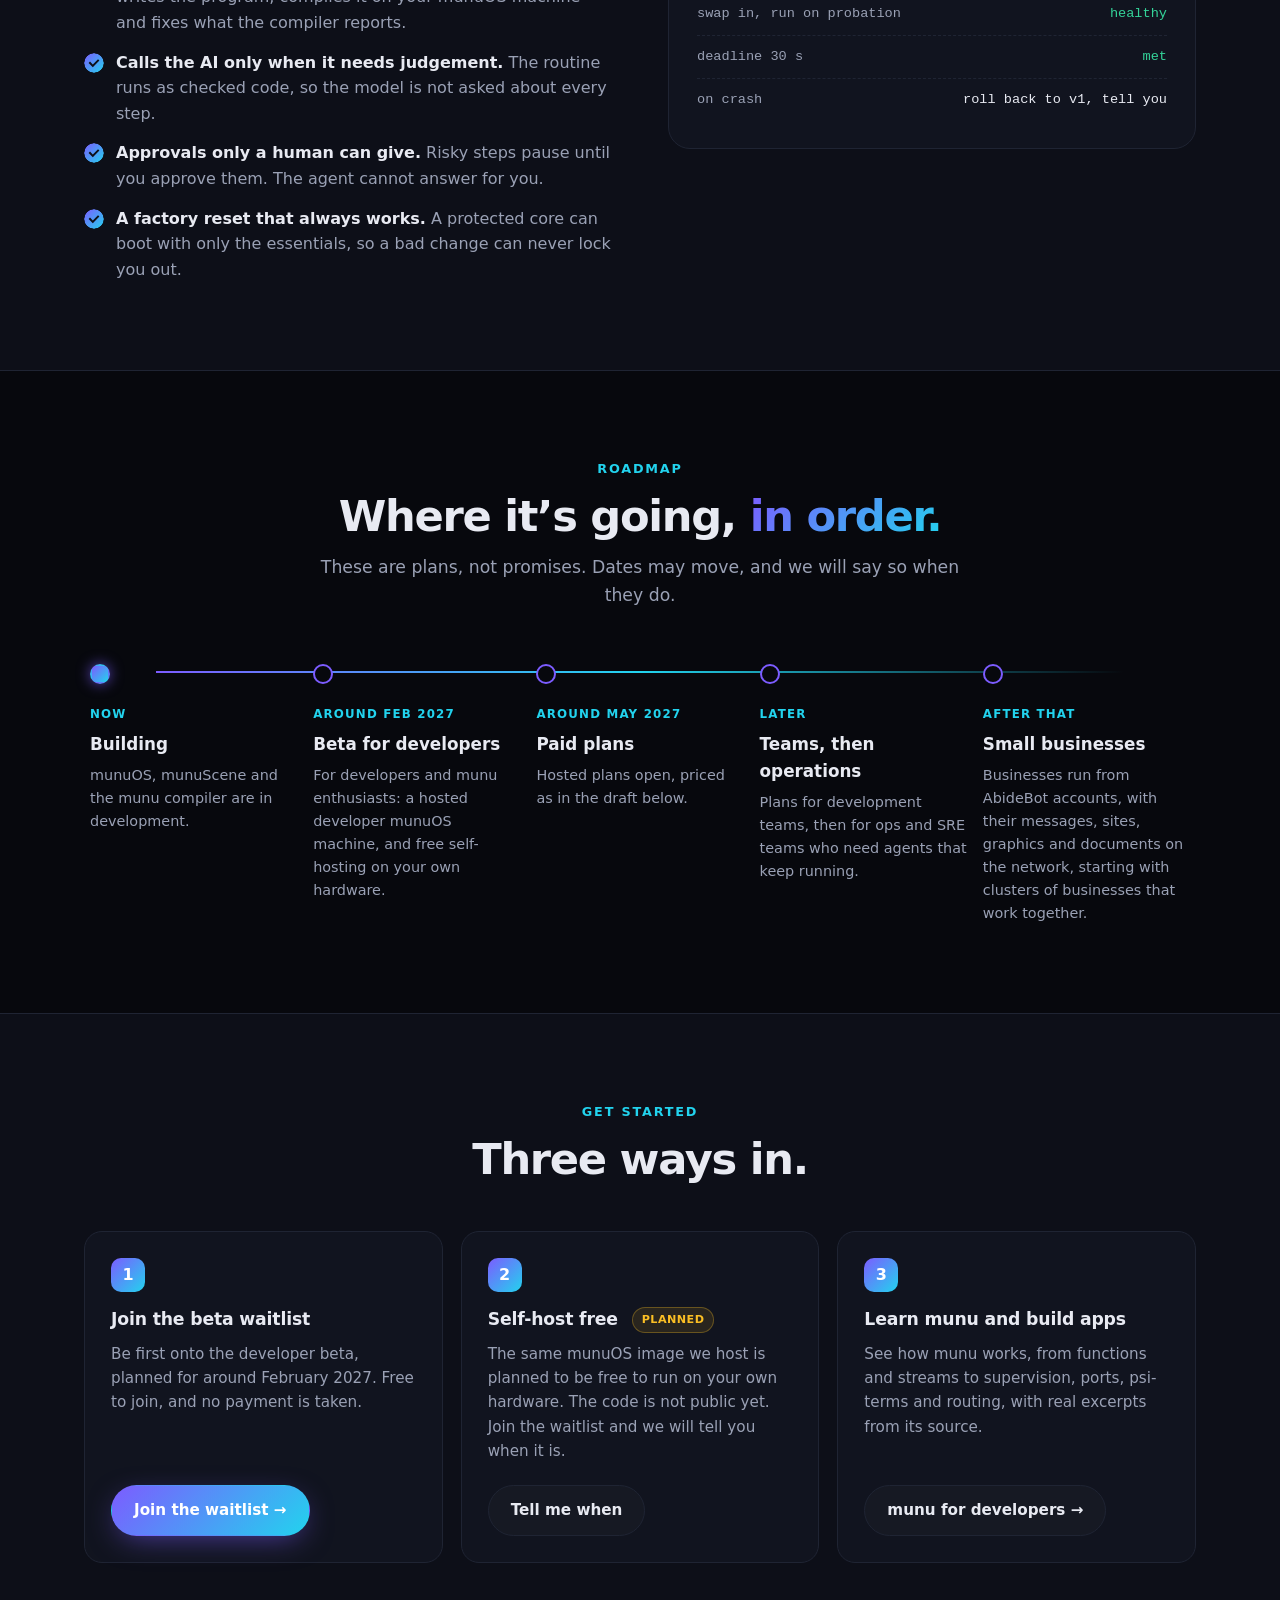
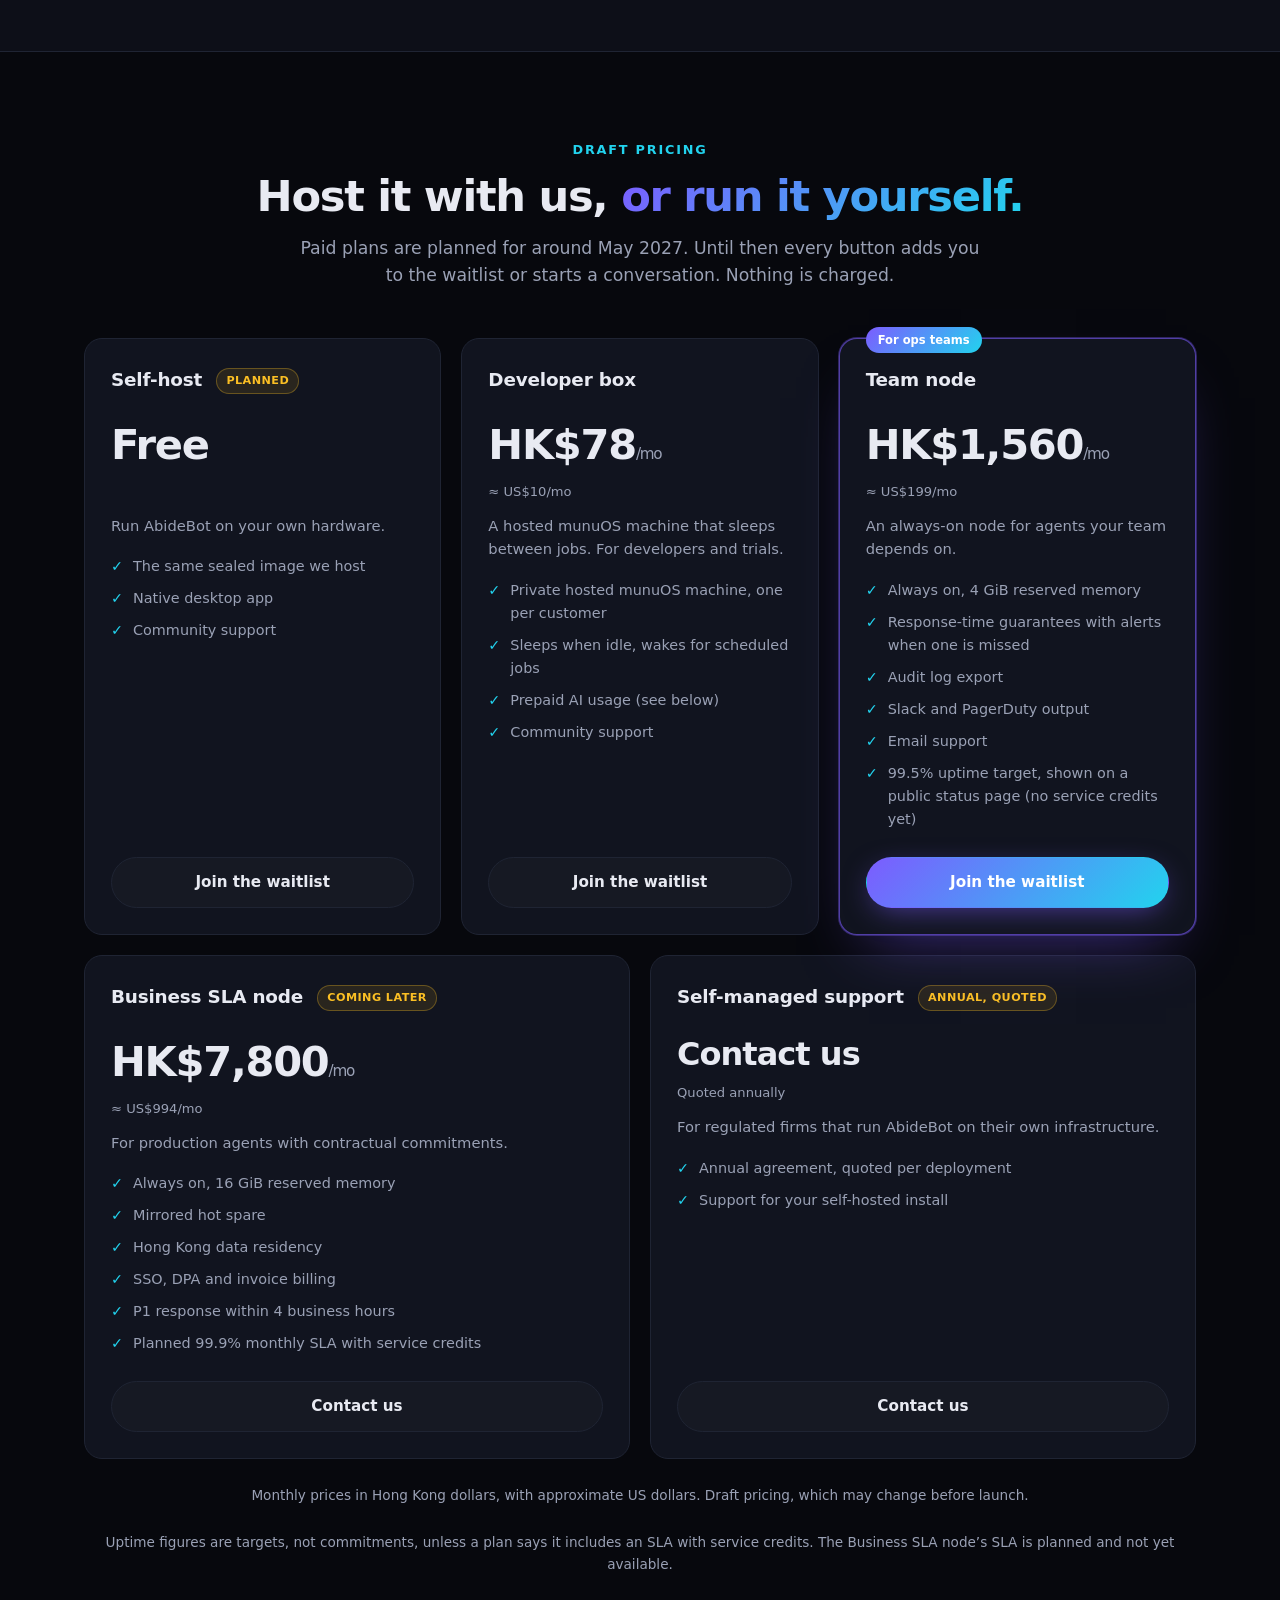
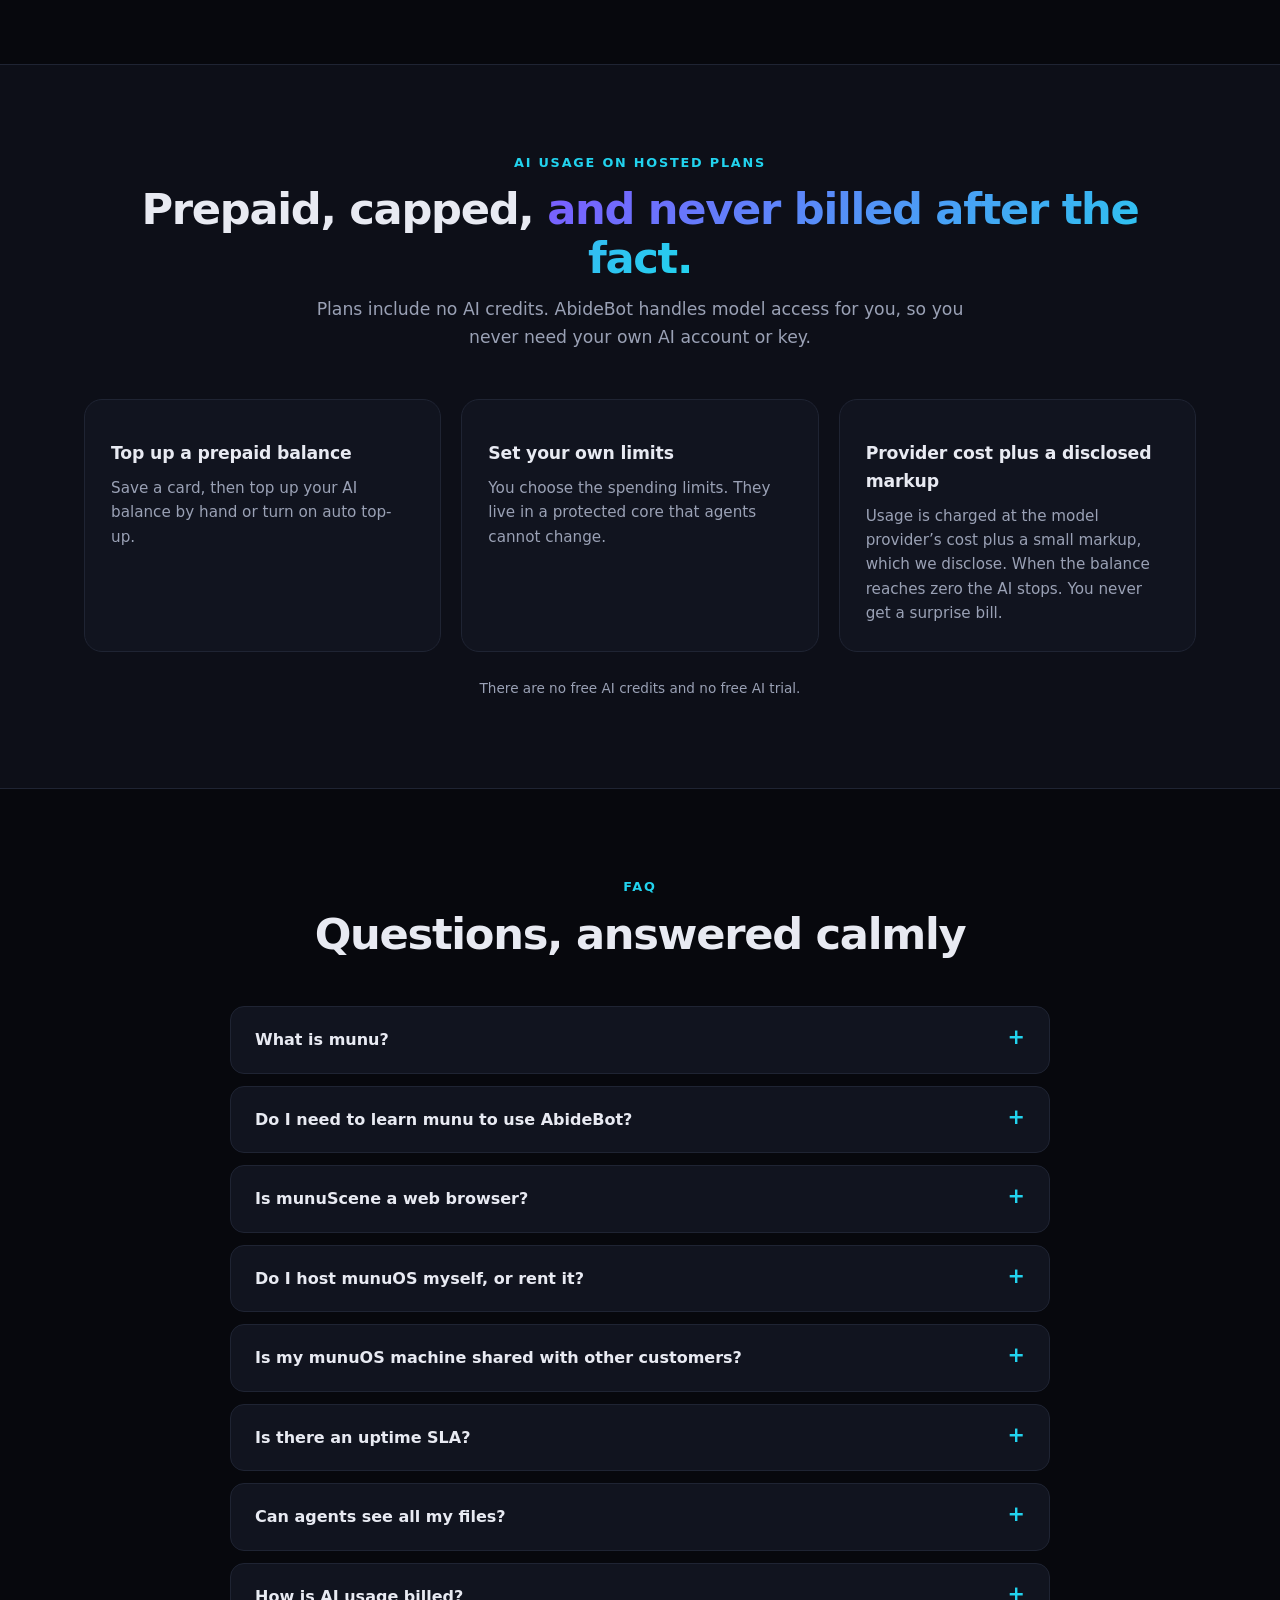
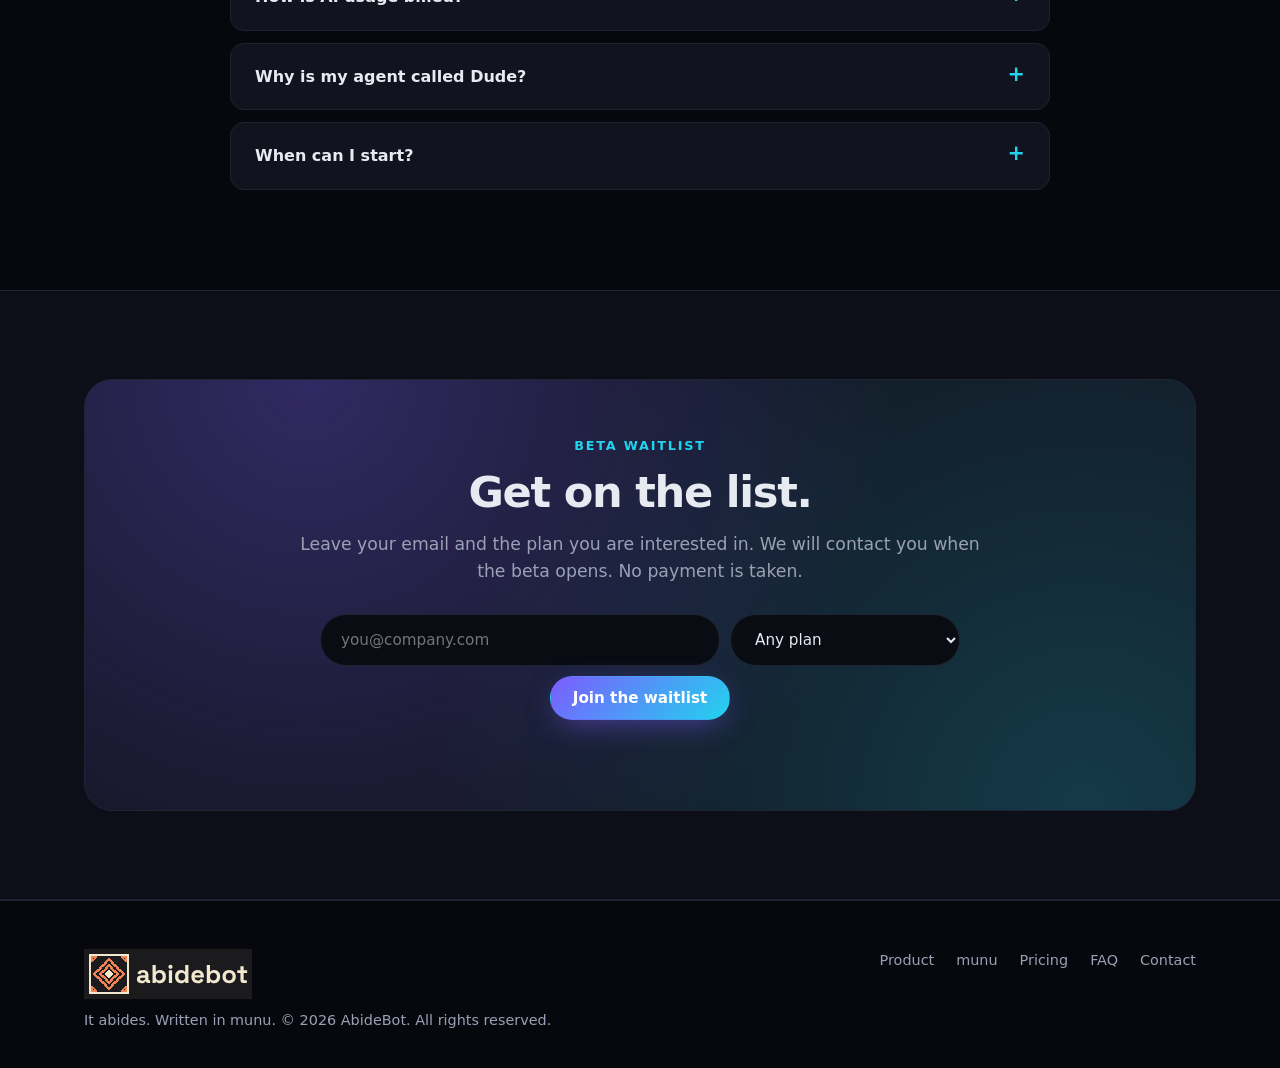
==== commit acfcf3f5: "site: use the AbideBot logo in the header and as the favicon The header and footer show the dark loc" ====
--- a/index.html
+++ b/index.html
@@ -10,14 +10,16 @@
 <meta property="og:type" content="website">
 <meta property="og:url" content="https://abidebot.com/">
 <meta name="theme-color" content="#07080d">
-<link rel="icon" href="assets/favicon.svg" type="image/svg+xml">
+<link rel="icon" href="assets/brand/favicon.ico" sizes="16x16 32x32 48x48">
+<link rel="icon" href="assets/brand/favicon.svg" type="image/svg+xml">
+<link rel="apple-touch-icon" href="assets/brand/apple-touch-icon.png">
 <link rel="stylesheet" href="assets/style.css">
 </head>
 <body>
 
 <header class="nav">
   <div class="wrap">
-    <a class="brand" href="index.html"><img src="assets/favicon.svg" alt="">AbideBot</a>
+    <a class="brand" href="index.html"><img src="assets/brand/logo-header-dark.svg" alt="AbideBot" width="168" height="50"></a>
     <button class="menu-btn" aria-label="Open menu" aria-expanded="false">&#9776;</button>
     <nav class="links">
       <a href="#parts">The three parts</a>
@@ -240,7 +242,7 @@
 
 <footer>
   <div class="wrap">
-    <div><a class="brand" href="index.html"><img src="assets/favicon.svg" alt="">AbideBot</a><p style="margin-top:10px">It abides. Written in munu. &copy; <span id="yr">2026</span> AbideBot. All rights reserved.</p></div>
+    <div><a class="brand" href="index.html"><img src="assets/brand/logo-header-dark.svg" alt="AbideBot" width="168" height="50"></a><p style="margin-top:10px">It abides. Written in munu. &copy; <span id="yr">2026</span> AbideBot. All rights reserved.</p></div>
     <nav><a href="#parts">Product</a><a href="munu.html">munu</a><a href="#pricing">Pricing</a><a href="#faq">FAQ</a><a href="mailto:hello@abidebot.com">Contact</a></nav>
   </div>
 </footer>
--- a/assets/style.css
+++ b/assets/style.css
@@ -15,7 +15,7 @@
 .nav{position:sticky;top:0;z-index:50;background:rgba(7,8,13,.72);backdrop-filter:blur(14px);border-bottom:1px solid var(--line)}
 .nav .wrap{display:flex;align-items:center;justify-content:space-between;height:68px}
 .brand{display:flex;align-items:center;gap:10px;font-weight:700;font-size:1.15rem;letter-spacing:-.01em}
-.brand img{width:30px;height:30px}
+.brand img{display:block;width:168px;height:auto;max-width:none}
 .links{display:flex;gap:28px;align-items:center;font-size:.95rem;color:var(--muted)}
 .links a:hover{color:var(--text)}
 .menu-btn{display:none;background:none;border:1px solid var(--line);color:var(--text);border-radius:10px;padding:8px 12px;font-size:1rem;cursor:pointer}
@@ -272,3 +272,39 @@
 }
 .hero .cta-row{gap:10px}.hero .cta-row .btn{padding:12px 16px;font-size:.9rem}
 @media (max-width:720px){.concepts{grid-template-columns:1fr 1fr;gap:12px}.concept{padding:16px}.concept p{font-size:.82rem}.panel{padding:20px;font-size:.78rem}}
+/* munu examples: mode badge, hidden context, run output */
+.mx,.mx-stack{min-width:0;display:flex;flex-direction:column;gap:8px}
+.mx-stack{gap:16px}
+.mx-bar{display:flex;justify-content:flex-end;align-items:center;gap:8px;flex-wrap:wrap;min-height:26px}
+.mx-badge{font-size:.68rem;letter-spacing:.07em;text-transform:uppercase;font-weight:600;padding:3px 10px;border-radius:999px;border:1px solid var(--line);color:var(--muted);white-space:nowrap}
+.mx-badge.mx-run{color:var(--ok);border-color:rgba(52,211,153,.4);background:rgba(52,211,153,.08)}
+.mx-badge.mx-check{color:var(--a2);border-color:rgba(34,211,238,.35);background:rgba(34,211,238,.07)}
+.mx-badge.mx-error{color:#fbbf77;border-color:rgba(251,191,119,.4);background:rgba(251,191,119,.07)}
+.mx-btn{font:600 .78rem/1 Inter,ui-sans-serif,system-ui,sans-serif;color:var(--text);background:#1d2234;border:1px solid var(--line);border-radius:999px;padding:6px 14px;cursor:pointer;min-height:30px}
+.mx-btn:hover{border-color:var(--a1)}
+.mx-btn:disabled{opacity:.55;cursor:default}
+details.mx-hidden{margin:0;border-radius:10px;background:transparent}
+details.mx-hidden summary{padding:6px 12px;font-size:.78rem;font-weight:500;color:var(--muted)}
+details.mx-hidden summary::after{font-size:1rem}
+details.mx-hidden p{padding:0 12px 6px;font-size:.78rem}
+.mx-ctx{margin:0 12px 12px;background:#0a0c14;border:1px dashed var(--line);border-radius:10px;padding:10px 12px;overflow-x:auto;font:12px/1.6 ui-monospace,SFMono-Regular,Menlo,Consolas,"Liberation Mono",monospace;color:#aab0c4}
+.mx-ctx code{font:inherit;white-space:pre}
+.munu-out{font:12px/1.55 ui-monospace,SFMono-Regular,Menlo,Consolas,"Liberation Mono",monospace;color:#d6daea;background:#0a0c14;border:1px solid var(--line);border-radius:10px;padding:10px 12px;overflow-x:auto}
+.munu-out:empty{display:none}
+.munu-out .ok{color:var(--ok)}.munu-out .bad{color:#f87171}.munu-out .dim{color:var(--muted)}
+.munu-out pre{margin:6px 0 0;white-space:pre;font:inherit;color:#aab0c4}
+.xcode mark{background:rgba(248,113,113,.22);color:inherit;border-bottom:2px solid #f87171;border-radius:2px}
+@media (max-width:720px){.mx-badge{font-size:.64rem}.munu-out{font-size:11px}}
+.mx-status{max-width:1100px;margin:0 auto;color:#f87171;text-align:center}
+.mx-status:empty{display:none}
+/* editable examples: a transparent textarea over the highlighted code */
+.mx-ed{display:grid;min-width:0}
+.mx-ed>.xcode,.mx-ed>.mx-ta{grid-area:1/1;min-width:0}
+.mx-ed>.xcode{overflow-x:hidden}
+.mx-ta{margin:0;border:1px solid transparent;border-radius:12px;padding:14px 16px;font:13px/1.6 ui-monospace,SFMono-Regular,Menlo,Consolas,"Liberation Mono",monospace;tab-size:4;white-space:pre;overflow-x:auto;overflow-y:hidden;resize:none;background:transparent;color:transparent;caret-color:#f3f4fb;-webkit-text-fill-color:transparent;outline:none;width:100%;height:100%;box-sizing:border-box;-webkit-overflow-scrolling:touch}
+.mx-ta::selection{background:rgba(124,92,255,.38);-webkit-text-fill-color:transparent}
+.mx-ed:focus-within>.xcode{border-color:var(--a1);box-shadow:0 0 0 3px rgba(124,92,255,.18)}
+.mx-ed>.xcode code,.mx-ta{font-variant-ligatures:none;letter-spacing:0}
+.mx-reset{background:transparent;color:var(--muted)}
+@media (max-width:720px){.mx-ta{font-size:12px;padding:12px}}
+.mx-note{font-size:.74rem;color:var(--muted);margin-right:auto}
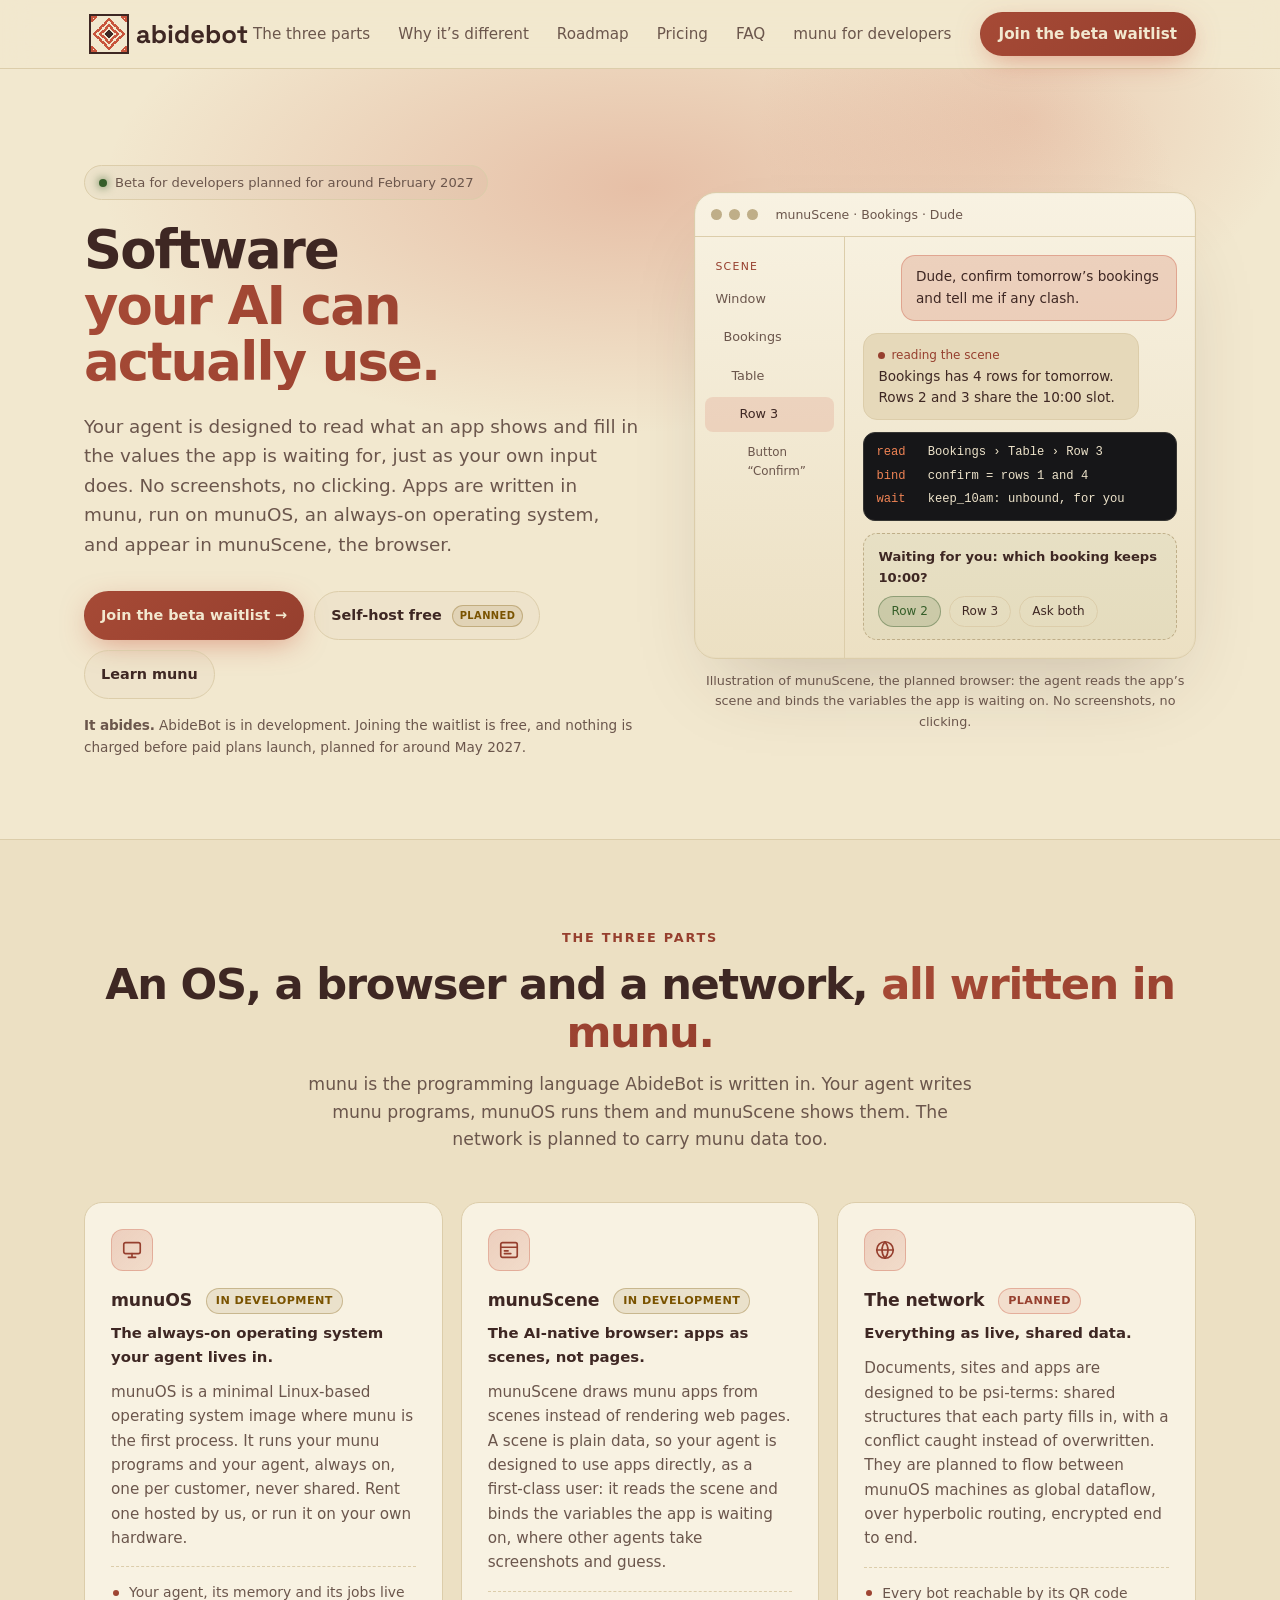
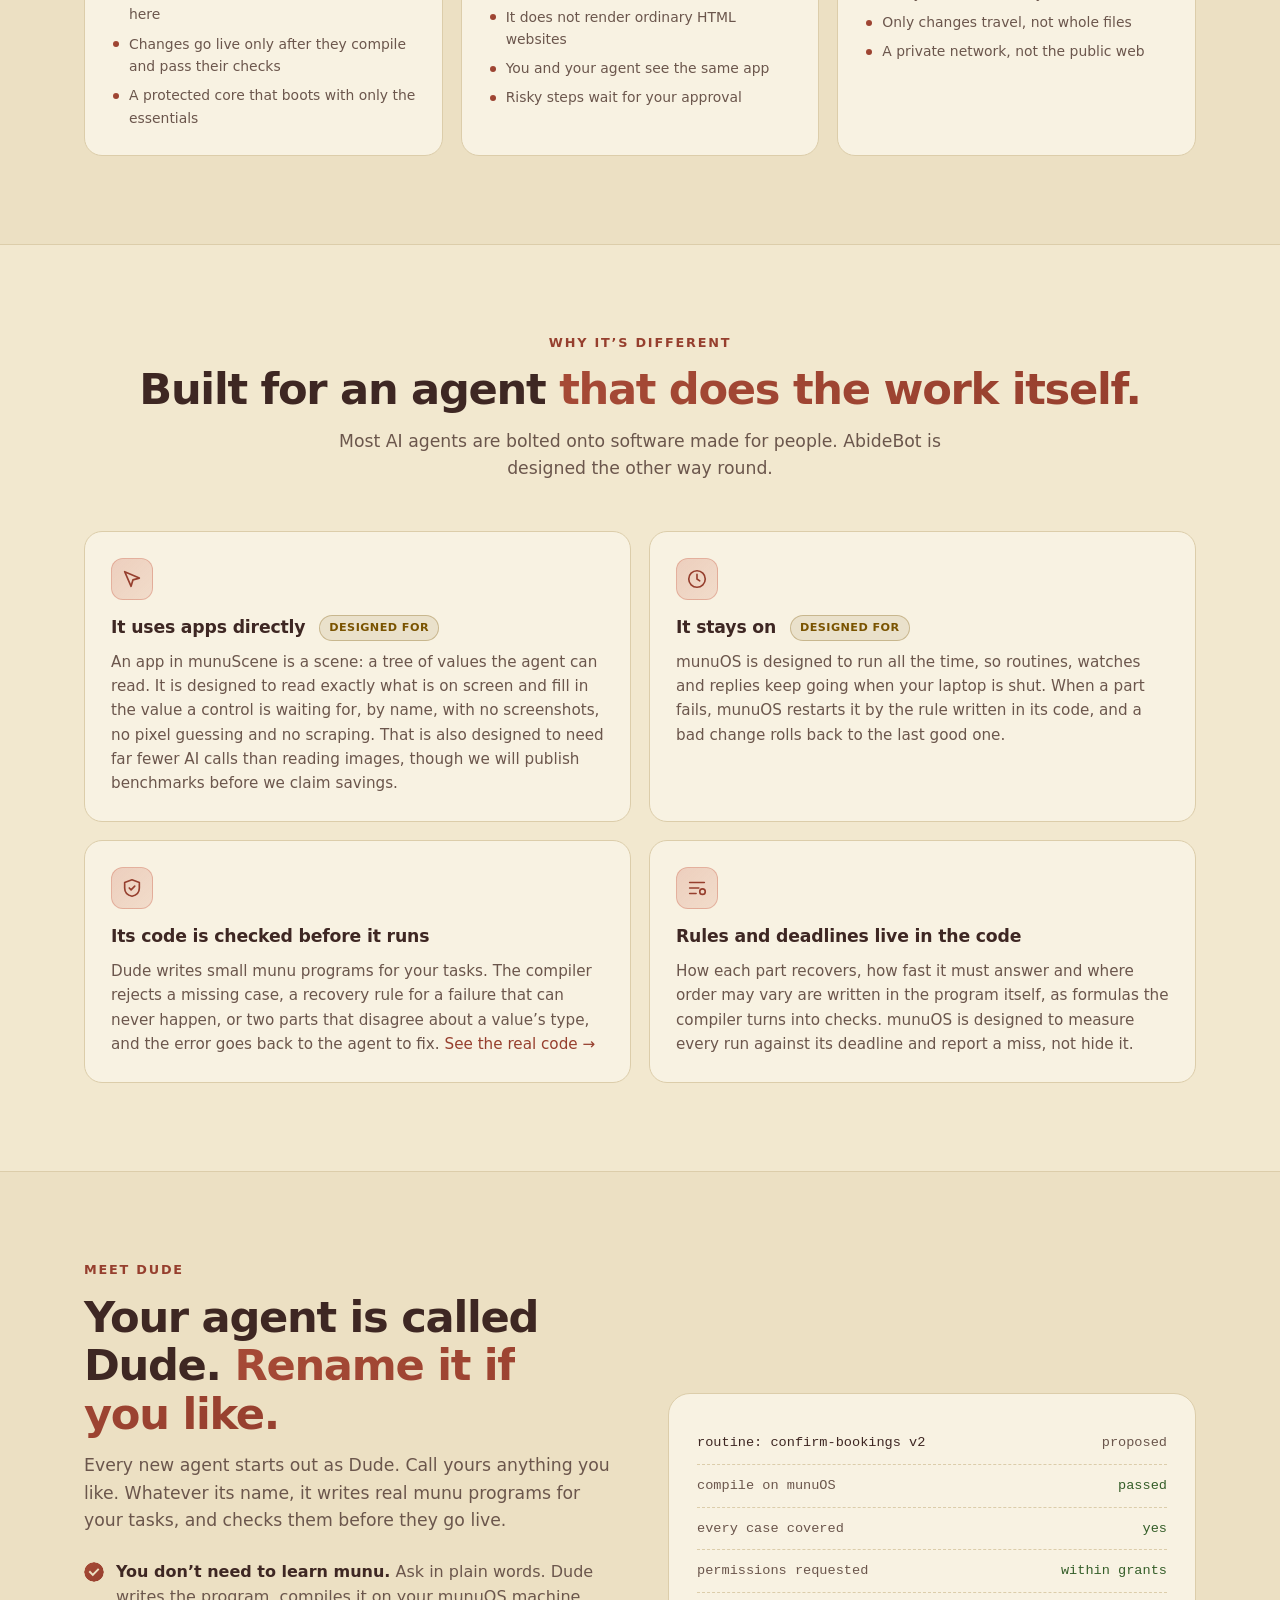
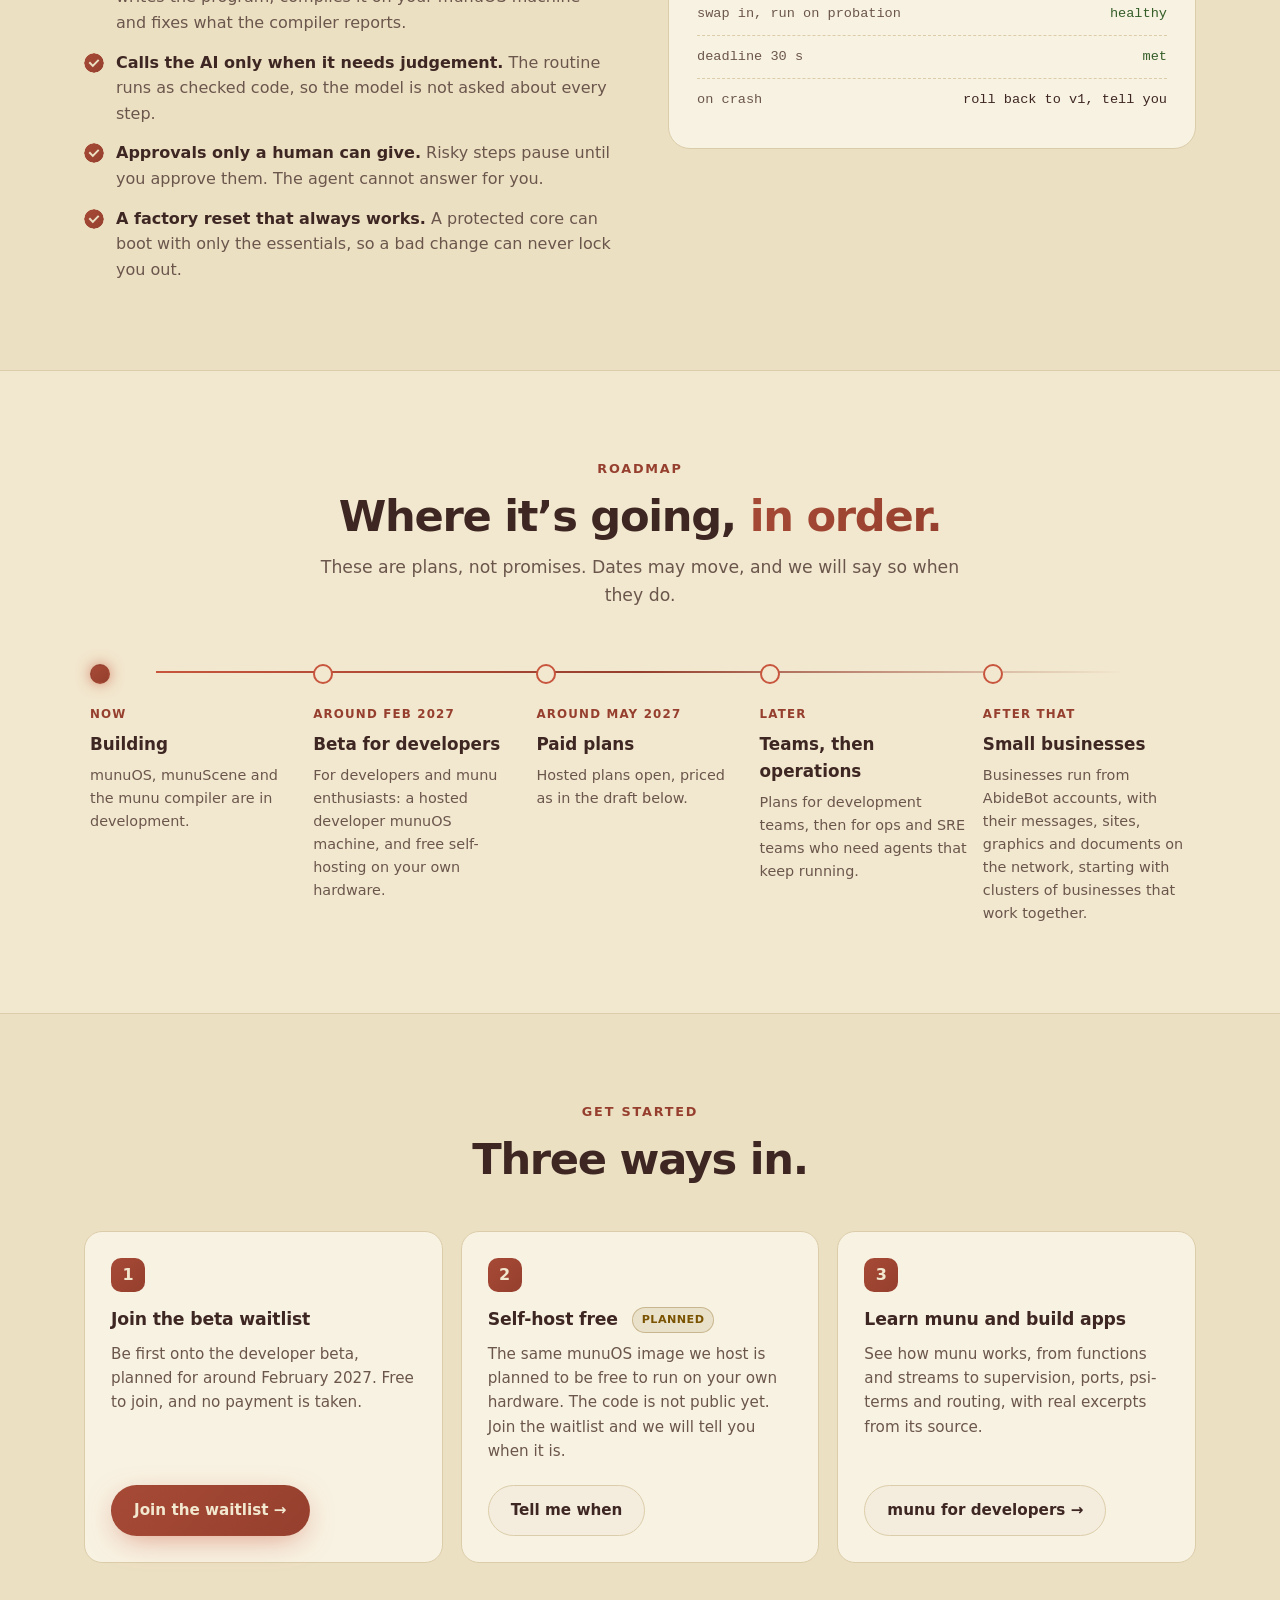
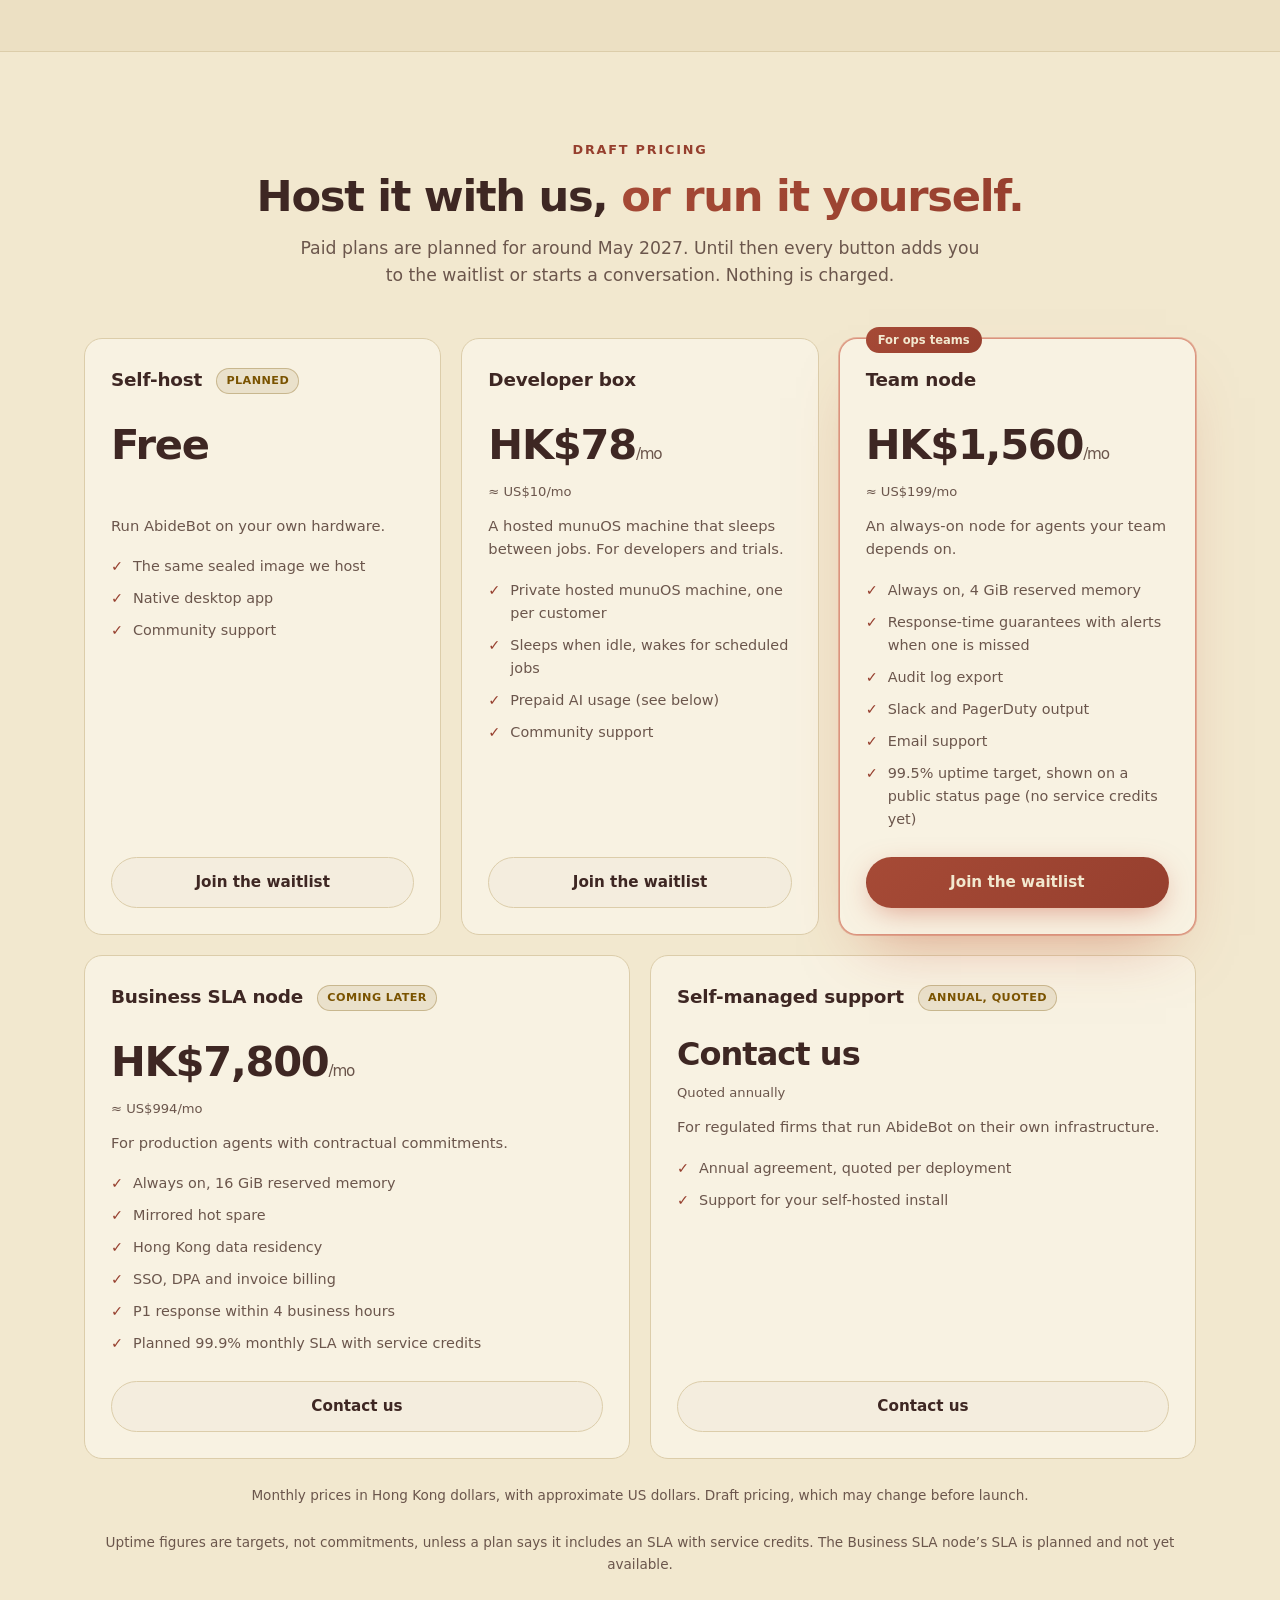
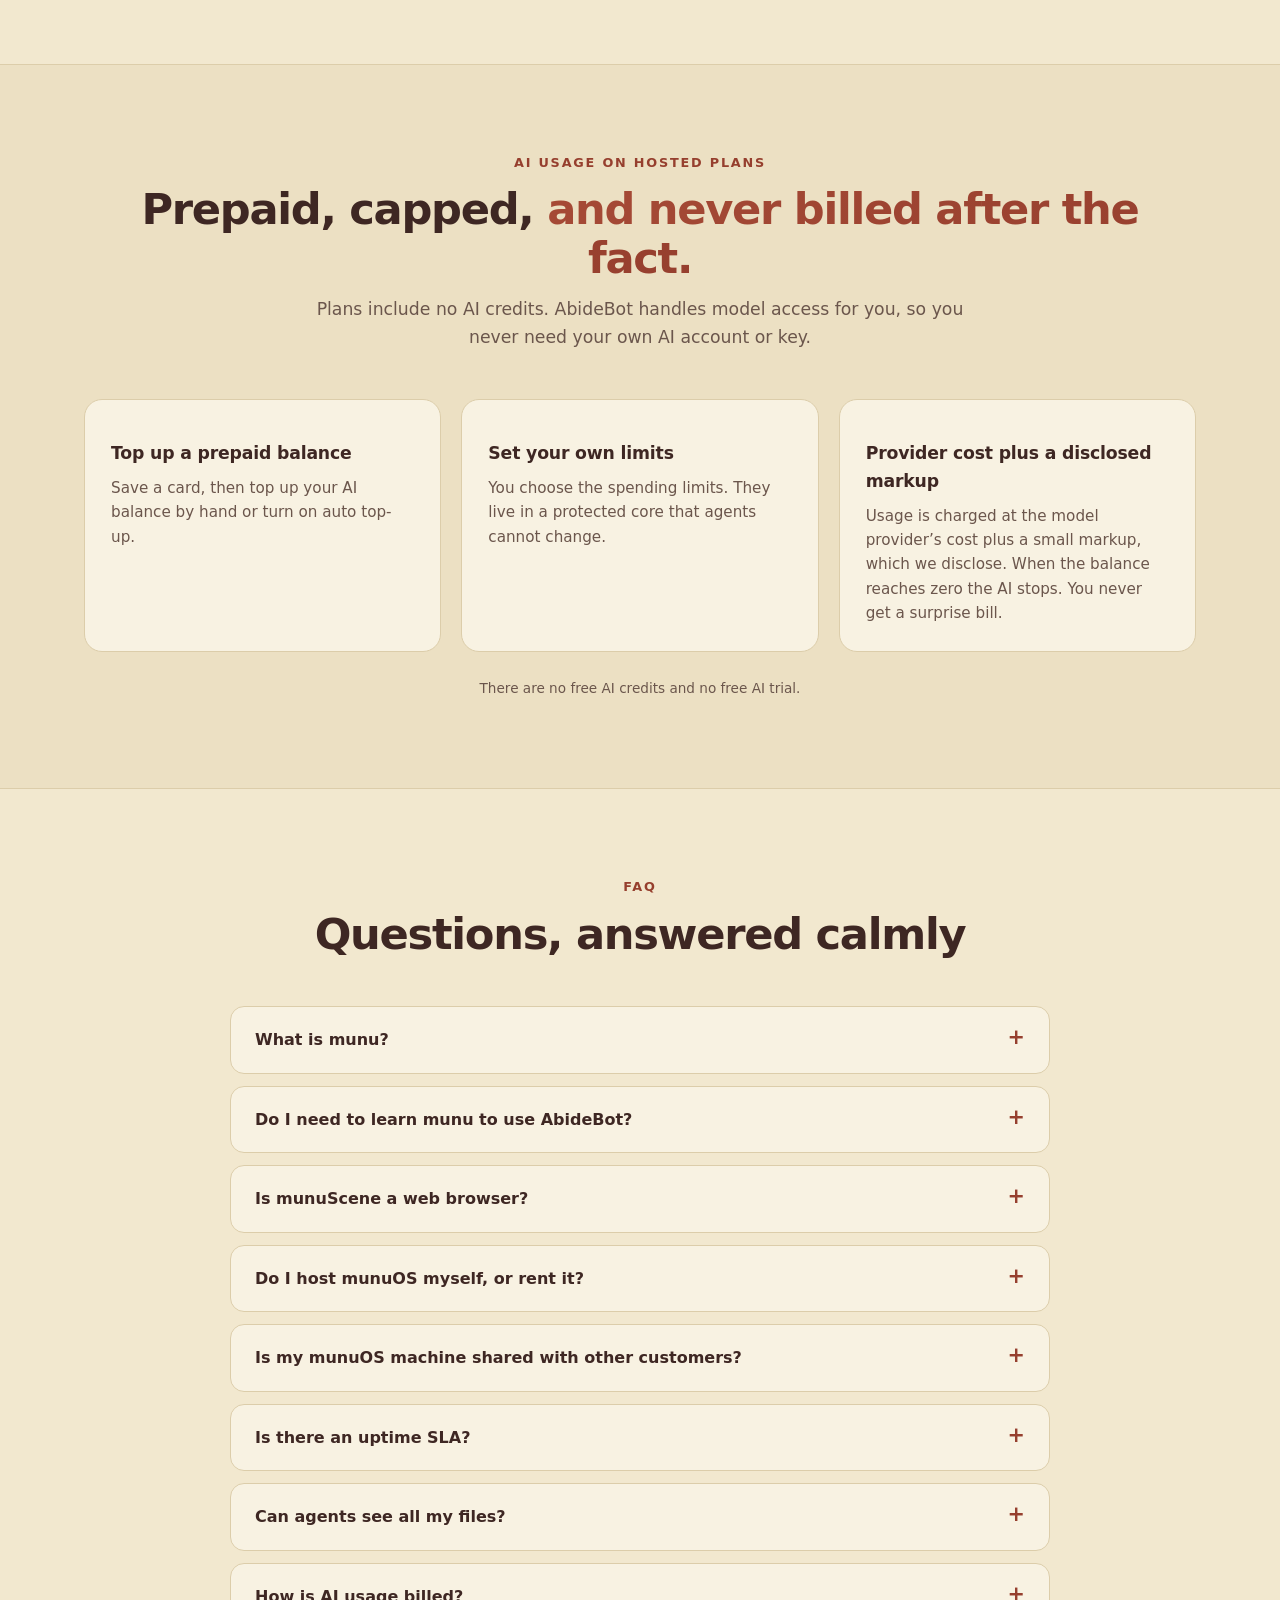
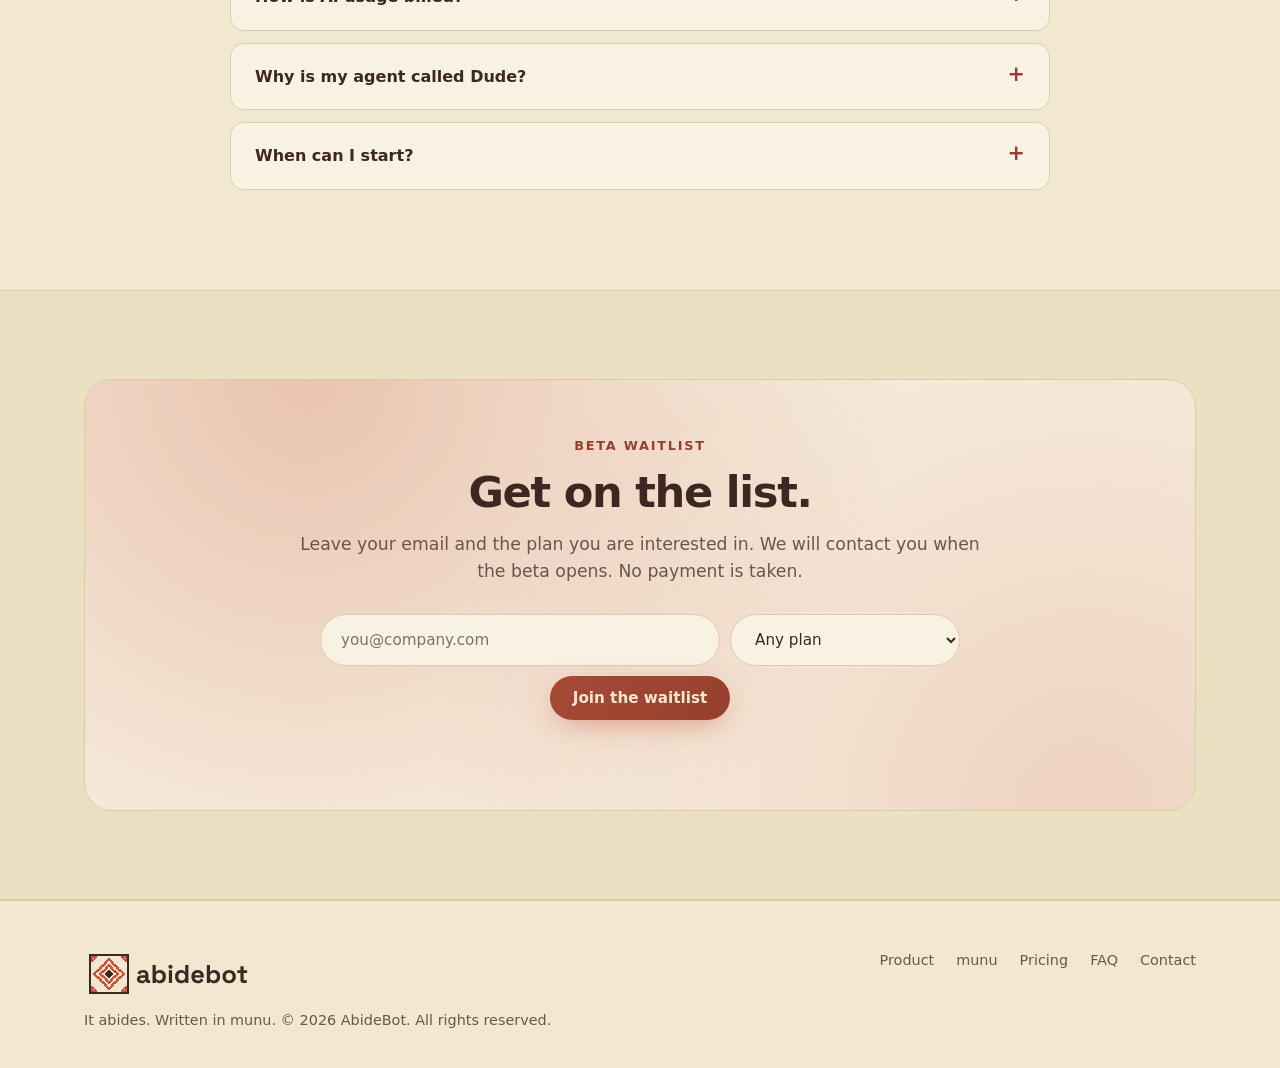
==== commit e78933f6: "site: move the colours onto the AbideBot brand palette, with a light mode Dark stays the default: ch" ====
--- a/index.html
+++ b/index.html
@@ -9,7 +9,8 @@
 <meta property="og:description" content="Your agent is designed to read what an app shows and fill in the values the app is waiting for, with no screenshots and no clicking. Apps are written in munu, run on munuOS, an always-on operating system, and appear in munuScene, the browser. Developer beta planned for around February 2027.">
 <meta property="og:type" content="website">
 <meta property="og:url" content="https://abidebot.com/">
-<meta name="theme-color" content="#07080d">
+<meta name="theme-color" content="#1B1B1E" media="(prefers-color-scheme: dark)">
+<meta name="theme-color" content="#F2E8CF" media="(prefers-color-scheme: light)">
 <link rel="icon" href="assets/brand/favicon.ico" sizes="16x16 32x32 48x48">
 <link rel="icon" href="assets/brand/favicon.svg" type="image/svg+xml">
 <link rel="apple-touch-icon" href="assets/brand/apple-touch-icon.png">
@@ -19,7 +20,7 @@
 
 <header class="nav">
   <div class="wrap">
-    <a class="brand" href="index.html"><img src="assets/brand/logo-header-dark.svg" alt="AbideBot" width="168" height="50"></a>
+    <a class="brand" href="index.html"><picture><source srcset="assets/brand/logo-header-light-flush.svg" media="(prefers-color-scheme: light)"><img src="assets/brand/logo-header-dark-flush.svg" alt="AbideBot" width="168" height="50"></picture></a>
     <button class="menu-btn" aria-label="Open menu" aria-expanded="false">&#9776;</button>
     <nav class="links">
       <a href="#parts">The three parts</a>
@@ -242,7 +243,7 @@
 
 <footer>
   <div class="wrap">
-    <div><a class="brand" href="index.html"><img src="assets/brand/logo-header-dark.svg" alt="AbideBot" width="168" height="50"></a><p style="margin-top:10px">It abides. Written in munu. &copy; <span id="yr">2026</span> AbideBot. All rights reserved.</p></div>
+    <div><a class="brand" href="index.html"><picture><source srcset="assets/brand/logo-header-light-flush.svg" media="(prefers-color-scheme: light)"><img src="assets/brand/logo-header-dark-flush.svg" alt="AbideBot" width="168" height="50"></picture></a><p style="margin-top:10px">It abides. Written in munu. &copy; <span id="yr">2026</span> AbideBot. All rights reserved.</p></div>
     <nav><a href="#parts">Product</a><a href="munu.html">munu</a><a href="#pricing">Pricing</a><a href="#faq">FAQ</a><a href="mailto:hello@abidebot.com">Contact</a></nav>
   </div>
 </footer>
--- a/assets/style.css
+++ b/assets/style.css
@@ -1,8 +1,24 @@
 :root{
-  --bg:#07080d;--bg2:#0d0f18;--card:#11141f;--line:#1f2433;--text:#e8eaf2;--muted:#9aa1b5;
-  --a1:#7c5cff;--a2:#22d3ee;--ok:#34d399;--radius:18px;
-  --grad:linear-gradient(135deg,var(--a1),var(--a2));
-}
+  color-scheme:dark;
+  --bg:#1B1B1E;--bg2:#212123;--card:#262527;--raise:#302F30;--line:#363532;--line2:#4A4740;--text:#F2E8CF;--muted:#A7A091;
+  --a1:#EF8354;--a2:#F4A27E;--acc-rgb:239,131,84;--fg-rgb:242,232,207;--on-acc:#1B1B1E;
+  --btn-bg:#EF8354;--btn-bg2:#F4A27E;
+  --ok:#9CCB86;--ok-rgb:156,203,134;--warn:#E9C46A;--warn-rgb:233,196,106;--bad:#F28B82;--bad-rgb:242,139,130;
+  --nav-bg:rgba(27,27,30,.86);--shadow:rgba(0,0,0,.55);--input-bg:#161618;--chip-bg:#161618;--chip-text:#EDE3CA;
+  --code-bg:#161618;--code-line:#363532;--code-text:#EDE3CA;--code-dim:#B8B09D;--code-caret:#F2E8CF;
+  --code-k:#EF8354;--code-t:#E9C46A;--code-n:#F6B58E;--code-s:#A8C686;--code-c:#9A9483;--code-o:#BDB5A2;
+  --code-ok:#9CCB86;--code-bad:#F28B82;--code-bad-rgb:242,139,130;
+  --radius:18px;
+  --grad:linear-gradient(135deg,var(--btn-bg),var(--btn-bg2));
+}
+@media (prefers-color-scheme:light){:root{
+  color-scheme:light;
+  --bg:#F2E8CF;--bg2:#ECE0C3;--card:#F8F2E2;--raise:#E6D9BA;--line:#DCCDAA;--line2:#BFAE88;--text:#3E2723;--muted:#6B564C;
+  --a1:#C8553D;--a2:#963F2E;--acc-rgb:200,85,61;--fg-rgb:62,39,35;--on-acc:#F2E8CF;
+  --btn-bg:#A64A36;--btn-bg2:#963F2E;
+  --ok:#355E29;--ok-rgb:53,94,41;--warn:#7A5300;--warn-rgb:122,83,0;--bad:#B3261E;--bad-rgb:179,38,30;
+  --nav-bg:rgba(242,232,207,.88);--shadow:rgba(62,39,35,.22);--input-bg:#F8F2E2;--chip-bg:#E6D9BA;--chip-text:#3E2723;
+}}
 *{box-sizing:border-box;margin:0;padding:0}
 html{scroll-behavior:smooth}
 body{font-family:Inter,ui-sans-serif,system-ui,-apple-system,"Segoe UI",Roboto,sans-serif;background:var(--bg);color:var(--text);line-height:1.6;-webkit-font-smoothing:antialiased}
@@ -12,7 +28,7 @@
 .grad{background:var(--grad);-webkit-background-clip:text;background-clip:text;color:transparent}
 
 /* nav */
-.nav{position:sticky;top:0;z-index:50;background:rgba(7,8,13,.72);backdrop-filter:blur(14px);border-bottom:1px solid var(--line)}
+.nav{position:sticky;top:0;z-index:50;background:var(--nav-bg);backdrop-filter:blur(14px);border-bottom:1px solid var(--line)}
 .nav .wrap{display:flex;align-items:center;justify-content:space-between;height:68px}
 .brand{display:flex;align-items:center;gap:10px;font-weight:700;font-size:1.15rem;letter-spacing:-.01em}
 .brand img{display:block;width:168px;height:auto;max-width:none}
@@ -22,17 +38,17 @@
 
 /* buttons */
 .btn{display:inline-flex;align-items:center;gap:8px;padding:12px 22px;border-radius:999px;font-weight:600;font-size:.95rem;border:1px solid transparent;cursor:pointer;transition:transform .15s,box-shadow .15s,background .15s;font-family:inherit}
-.btn-primary{background:var(--grad);color:#fff;box-shadow:0 8px 30px -8px rgba(124,92,255,.6)}
-.btn-primary:hover{transform:translateY(-1px);box-shadow:0 12px 36px -8px rgba(124,92,255,.8)}
-.btn-ghost{border-color:var(--line);color:var(--text);background:rgba(255,255,255,.02)}
-.btn-ghost:hover{border-color:#39405a;background:rgba(255,255,255,.05)}
-.links .btn{padding:9px 18px;color:#fff}
+.btn-primary{background:var(--grad);color:var(--on-acc);box-shadow:0 8px 30px -8px rgba(var(--acc-rgb),.6)}
+.btn-primary:hover{transform:translateY(-1px);box-shadow:0 12px 36px -8px rgba(var(--acc-rgb),.8)}
+.btn-ghost{border-color:var(--line);color:var(--text);background:rgba(var(--fg-rgb),.02)}
+.btn-ghost:hover{border-color:var(--line2);background:rgba(var(--fg-rgb),.05)}
+.links .btn{padding:9px 18px;color:var(--on-acc)}
 
 /* hero */
 .hero{position:relative;padding:96px 0 80px;overflow:hidden}
-.hero::before{content:"";position:absolute;inset:-30% -10% auto;height:700px;background:radial-gradient(closest-side,rgba(124,92,255,.28),transparent 70%),radial-gradient(closest-side at 75% 40%,rgba(34,211,238,.18),transparent 70%);pointer-events:none}
+.hero::before{content:"";position:absolute;inset:-30% -10% auto;height:700px;background:radial-gradient(closest-side,rgba(var(--acc-rgb),.28),transparent 70%),radial-gradient(closest-side at 75% 40%,rgba(var(--acc-rgb),.18),transparent 70%);pointer-events:none}
 .hero .wrap{position:relative;display:grid;grid-template-columns:1.05fr .95fr;gap:56px;align-items:center}
-.pill{display:inline-flex;align-items:center;gap:8px;font-size:.82rem;color:var(--muted);border:1px solid var(--line);background:rgba(255,255,255,.03);padding:6px 14px;border-radius:999px;margin-bottom:22px}
+.pill{display:inline-flex;align-items:center;gap:8px;font-size:.82rem;color:var(--muted);border:1px solid var(--line);background:rgba(var(--fg-rgb),.03);padding:6px 14px;border-radius:999px;margin-bottom:22px}
 .pill .dot{width:8px;height:8px;border-radius:50%;background:var(--ok);box-shadow:0 0 10px var(--ok)}
 h1{font-size:clamp(2.4rem,5vw,3.9rem);line-height:1.06;letter-spacing:-.035em;font-weight:800}
 .lead{font-size:1.15rem;color:var(--muted);margin:22px 0 32px;max-width:560px}
@@ -40,26 +56,26 @@
 .note{font-size:.85rem;color:var(--muted);margin-top:16px}
 
 /* hero mock */
-.mock{background:linear-gradient(180deg,#121624,#0c0f19);border:1px solid var(--line);border-radius:22px;box-shadow:0 40px 80px -30px rgba(0,0,0,.8),0 0 0 1px rgba(255,255,255,.02) inset;overflow:hidden}
+.mock{background:linear-gradient(180deg,var(--card),var(--bg2));border:1px solid var(--line);border-radius:22px;box-shadow:0 40px 80px -30px var(--shadow),0 0 0 1px rgba(var(--fg-rgb),.02) inset;overflow:hidden}
 .mock-bar{display:flex;align-items:center;gap:7px;padding:12px 16px;border-bottom:1px solid var(--line);font-size:.78rem;color:var(--muted)}
-.mock-bar i{width:11px;height:11px;border-radius:50%;background:#2a2f40;display:block}
+.mock-bar i{width:11px;height:11px;border-radius:50%;background:var(--line2);display:block}
 .mock-bar span{margin-left:10px}
 .mock-body{display:grid;grid-template-columns:150px 1fr;min-height:330px}
 .mock-side{border-right:1px solid var(--line);padding:14px 10px;font-size:.8rem;color:var(--muted);display:flex;flex-direction:column;gap:4px}
 .mock-side div{padding:7px 10px;border-radius:8px}
-.mock-side .on{background:rgba(124,92,255,.15);color:var(--text)}
+.mock-side .on{background:rgba(var(--acc-rgb),.15);color:var(--text)}
 .mock-main{padding:18px;display:flex;flex-direction:column;gap:12px;font-size:.85rem}
 .msg{padding:10px 14px;border-radius:14px;max-width:88%}
-.msg.you{align-self:flex-end;background:rgba(124,92,255,.2);border:1px solid rgba(124,92,255,.35)}
-.msg.bot{background:#161a28;border:1px solid var(--line)}
+.msg.you{align-self:flex-end;background:rgba(var(--acc-rgb),.2);border:1px solid rgba(var(--acc-rgb),.35)}
+.msg.bot{background:var(--raise);border:1px solid var(--line)}
 .status{display:inline-flex;align-items:center;gap:6px;font-size:.75rem;color:var(--a2)}
 .status::before{content:"";width:7px;height:7px;border-radius:50%;background:var(--a2);animation:pulse 1.6s infinite}
 @keyframes pulse{50%{opacity:.3}}
-.approve{border:1px dashed #3a4160;border-radius:14px;padding:12px 14px;background:rgba(52,211,153,.04)}
+.approve{border:1px dashed var(--line2);border-radius:14px;padding:12px 14px;background:rgba(var(--ok-rgb),.04)}
 .approve b{display:block;margin-bottom:8px;font-size:.82rem}
 .approve .row{display:flex;gap:8px}
 .approve .row span{font-size:.75rem;padding:5px 12px;border-radius:999px;border:1px solid var(--line)}
-.approve .row .y{background:rgba(52,211,153,.15);border-color:rgba(52,211,153,.4);color:var(--ok)}
+.approve .row .y{background:rgba(var(--ok-rgb),.15);border-color:rgba(var(--ok-rgb),.4);color:var(--ok)}
 
 /* sections */
 section{padding:88px 0}
@@ -75,13 +91,13 @@
 .g2{grid-template-columns:repeat(2,1fr)}
 .g4{grid-template-columns:repeat(4,1fr)}
 .card{background:var(--card);border:1px solid var(--line);border-radius:var(--radius);padding:26px;transition:border-color .2s,transform .2s}
-.card:hover{border-color:#2f3650;transform:translateY(-2px)}
+.card:hover{border-color:var(--line2);transform:translateY(-2px)}
 .card h3{font-size:1.08rem;margin:14px 0 8px;letter-spacing:-.01em}
 .card p{color:var(--muted);font-size:.95rem}
-.ico{width:42px;height:42px;border-radius:12px;display:grid;place-items:center;background:linear-gradient(135deg,rgba(124,92,255,.22),rgba(34,211,238,.14));border:1px solid rgba(124,92,255,.3)}
-.ico svg{width:22px;height:22px;stroke:#c9c0ff;fill:none;stroke-width:1.8;stroke-linecap:round;stroke-linejoin:round}
+.ico{width:42px;height:42px;border-radius:12px;display:grid;place-items:center;background:linear-gradient(135deg,rgba(var(--acc-rgb),.22),rgba(var(--acc-rgb),.14));border:1px solid rgba(var(--acc-rgb),.3)}
+.ico svg{width:22px;height:22px;stroke:var(--a2);fill:none;stroke-width:1.8;stroke-linecap:round;stroke-linejoin:round}
 .tag{display:inline-block;font-size:.7rem;font-weight:600;letter-spacing:.04em;text-transform:uppercase;padding:3px 9px;border-radius:999px;margin-left:6px;vertical-align:middle}
-.tag.soon{color:#fbbf24;background:rgba(251,191,36,.1);border:1px solid rgba(251,191,36,.3)}
+.tag.soon{color:var(--warn);background:rgba(var(--warn-rgb),.1);border:1px solid rgba(var(--warn-rgb),.3)}
 
 /* big feature rows */
 .split{display:grid;grid-template-columns:1fr 1fr;gap:56px;align-items:center}
@@ -97,15 +113,15 @@
 /* steps */
 .steps{counter-reset:s}
 .step{position:relative;padding-top:58px}
-.step::before{counter-increment:s;content:counter(s);position:absolute;top:22px;left:26px;width:34px;height:34px;border-radius:10px;background:var(--grad);display:grid;place-items:center;font-weight:700;color:#fff}
+.step::before{counter-increment:s;content:counter(s);position:absolute;top:22px;left:26px;width:34px;height:34px;border-radius:10px;background:var(--grad);display:grid;place-items:center;font-weight:700;color:var(--on-acc)}
 
 /* pricing */
 .toggle{display:inline-flex;border:1px solid var(--line);border-radius:999px;padding:4px;margin-top:24px;background:var(--card)}
 .toggle button{background:none;border:0;color:var(--muted);padding:8px 18px;border-radius:999px;font:inherit;font-size:.9rem;cursor:pointer}
-.toggle button.on{background:#1d2234;color:var(--text)}
+.toggle button.on{background:var(--raise);color:var(--text)}
 .price{display:flex;flex-direction:column}
-.price.pop{border-color:rgba(124,92,255,.6);box-shadow:0 0 0 1px rgba(124,92,255,.35),0 30px 60px -30px rgba(124,92,255,.5);position:relative}
-.price.pop::after{content:attr(data-badge);position:absolute;top:-12px;left:26px;font-size:.72rem;font-weight:700;padding:4px 12px;border-radius:999px;background:var(--grad);color:#fff}
+.price.pop{border-color:rgba(var(--acc-rgb),.6);box-shadow:0 0 0 1px rgba(var(--acc-rgb),.35),0 30px 60px -30px rgba(var(--acc-rgb),.5);position:relative}
+.price.pop::after{content:attr(data-badge);position:absolute;top:-12px;left:26px;font-size:.72rem;font-weight:700;padding:4px 12px;border-radius:999px;background:var(--grad);color:var(--on-acc)}
 .price h3{margin-top:0;font-size:1.15rem}
 .amt{font-size:2.6rem;font-weight:800;letter-spacing:-.03em;margin:10px 0 2px}
 .amt small{font-size:.95rem;color:var(--muted);font-weight:500}
@@ -127,12 +143,12 @@
 details p{padding:0 24px 22px;color:var(--muted)}
 
 /* waitlist */
-.cta-box{background:radial-gradient(circle at 20% 0,rgba(124,92,255,.3),transparent 60%),radial-gradient(circle at 90% 100%,rgba(34,211,238,.2),transparent 60%),var(--card);border:1px solid var(--line);border-radius:28px;padding:56px;text-align:center}
+.cta-box{background:radial-gradient(circle at 20% 0,rgba(var(--acc-rgb),.3),transparent 60%),radial-gradient(circle at 90% 100%,rgba(var(--acc-rgb),.2),transparent 60%),var(--card);border:1px solid var(--line);border-radius:28px;padding:56px;text-align:center}
 .form{display:flex;gap:10px;max-width:640px;margin:28px auto 0;flex-wrap:wrap;justify-content:center}
-.form input,.form select{flex:1 1 220px;background:#0a0c14;border:1px solid var(--line);border-radius:999px;padding:13px 20px;color:var(--text);font:inherit;font-size:.95rem}
+.form input,.form select{flex:1 1 220px;background:var(--input-bg);border:1px solid var(--line);border-radius:999px;padding:13px 20px;color:var(--text);font:inherit;font-size:.95rem}
 .form select{flex:0 1 150px}
 .form .btn{flex:0 0 auto}
-.form input:focus,.form select:focus{outline:2px solid rgba(124,92,255,.6);outline-offset:1px}
+.form input:focus,.form select:focus{outline:2px solid rgba(var(--acc-rgb),.6);outline-offset:1px}
 .form-msg{margin-top:14px;font-size:.88rem;color:var(--muted);min-height:1.4em}
 
 /* footer */
@@ -159,7 +175,7 @@
   .hero{padding-top:64px}
 }
 @media (max-width:720px){
-  .links{display:none;position:absolute;top:68px;left:0;right:0;flex-direction:column;align-items:flex-start;padding:20px 24px;background:#0b0d15;border-bottom:1px solid var(--line);gap:16px}
+  .links{display:none;position:absolute;top:68px;left:0;right:0;flex-direction:column;align-items:flex-start;padding:20px 24px;background:var(--bg);border-bottom:1px solid var(--line);gap:16px}
   .links.open{display:flex}
   .menu-btn{display:block}
   .g2,.g3,.g4{grid-template-columns:1fr}
@@ -184,18 +200,18 @@
 .tmap{border:1px solid var(--line);border-radius:18px;overflow:hidden;background:var(--card);margin-top:8px}
 .tmap-row{display:grid;grid-template-columns:1fr 44px 1fr;align-items:stretch;border-top:1px solid var(--line)}
 .tmap-row:first-child{border-top:0}
-.tmap-row.th{background:rgba(124,92,255,.08);font-size:.72rem;font-weight:700;letter-spacing:.12em;text-transform:uppercase;color:var(--a2)}
+.tmap-row.th{background:rgba(var(--acc-rgb),.08);font-size:.72rem;font-weight:700;letter-spacing:.12em;text-transform:uppercase;color:var(--a2)}
 .tmap-row.th>div{padding:14px 22px}
 .tmap-cell{padding:18px 22px}
 .tmap-cell b{display:block;color:var(--text);font-size:1rem;margin-bottom:4px}
-.tmap-cell code{font-family:ui-monospace,SFMono-Regular,Menlo,monospace;font-size:.78rem;color:var(--a2);background:rgba(34,211,238,.08);border:1px solid rgba(34,211,238,.2);padding:2px 7px;border-radius:6px;display:inline-block;margin-bottom:6px}
+.tmap-cell code{font-family:ui-monospace,SFMono-Regular,Menlo,monospace;font-size:.78rem;color:var(--a2);background:rgba(var(--acc-rgb),.08);border:1px solid rgba(var(--acc-rgb),.2);padding:2px 7px;border-radius:6px;display:inline-block;margin-bottom:6px}
 .tmap-cell p{font-size:.9rem;margin:0}
 .tmap-arrow{display:flex;align-items:center;justify-content:center;color:var(--a1);font-size:1.3rem;font-weight:700}
 .tmap-right b{background:var(--grad);-webkit-background-clip:text;background-clip:text;color:transparent}
 .tmap-src{font-size:.75rem;color:var(--muted);opacity:.75;margin-top:6px;display:block}
 .tmap-note{font-size:.82rem;color:var(--muted);margin-top:14px;text-align:center}
 .tmap-flow{display:flex;flex-wrap:wrap;gap:10px;justify-content:center;margin:0 auto 28px;max-width:900px}
-.tmap-flow span{font-family:ui-monospace,SFMono-Regular,Menlo,monospace;font-size:.8rem;padding:8px 14px;border-radius:999px;border:1px solid var(--line);background:#0b0d16;color:var(--text)}
+.tmap-flow span{font-family:ui-monospace,SFMono-Regular,Menlo,monospace;font-size:.8rem;padding:8px 14px;border-radius:999px;border:1px solid var(--line);background:var(--bg2);color:var(--text)}
 .tmap-flow i{font-style:normal;color:var(--a1);align-self:center}
 @media (max-width:720px){
   .tmap-row{grid-template-columns:1fr}
@@ -207,30 +223,30 @@
 /* real code examples */
 .xrows{display:grid;gap:18px;max-width:1100px;margin:0 auto}
 .xrow{display:grid;grid-template-columns:minmax(0,1.3fr) minmax(0,1fr);gap:26px;align-items:center;background:var(--card);border:1px solid var(--line);border-radius:var(--radius);padding:20px}
-.xcode{margin:0;background:#0a0c14;border:1px solid var(--line);border-radius:12px;padding:14px 16px;overflow-x:auto;font:13px/1.6 ui-monospace,SFMono-Regular,Menlo,Consolas,"Liberation Mono",monospace;color:#d6daea;tab-size:4;-webkit-overflow-scrolling:touch}
+.xcode{margin:0;background:var(--code-bg);border:1px solid var(--code-line);border-radius:12px;padding:14px 16px;overflow-x:auto;font:13px/1.6 ui-monospace,SFMono-Regular,Menlo,Consolas,"Liberation Mono",monospace;color:var(--code-text);tab-size:4;-webkit-overflow-scrolling:touch}
 .xcode code{font:inherit;white-space:pre}
-.xcode .k{color:#b9a6ff;font-weight:600}.xcode .t{color:#67e8f9}.xcode .n{color:#fbbf77}.xcode .s{color:#86efac}.xcode .c{color:#6b7389;font-style:italic}.xcode .o{color:#8b93ab}
+.xcode .k{color:var(--code-k);font-weight:600}.xcode .t{color:var(--code-t)}.xcode .n{color:var(--code-n)}.xcode .s{color:var(--code-s)}.xcode .c{color:var(--code-c);font-style:italic}.xcode .o{color:var(--code-o)}
 .xtxt .xtag{display:inline-block;font-size:.72rem;letter-spacing:.08em;text-transform:uppercase;color:var(--a2);margin-bottom:6px}
 .xtxt h3{font-size:1.08rem;margin:0 0 8px}
 .xtxt p{color:var(--muted);font-size:.93rem}
-.xtxt .kwd,.xtxt .arrow{font-family:ui-monospace,SFMono-Regular,Menlo,Consolas,monospace;font-size:.86em;color:#d6daea;background:#0a0c14;border:1px solid var(--line);border-radius:6px;padding:1px 5px;white-space:nowrap}
+.xtxt .kwd,.xtxt .arrow{font-family:ui-monospace,SFMono-Regular,Menlo,Consolas,monospace;font-size:.86em;color:var(--chip-text);background:var(--chip-bg);border:1px solid var(--line);border-radius:6px;padding:1px 5px;white-space:nowrap}
 @media (max-width:980px){.xrow{grid-template-columns:1fr;gap:14px}}
 @media (max-width:720px){.xrow{padding:14px}.xcode{font-size:12px;padding:12px}}
 .lang-line{text-align:center;margin:30px auto 0;font-size:1rem}.lang-line a{color:var(--a2)}
 /* ---- product + developer layers ---- */
 [id]{scroll-margin-top:84px}
 .links a[aria-current="page"]{color:var(--text)}
-.tag.plan{color:#c4b5fd;background:rgba(124,92,255,.12);border:1px solid rgba(124,92,255,.35)}
+.tag.plan{color:var(--a2);background:rgba(var(--acc-rgb),.12);border:1px solid rgba(var(--acc-rgb),.35)}
 .btn .tag{margin-left:2px;font-size:.62rem;padding:2px 7px}
 .inl{color:var(--a2)}.inl:hover{text-decoration:underline}
-.faq code,.dev-hero code{font-family:ui-monospace,SFMono-Regular,Menlo,monospace;font-size:.88em;color:#d6daea;background:#0a0c14;border:1px solid var(--line);border-radius:6px;padding:1px 5px}
+.faq code,.dev-hero code{font-family:ui-monospace,SFMono-Regular,Menlo,monospace;font-size:.88em;color:var(--chip-text);background:var(--chip-bg);border:1px solid var(--line);border-radius:6px;padding:1px 5px}
 .hero h1{max-width:none;font-size:clamp(2.2rem,4.4vw,3.3rem);text-wrap:balance}.hero h1 .hl2{display:block}
 .mock-fig{margin:0}
 .mock-cap{font-size:.8rem;color:var(--muted);text-align:center;margin-top:12px}
 .mock-side .side-h{font-size:.68rem;letter-spacing:.12em;text-transform:uppercase;color:var(--a2);padding-bottom:2px}
 .mock-side .ind1{padding-left:18px}.mock-side .ind2{padding-left:26px}.mock-side .ind3{padding-left:34px}.mock-side .ind4{padding-left:42px;font-size:.74rem}
-.scene-ev{font-family:ui-monospace,SFMono-Regular,Menlo,monospace;font-size:.76rem;border:1px solid var(--line);border-radius:12px;background:#0a0c14;padding:10px 12px;display:grid;gap:4px;color:#c8cde0}
-.scene-ev .ev-k{display:inline-block;width:44px;color:var(--a2)}
+.scene-ev{font-family:ui-monospace,SFMono-Regular,Menlo,monospace;font-size:.76rem;border:1px solid var(--line);border-radius:12px;background:var(--code-bg);border-color:var(--code-line);padding:10px 12px;display:grid;gap:4px;color:var(--code-text)}
+.scene-ev .ev-k{display:inline-block;width:44px;color:var(--code-k)}
 .part{display:flex;flex-direction:column}
 .part h3{margin-top:16px}
 .part h3 .tag{margin-left:8px}
@@ -243,12 +259,12 @@
 .stages::before{content:"";position:absolute;top:13px;left:6%;right:6%;height:2px;background:linear-gradient(90deg,var(--a1),var(--a2),transparent)}
 .stage{position:relative;padding-top:42px}
 .stage::before{content:"";position:absolute;top:6px;left:0;width:16px;height:16px;border-radius:50%;background:var(--bg);border:2px solid var(--a1)}
-.stage.now::before{background:var(--grad);border-color:transparent;box-shadow:0 0 14px rgba(124,92,255,.7)}
+.stage.now::before{background:var(--grad);border-color:transparent;box-shadow:0 0 14px rgba(var(--acc-rgb),.7)}
 .stage .when{font-size:.74rem;letter-spacing:.1em;text-transform:uppercase;color:var(--a2);font-weight:600}
 .stage h3{font-size:1.05rem;margin:6px 0 6px}
 .stage p{color:var(--muted);font-size:.9rem}
 .way{display:flex;flex-direction:column;position:relative}
-.way-n{width:34px;height:34px;border-radius:10px;background:var(--grad);display:grid;place-items:center;font-weight:700;color:#fff}
+.way-n{width:34px;height:34px;border-radius:10px;background:var(--grad);display:grid;place-items:center;font-weight:700;color:var(--on-acc)}
 .way p{margin-bottom:22px}
 .way .btn{margin-top:auto;align-self:flex-start}
 .concept{display:block}
@@ -264,7 +280,7 @@
   .hero h1{max-width:none}
 }
 @media (max-width:720px){
-  .stages{grid-template-columns:1fr;gap:0;padding-left:8px;border-left:2px solid rgba(124,92,255,.5);margin-left:8px}
+  .stages{grid-template-columns:1fr;gap:0;padding-left:8px;border-left:2px solid rgba(var(--acc-rgb),.5);margin-left:8px}
   .stage{padding:0 0 26px 22px}
   .stage::before{top:4px;left:-17px}
   .cta-row .btn{flex:1 1 100%;justify-content:center}
@@ -277,34 +293,40 @@
 .mx-stack{gap:16px}
 .mx-bar{display:flex;justify-content:flex-end;align-items:center;gap:8px;flex-wrap:wrap;min-height:26px}
 .mx-badge{font-size:.68rem;letter-spacing:.07em;text-transform:uppercase;font-weight:600;padding:3px 10px;border-radius:999px;border:1px solid var(--line);color:var(--muted);white-space:nowrap}
-.mx-badge.mx-run{color:var(--ok);border-color:rgba(52,211,153,.4);background:rgba(52,211,153,.08)}
-.mx-badge.mx-check{color:var(--a2);border-color:rgba(34,211,238,.35);background:rgba(34,211,238,.07)}
-.mx-badge.mx-error{color:#fbbf77;border-color:rgba(251,191,119,.4);background:rgba(251,191,119,.07)}
-.mx-btn{font:600 .78rem/1 Inter,ui-sans-serif,system-ui,sans-serif;color:var(--text);background:#1d2234;border:1px solid var(--line);border-radius:999px;padding:6px 14px;cursor:pointer;min-height:30px}
+.mx-badge.mx-run{color:var(--ok);border-color:rgba(var(--ok-rgb),.4);background:rgba(var(--ok-rgb),.08)}
+.mx-badge.mx-check{color:var(--a2);border-color:rgba(var(--acc-rgb),.35);background:rgba(var(--acc-rgb),.07)}
+.mx-badge.mx-error{color:var(--warn);border-color:rgba(var(--warn-rgb),.4);background:rgba(var(--warn-rgb),.07)}
+.mx-btn{font:600 .78rem/1 Inter,ui-sans-serif,system-ui,sans-serif;color:var(--text);background:var(--raise);border:1px solid var(--line);border-radius:999px;padding:6px 14px;cursor:pointer;min-height:30px}
 .mx-btn:hover{border-color:var(--a1)}
 .mx-btn:disabled{opacity:.55;cursor:default}
 details.mx-hidden{margin:0;border-radius:10px;background:transparent}
 details.mx-hidden summary{padding:6px 12px;font-size:.78rem;font-weight:500;color:var(--muted)}
 details.mx-hidden summary::after{font-size:1rem}
 details.mx-hidden p{padding:0 12px 6px;font-size:.78rem}
-.mx-ctx{margin:0 12px 12px;background:#0a0c14;border:1px dashed var(--line);border-radius:10px;padding:10px 12px;overflow-x:auto;font:12px/1.6 ui-monospace,SFMono-Regular,Menlo,Consolas,"Liberation Mono",monospace;color:#aab0c4}
+.mx-ctx{margin:0 12px 12px;background:var(--code-bg);border:1px dashed var(--code-line);border-radius:10px;padding:10px 12px;overflow-x:auto;font:12px/1.6 ui-monospace,SFMono-Regular,Menlo,Consolas,"Liberation Mono",monospace;color:var(--code-dim)}
 .mx-ctx code{font:inherit;white-space:pre}
-.munu-out{font:12px/1.55 ui-monospace,SFMono-Regular,Menlo,Consolas,"Liberation Mono",monospace;color:#d6daea;background:#0a0c14;border:1px solid var(--line);border-radius:10px;padding:10px 12px;overflow-x:auto}
+.munu-out{font:12px/1.55 ui-monospace,SFMono-Regular,Menlo,Consolas,"Liberation Mono",monospace;color:var(--code-text);background:var(--code-bg);border:1px solid var(--code-line);border-radius:10px;padding:10px 12px;overflow-x:auto}
 .munu-out:empty{display:none}
-.munu-out .ok{color:var(--ok)}.munu-out .bad{color:#f87171}.munu-out .dim{color:var(--muted)}
-.munu-out pre{margin:6px 0 0;white-space:pre;font:inherit;color:#aab0c4}
-.xcode mark{background:rgba(248,113,113,.22);color:inherit;border-bottom:2px solid #f87171;border-radius:2px}
+.munu-out .ok{color:var(--code-ok)}.munu-out .bad{color:var(--code-bad)}.munu-out .dim{color:var(--code-dim)}
+.munu-out pre{margin:6px 0 0;white-space:pre;font:inherit;color:var(--code-dim)}
+.xcode mark{background:rgba(var(--code-bad-rgb),.22);color:inherit;border-bottom:2px solid var(--code-bad);border-radius:2px}
 @media (max-width:720px){.mx-badge{font-size:.64rem}.munu-out{font-size:11px}}
-.mx-status{max-width:1100px;margin:0 auto;color:#f87171;text-align:center}
+.mx-status{max-width:1100px;margin:0 auto;color:var(--bad);text-align:center}
 .mx-status:empty{display:none}
 /* editable examples: a transparent textarea over the highlighted code */
 .mx-ed{display:grid;min-width:0}
 .mx-ed>.xcode,.mx-ed>.mx-ta{grid-area:1/1;min-width:0}
 .mx-ed>.xcode{overflow-x:hidden}
-.mx-ta{margin:0;border:1px solid transparent;border-radius:12px;padding:14px 16px;font:13px/1.6 ui-monospace,SFMono-Regular,Menlo,Consolas,"Liberation Mono",monospace;tab-size:4;white-space:pre;overflow-x:auto;overflow-y:hidden;resize:none;background:transparent;color:transparent;caret-color:#f3f4fb;-webkit-text-fill-color:transparent;outline:none;width:100%;height:100%;box-sizing:border-box;-webkit-overflow-scrolling:touch}
-.mx-ta::selection{background:rgba(124,92,255,.38);-webkit-text-fill-color:transparent}
-.mx-ed:focus-within>.xcode{border-color:var(--a1);box-shadow:0 0 0 3px rgba(124,92,255,.18)}
+.mx-ta{margin:0;border:1px solid transparent;border-radius:12px;padding:14px 16px;font:13px/1.6 ui-monospace,SFMono-Regular,Menlo,Consolas,"Liberation Mono",monospace;tab-size:4;white-space:pre;overflow-x:auto;overflow-y:hidden;resize:none;background:transparent;color:transparent;caret-color:var(--code-caret);-webkit-text-fill-color:transparent;outline:none;width:100%;height:100%;box-sizing:border-box;-webkit-overflow-scrolling:touch}
+.mx-ta::selection{background:rgba(239,131,84,.42);-webkit-text-fill-color:transparent}
+.mx-ed:focus-within>.xcode{border-color:var(--a1);box-shadow:0 0 0 3px rgba(var(--acc-rgb),.18)}
 .mx-ed>.xcode code,.mx-ta{font-variant-ligatures:none;letter-spacing:0}
 .mx-reset{background:transparent;color:var(--muted)}
 @media (max-width:720px){.mx-ta{font-size:12px;padding:12px}}
 .mx-note{font-size:.74rem;color:var(--muted);margin-right:auto}
+
+/* brand theme: keyboard focus, links in prose, text selection */
+:focus-visible{outline:2px solid var(--a1);outline-offset:2px}
+.mx-ta:focus-visible{outline:none}
+::selection{background:rgba(var(--acc-rgb),.3)}
+.mx-btn:focus-visible{outline-offset:1px}
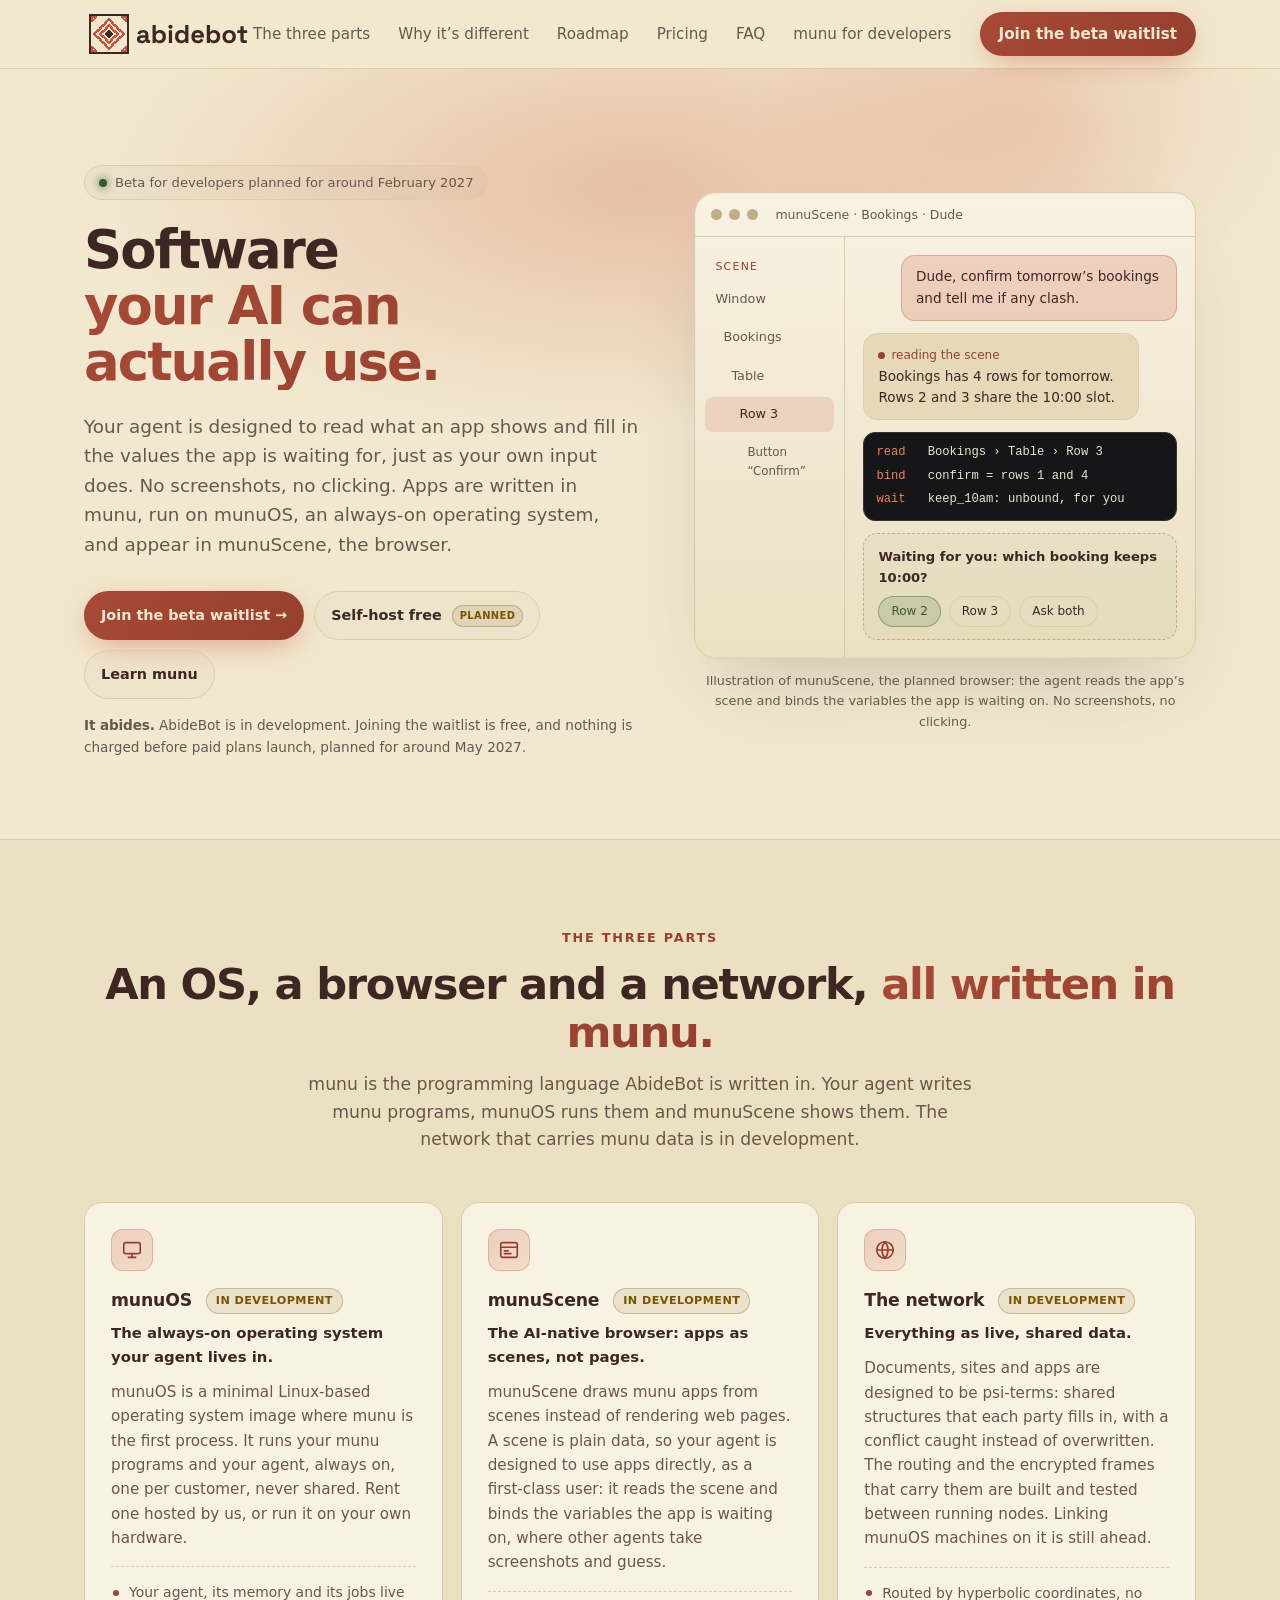
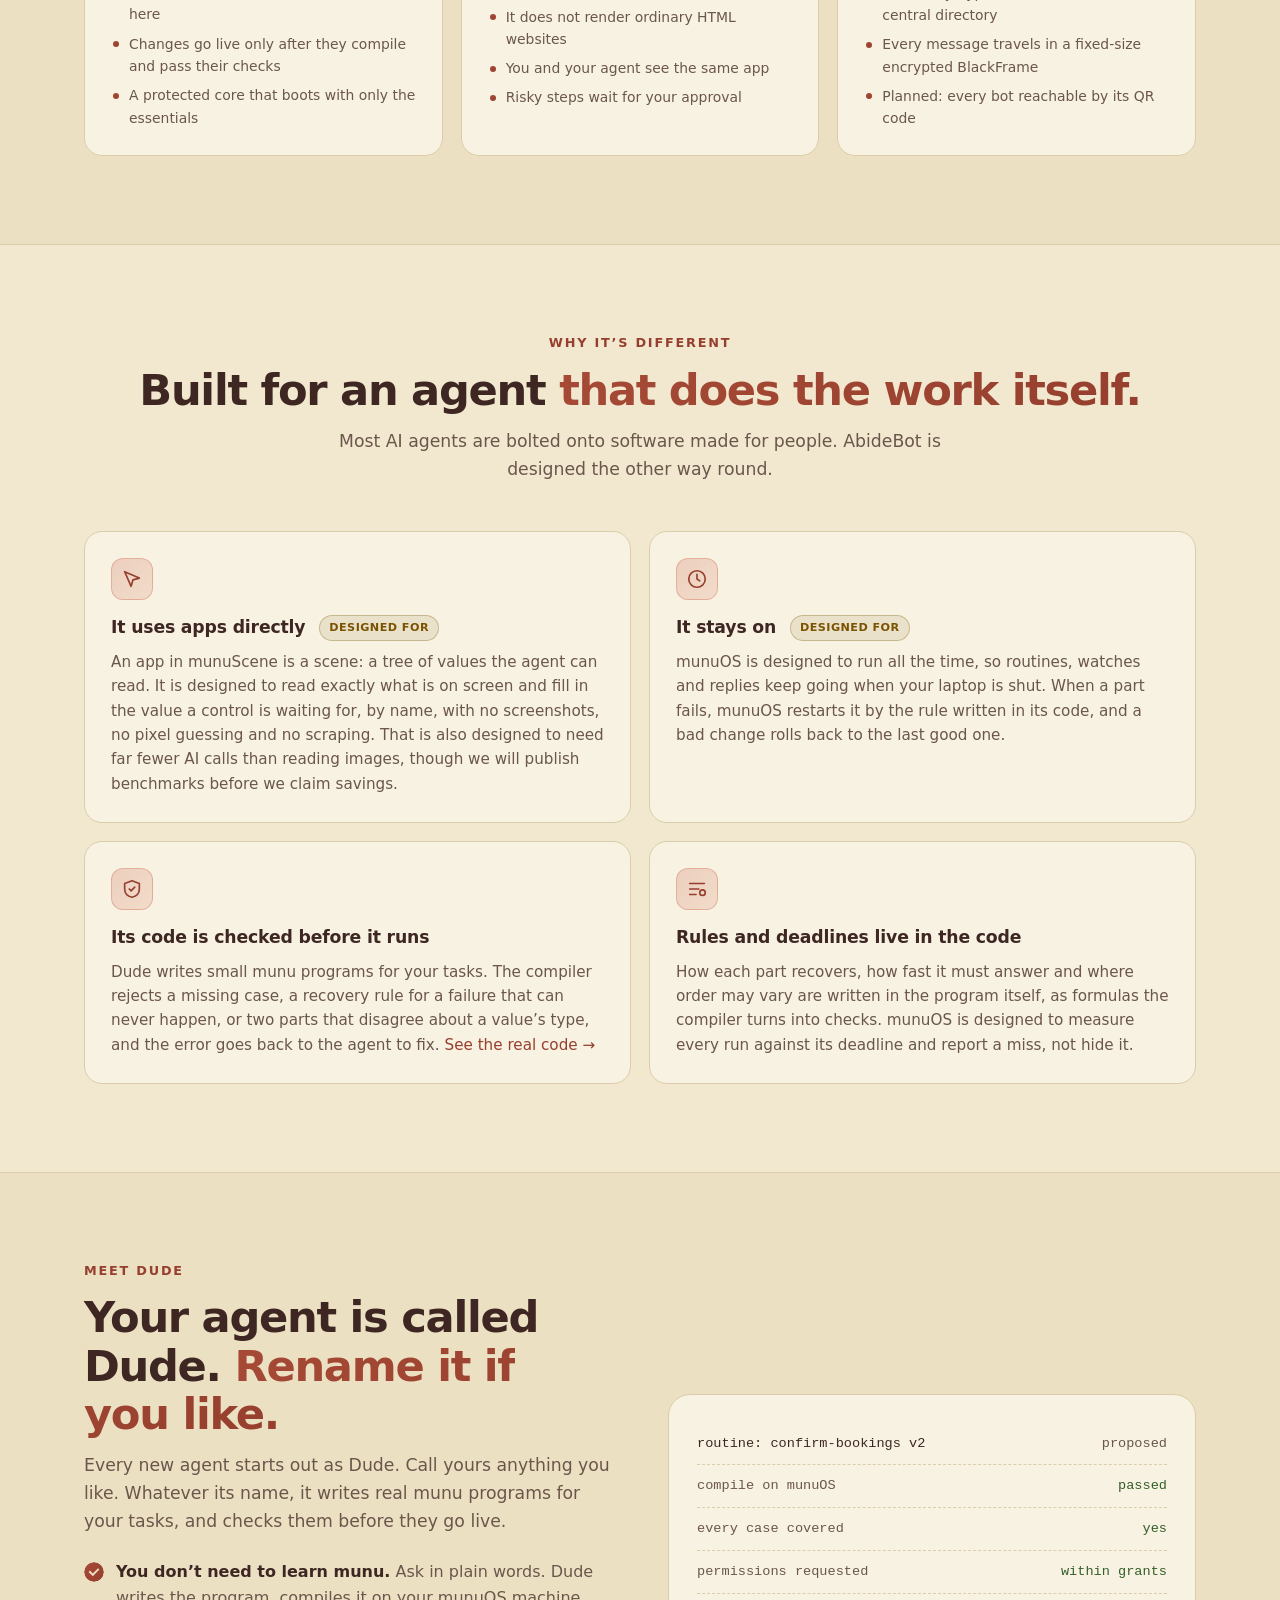
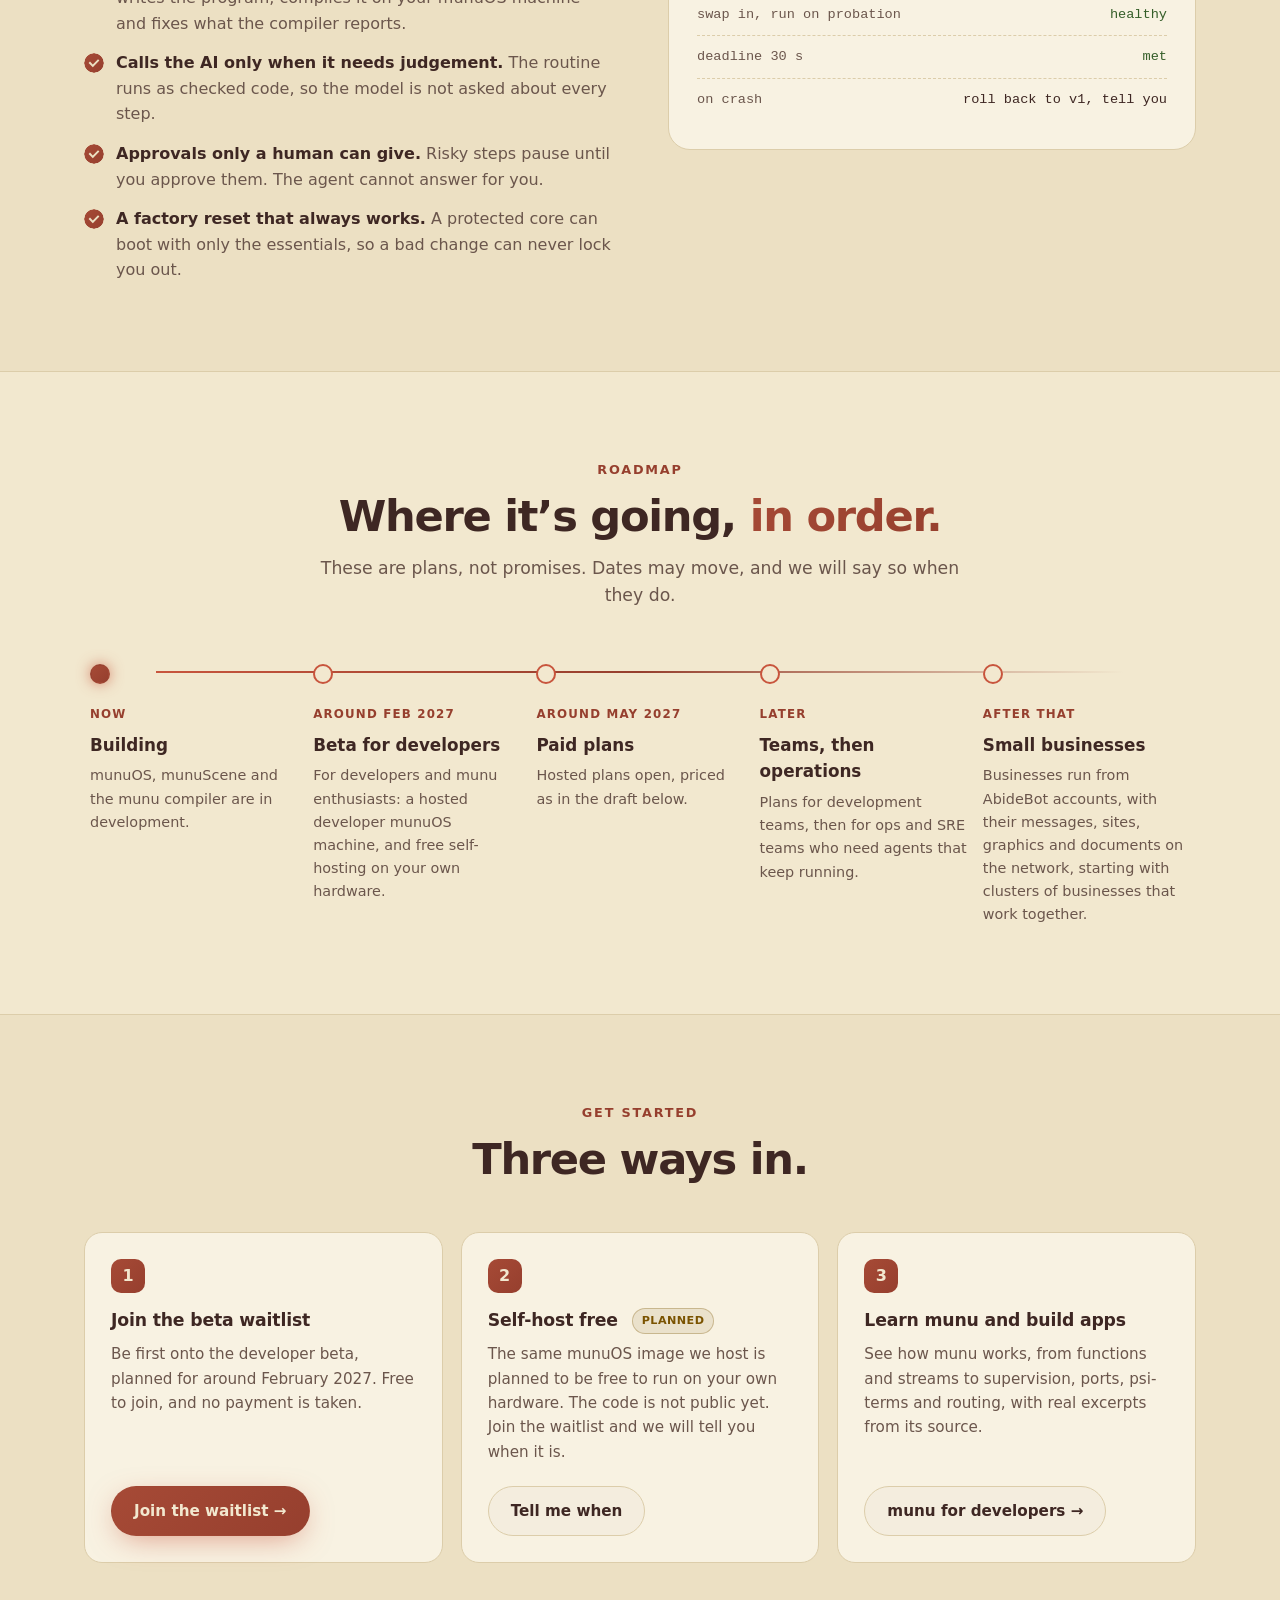
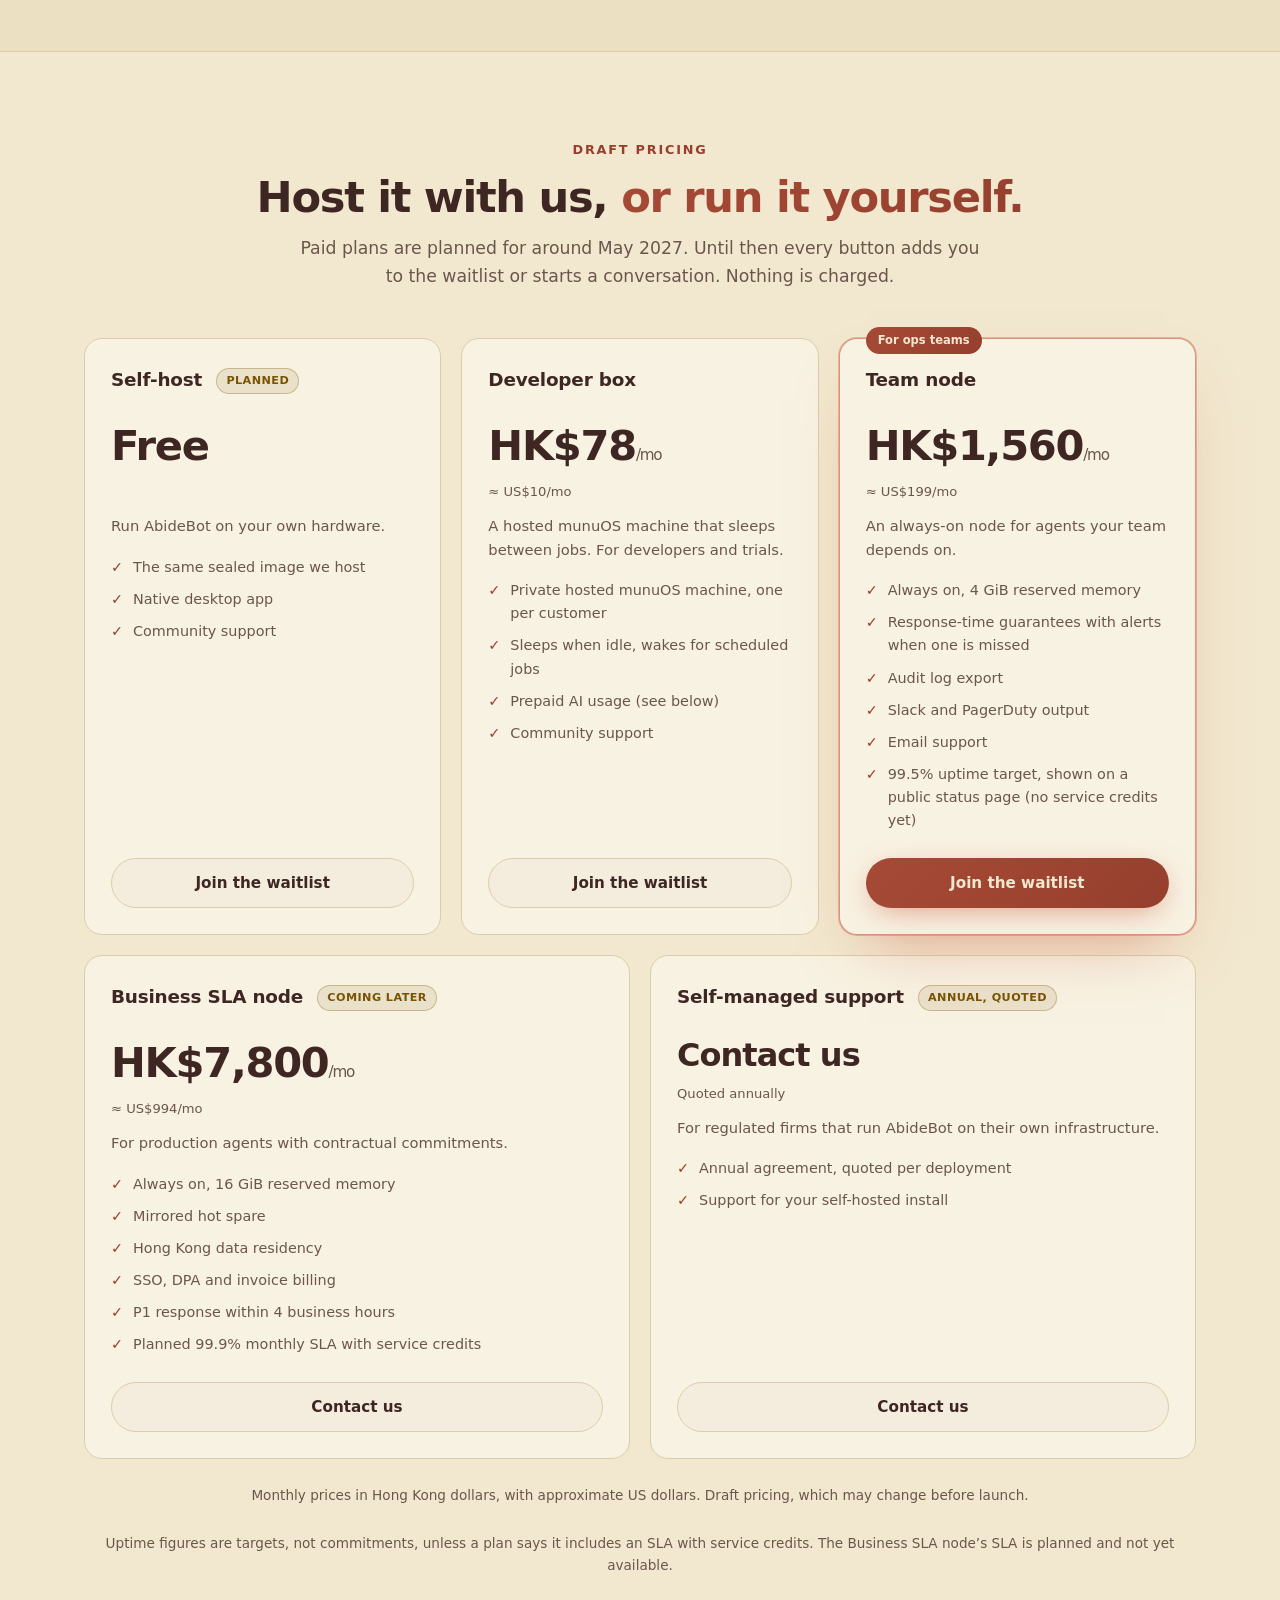
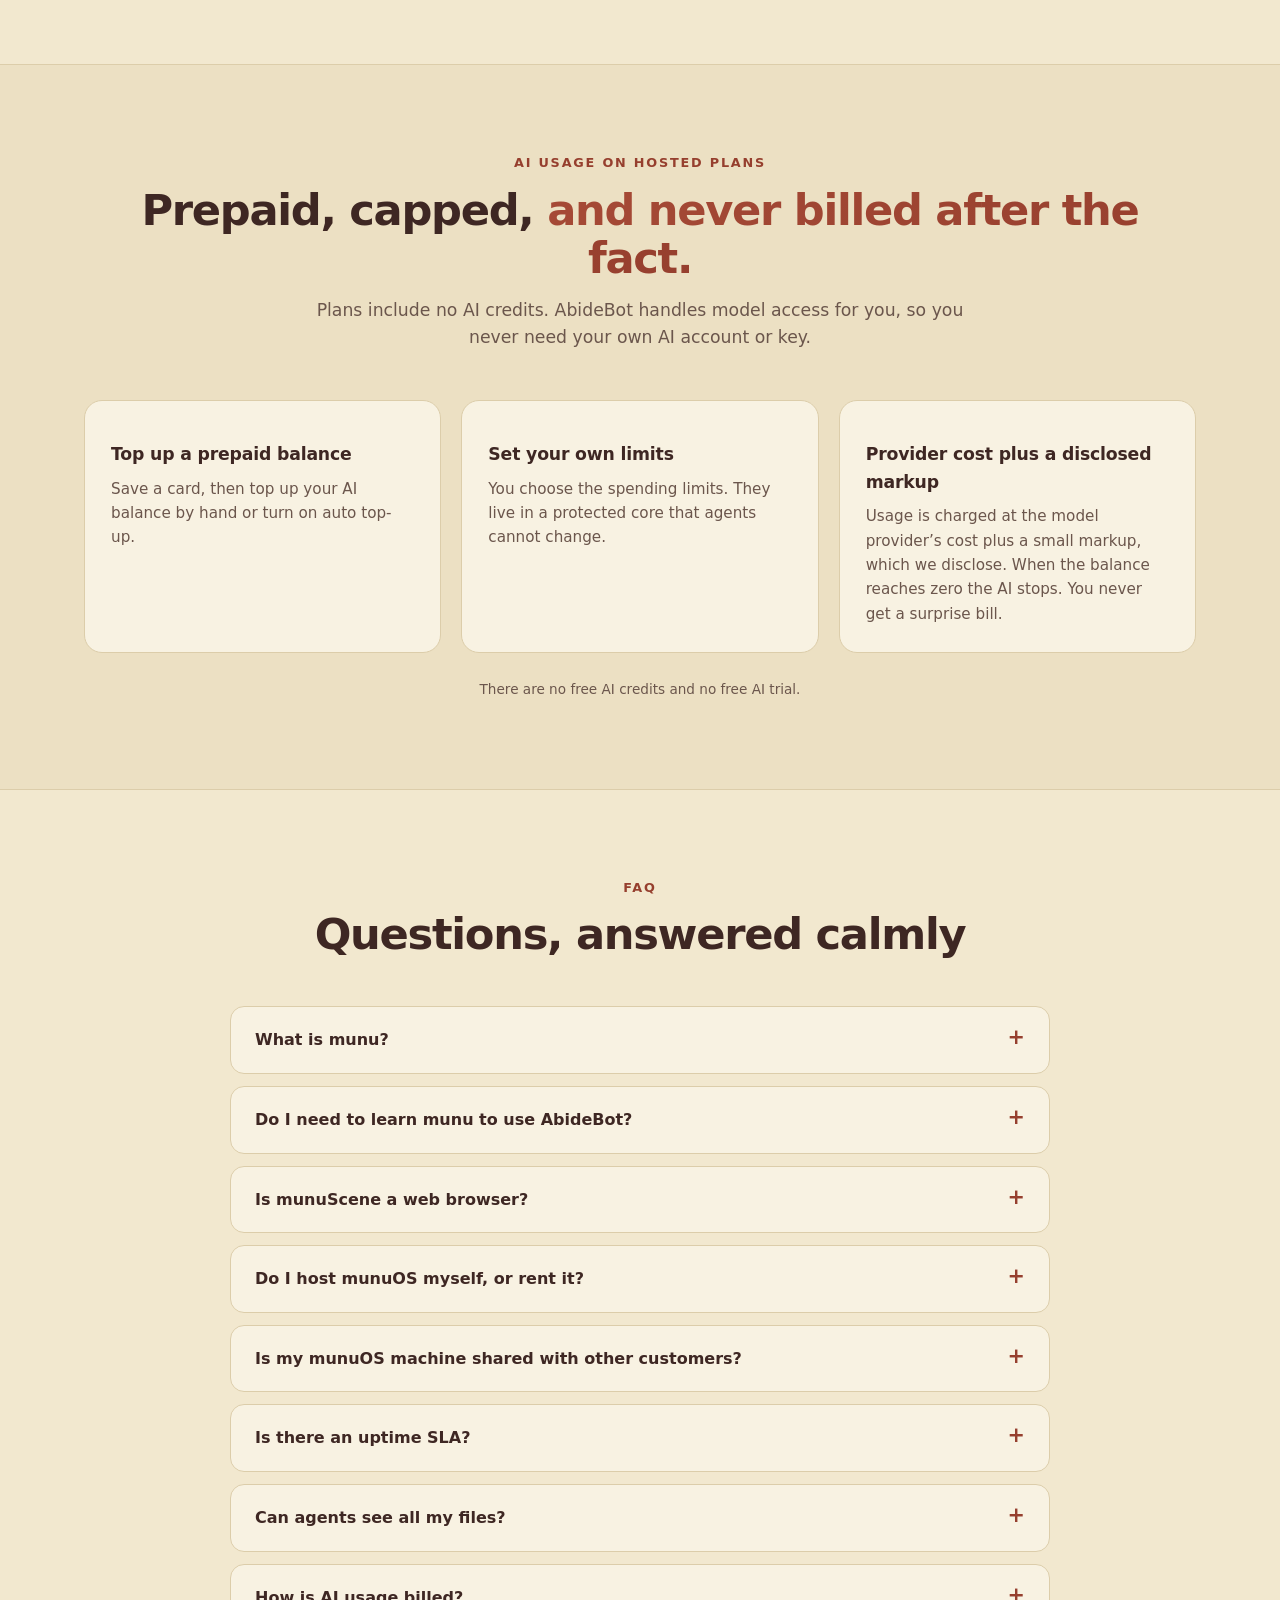
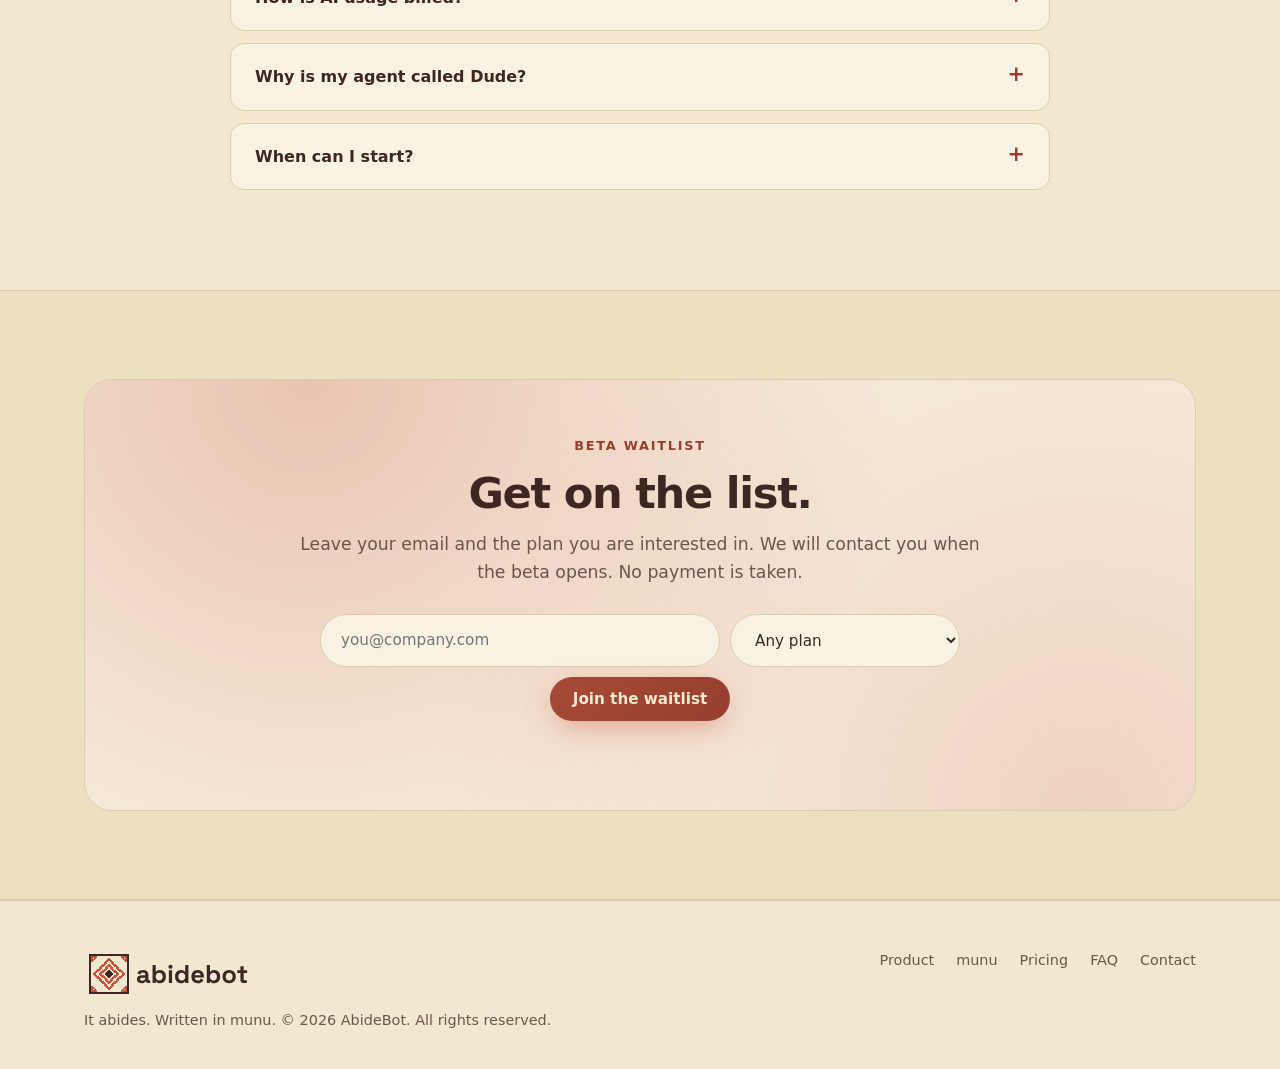
==== commit 928ce57e: "Network: replace Planned with In development, add network write-up and hourglass" ====
--- a/index.html
+++ b/index.html
@@ -75,7 +75,7 @@
     <div class="head center">
       <div class="eyebrow">The three parts</div>
       <h2>An OS, a browser and a network, <span class="grad">all written in munu.</span></h2>
-      <p class="sub">munu is the programming language AbideBot is written in. Your agent writes munu programs, munuOS runs them and munuScene shows them. The network is planned to carry munu data too.</p>
+      <p class="sub">munu is the programming language AbideBot is written in. Your agent writes munu programs, munuOS runs them and munuScene shows them. The network that carries munu data is in development.</p>
     </div>
     <div class="grid g3 parts">
       <div class="card part">
@@ -94,10 +94,10 @@
       </div>
       <div class="card part">
         <div class="ico"><svg viewBox="0 0 24 24"><circle cx="12" cy="12" r="9"/><path d="M12 3a14 14 0 010 18M12 3a14 14 0 000 18M3 12h18"/></svg></div>
-        <h3>The network <span class="tag plan">Planned</span></h3>
+        <h3>The network <span class="tag soon">In development</span></h3>
         <p class="part-sub">Everything as live, shared data.</p>
-        <p>Documents, sites and apps are designed to be psi-terms: shared structures that each party fills in, with a conflict caught instead of overwritten. They are planned to flow between munuOS machines as global dataflow, over hyperbolic routing, encrypted end to end.</p>
-        <ul class="mini"><li>Every bot reachable by its QR code</li><li>Only changes travel, not whole files</li><li>A private network, not the public web</li></ul>
+        <p>Documents, sites and apps are designed to be psi-terms: shared structures that each party fills in, with a conflict caught instead of overwritten. The routing and the encrypted frames that carry them are built and tested between running nodes. Linking munuOS machines on it is still ahead.</p>
+        <ul class="mini"><li>Routed by hyperbolic coordinates, no central directory</li><li>Every message travels in a fixed-size encrypted BlackFrame</li><li>Planned: every bot reachable by its QR code</li></ul>
       </div>
     </div>
   </div>
--- a/assets/style.css
+++ b/assets/style.css
@@ -308,7 +308,7 @@
 .munu-out{font:12px/1.55 ui-monospace,SFMono-Regular,Menlo,Consolas,"Liberation Mono",monospace;color:var(--code-text);background:var(--code-bg);border:1px solid var(--code-line);border-radius:10px;padding:10px 12px;overflow-x:auto}
 .munu-out:empty{display:none}
 .munu-out .ok{color:var(--code-ok)}.munu-out .bad{color:var(--code-bad)}.munu-out .dim{color:var(--code-dim)}
-.munu-out pre{margin:6px 0 0;white-space:pre;font:inherit;color:var(--code-dim)}
+.munu-out pre{margin:6px 0 0;white-space:pre-wrap;overflow-wrap:anywhere;font:inherit;color:var(--code-dim)}
 .xcode mark{background:rgba(var(--code-bad-rgb),.22);color:inherit;border-bottom:2px solid var(--code-bad);border-radius:2px}
 @media (max-width:720px){.mx-badge{font-size:.64rem}.munu-out{font-size:11px}}
 .mx-status{max-width:1100px;margin:0 auto;color:var(--bad);text-align:center}
@@ -330,3 +330,14 @@
 .mx-ta:focus-visible{outline:none}
 ::selection{background:rgba(var(--acc-rgb),.3)}
 .mx-btn:focus-visible{outline-offset:1px}
+
+/* network hourglass */
+.hg{margin:0;display:flex;flex-direction:column;align-items:center;gap:6px}
+.hg-row{display:flex;flex-direction:column;align-items:center;justify-content:center;text-align:center;padding:9px 14px;font-size:.88rem;color:var(--text);background:var(--raise);border:1px solid var(--line);border-radius:10px;min-height:42px}
+.hg-w1{width:100%}.hg-w2{width:84%}.hg-w3{width:68%}
+.hg-waist{width:46%;background:rgba(var(--acc-rgb),.16);border-color:rgba(var(--acc-rgb),.55)}
+.hg-waist b{color:var(--a2);font-size:1rem}
+.hg-waist span{font-size:.72rem;color:var(--muted);line-height:1.35}
+.hg figcaption{font-size:.8rem;color:var(--muted);margin-top:8px;text-align:center}
+@media (max-width:720px){.hg-waist{width:72%}.hg-w3{width:84%}.hg-w2{width:92%}}
+.xtxt p+p{margin-top:10px}
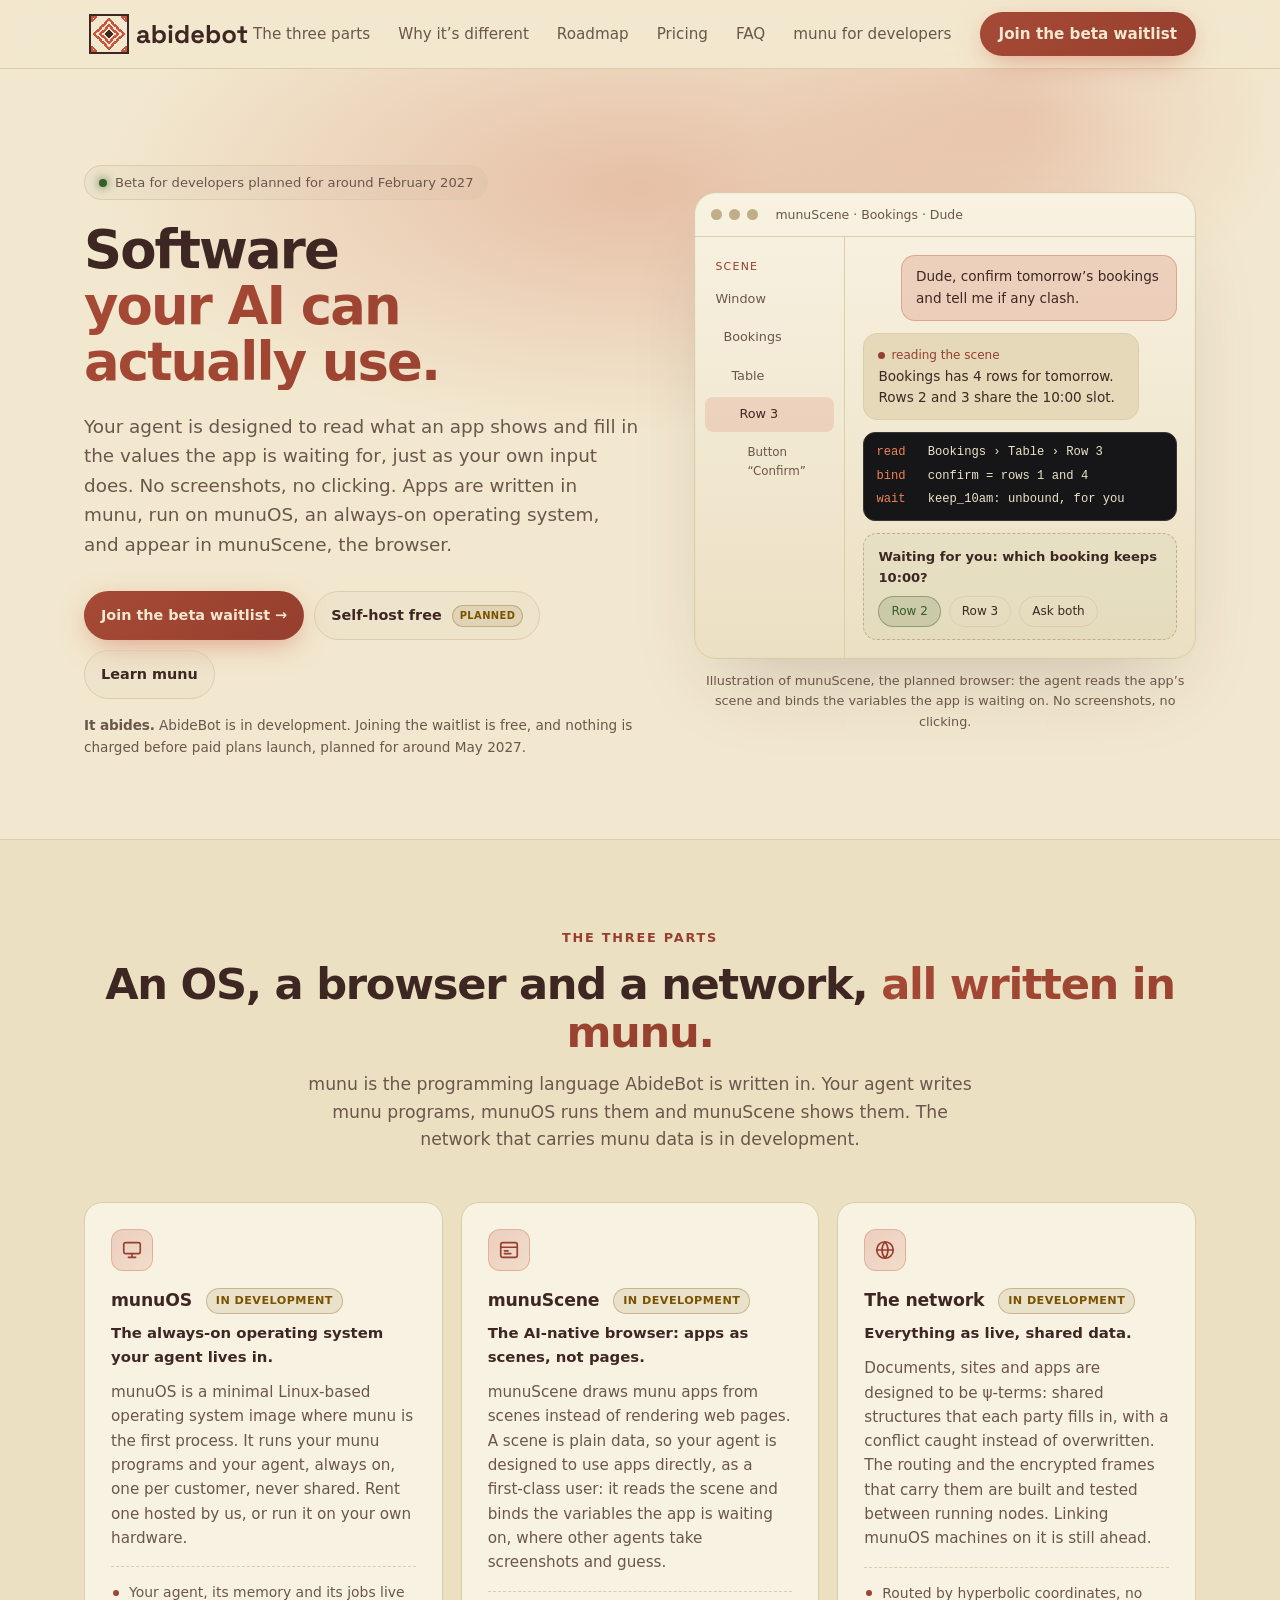
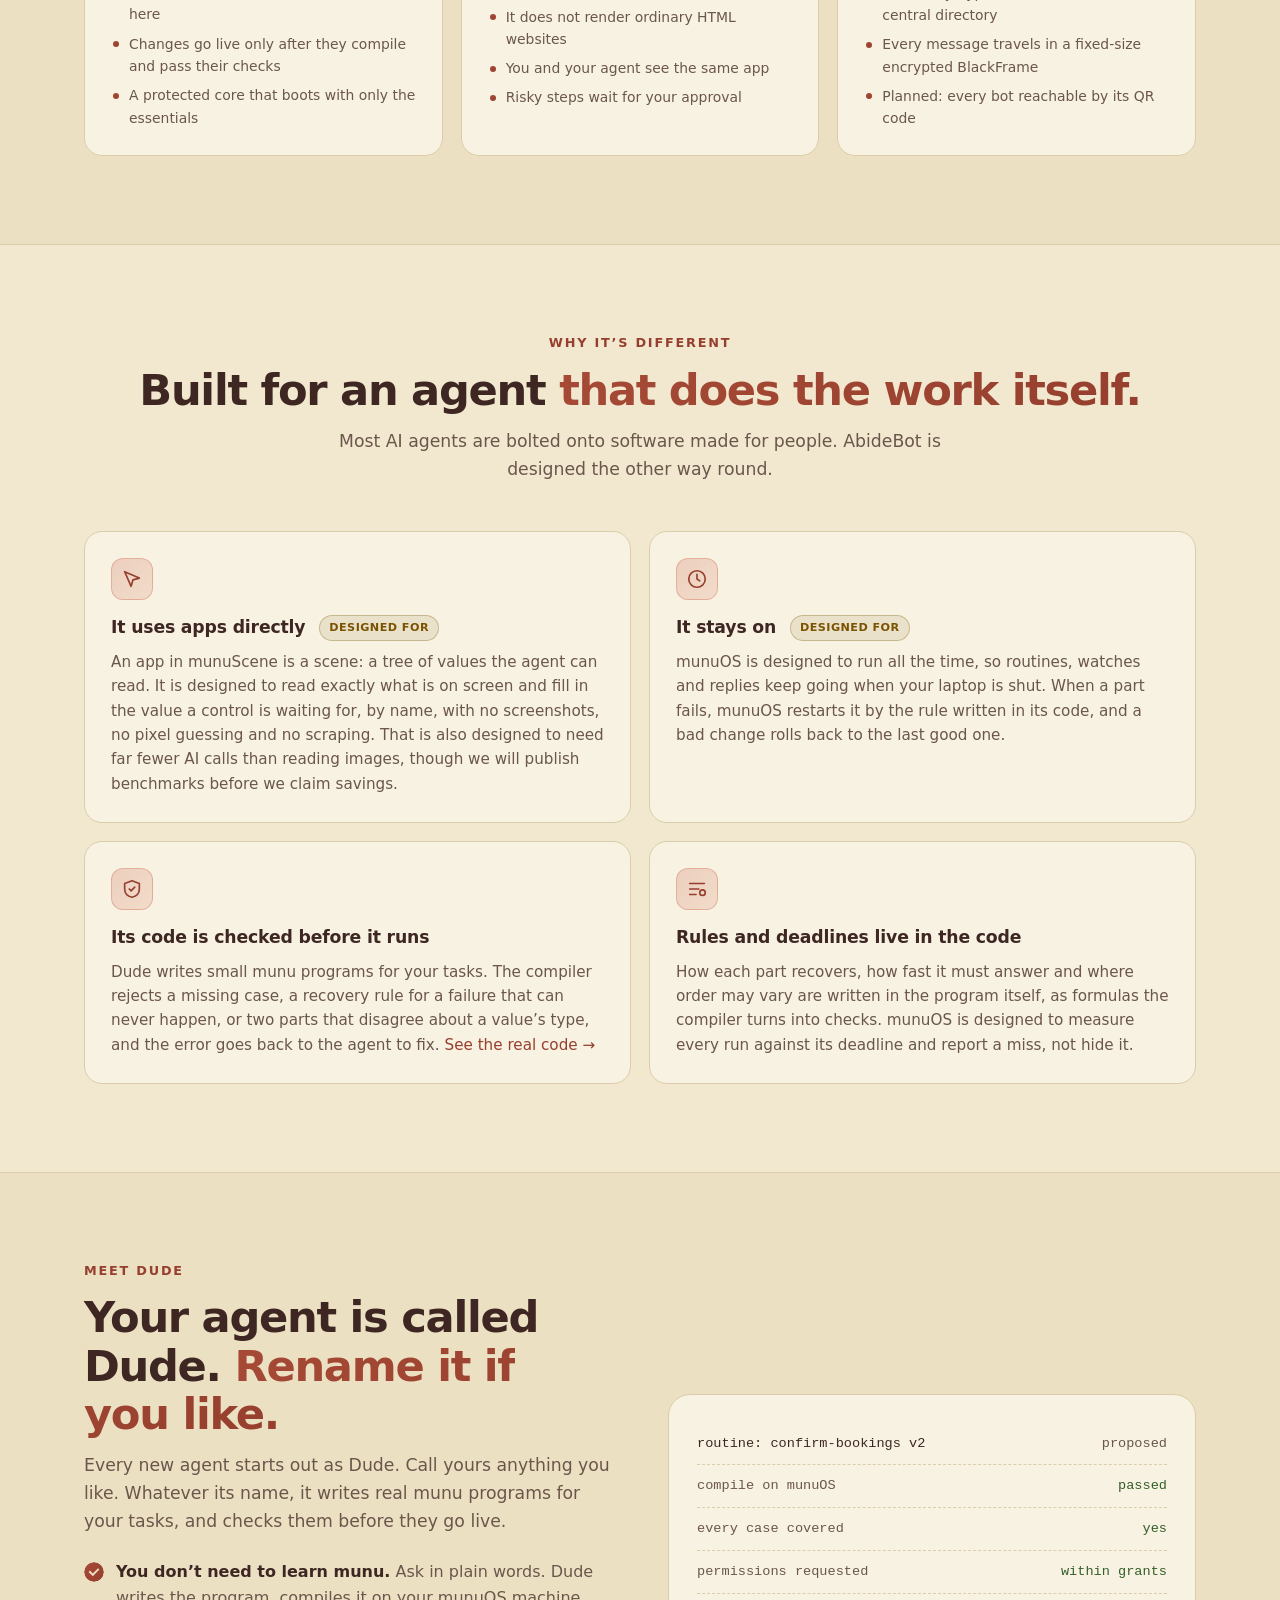
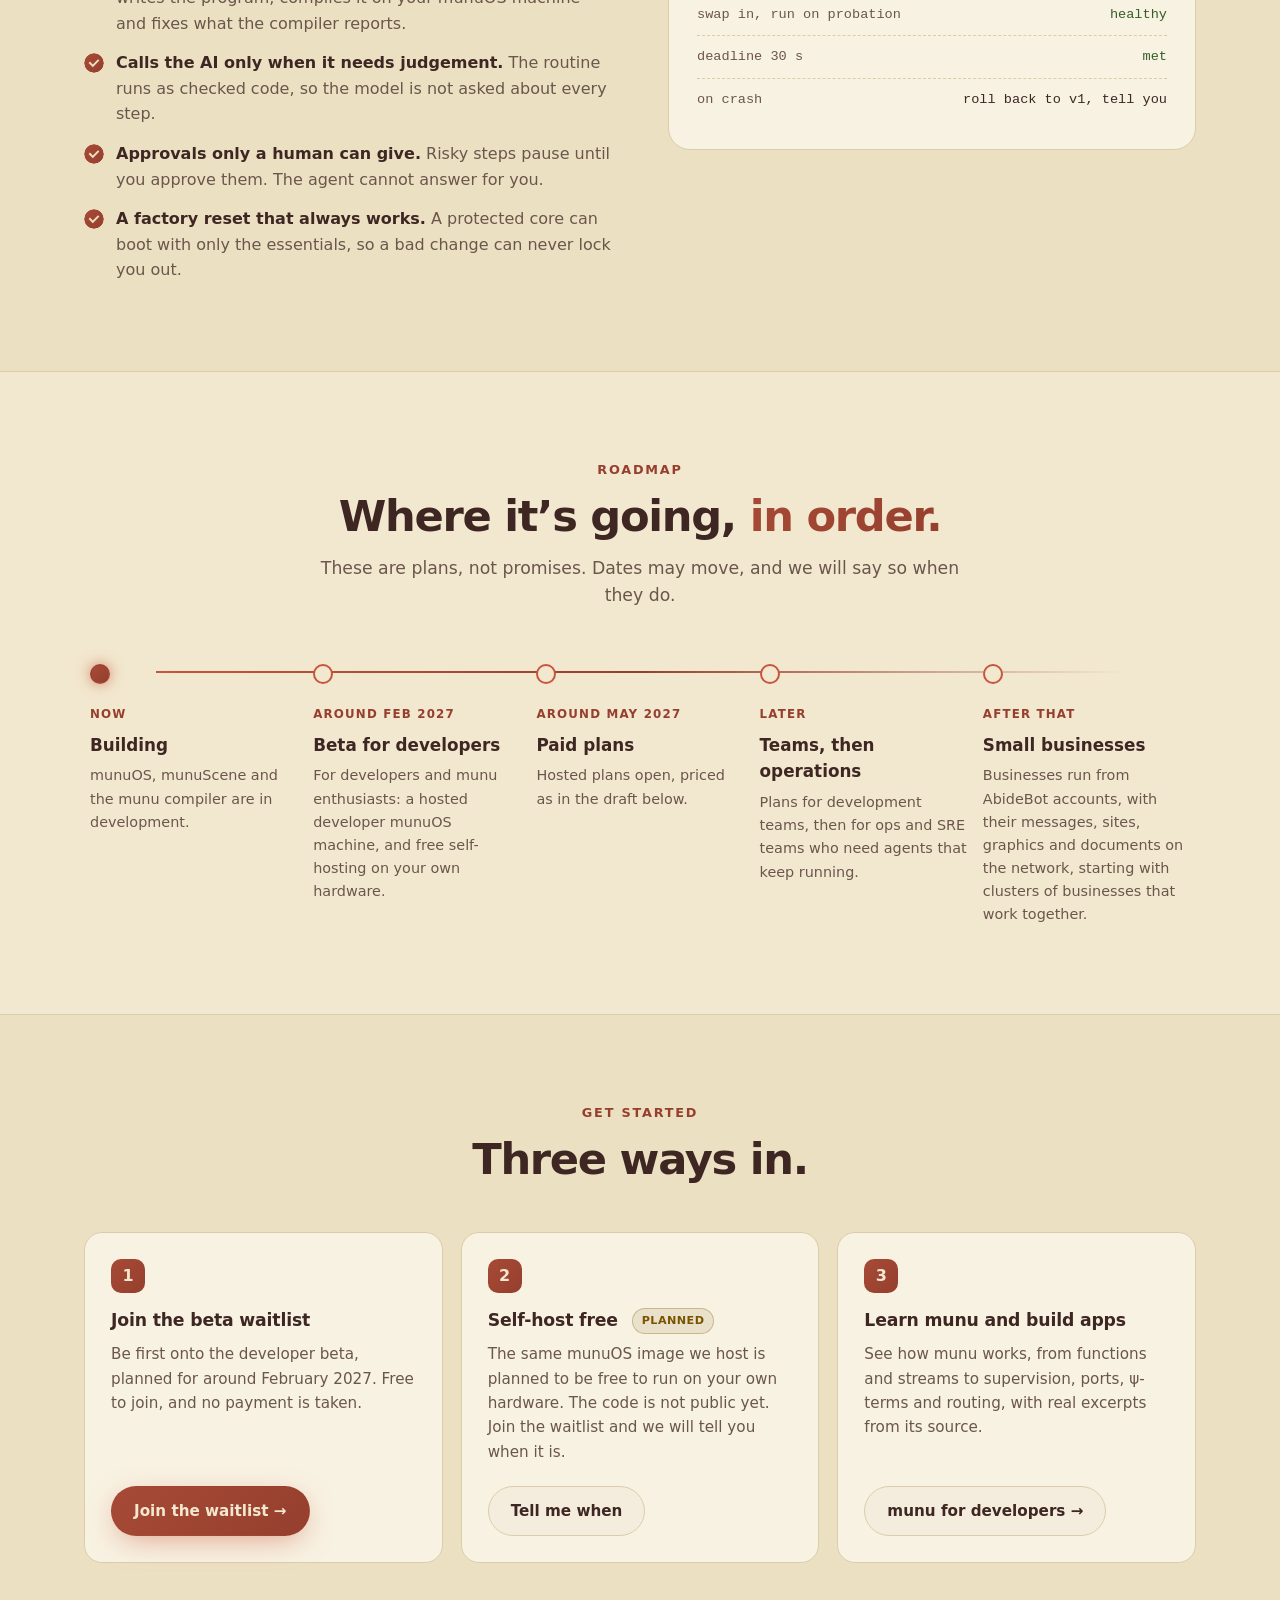
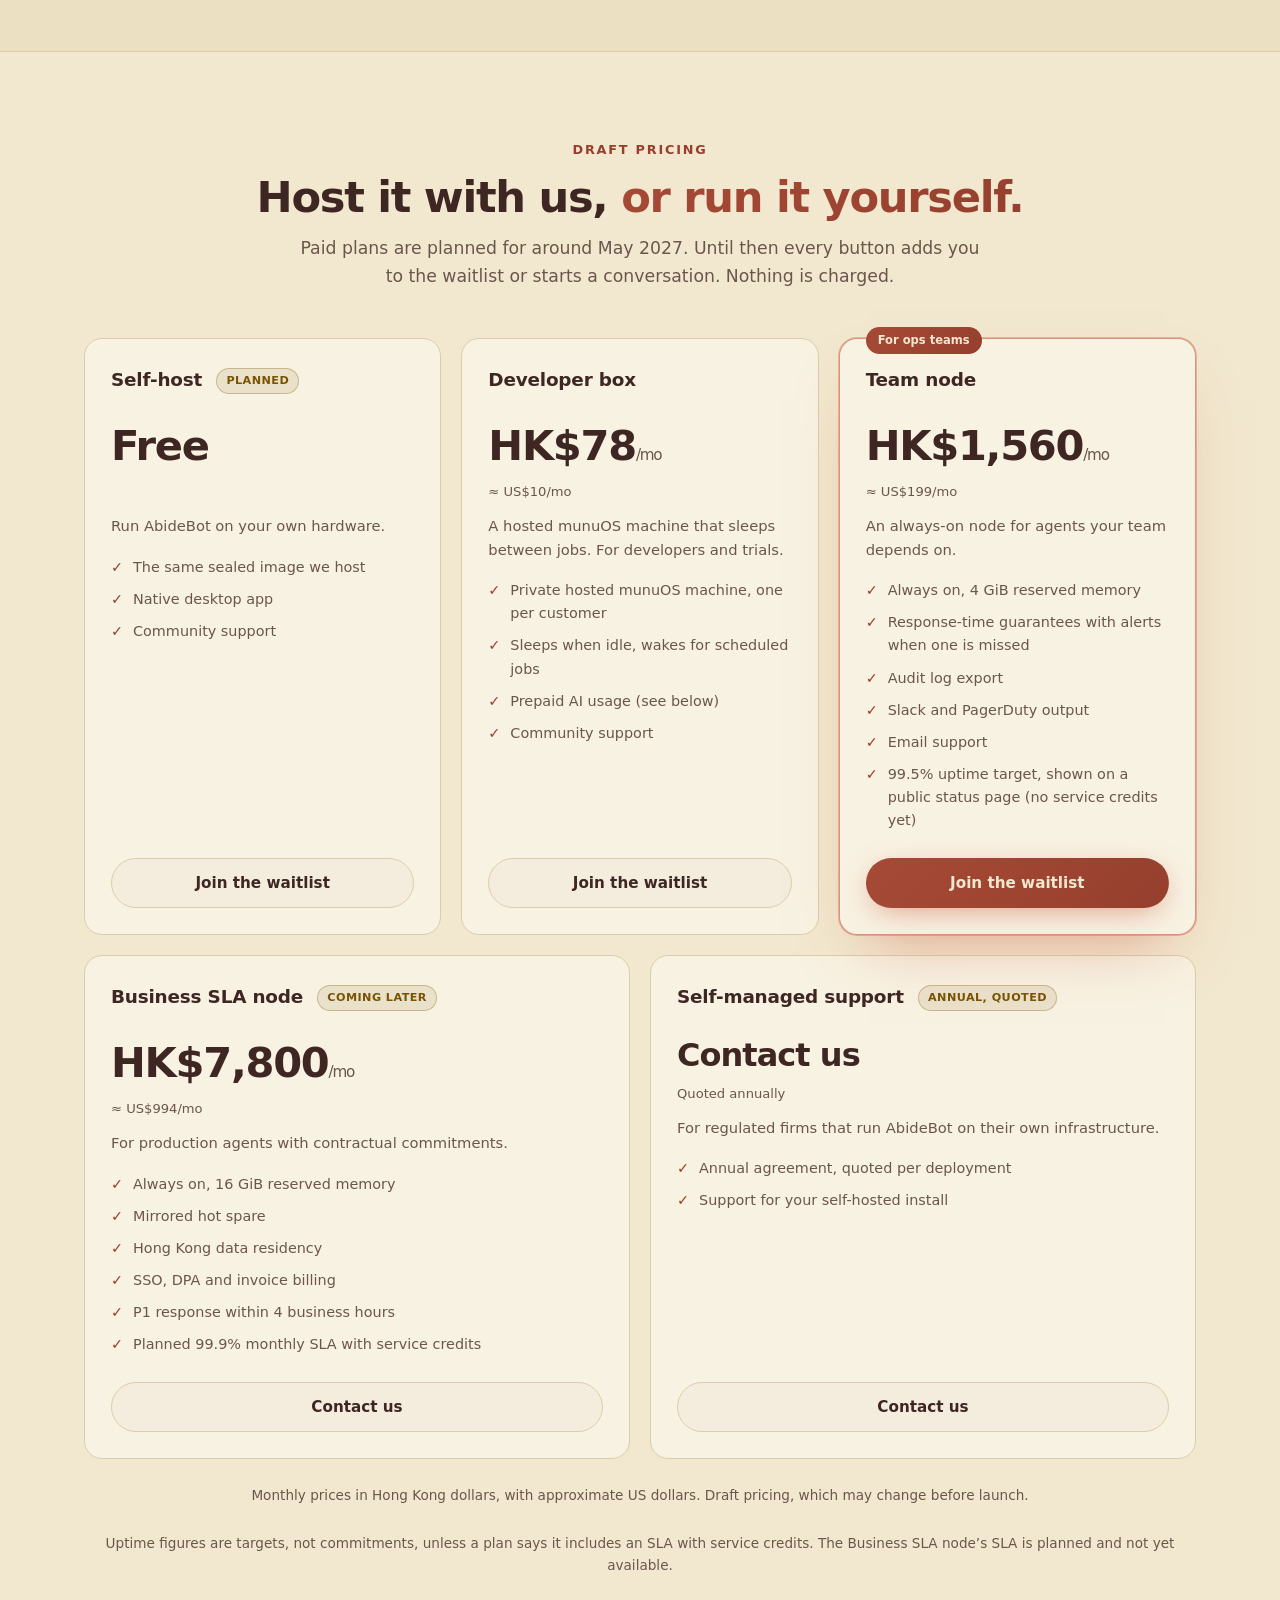
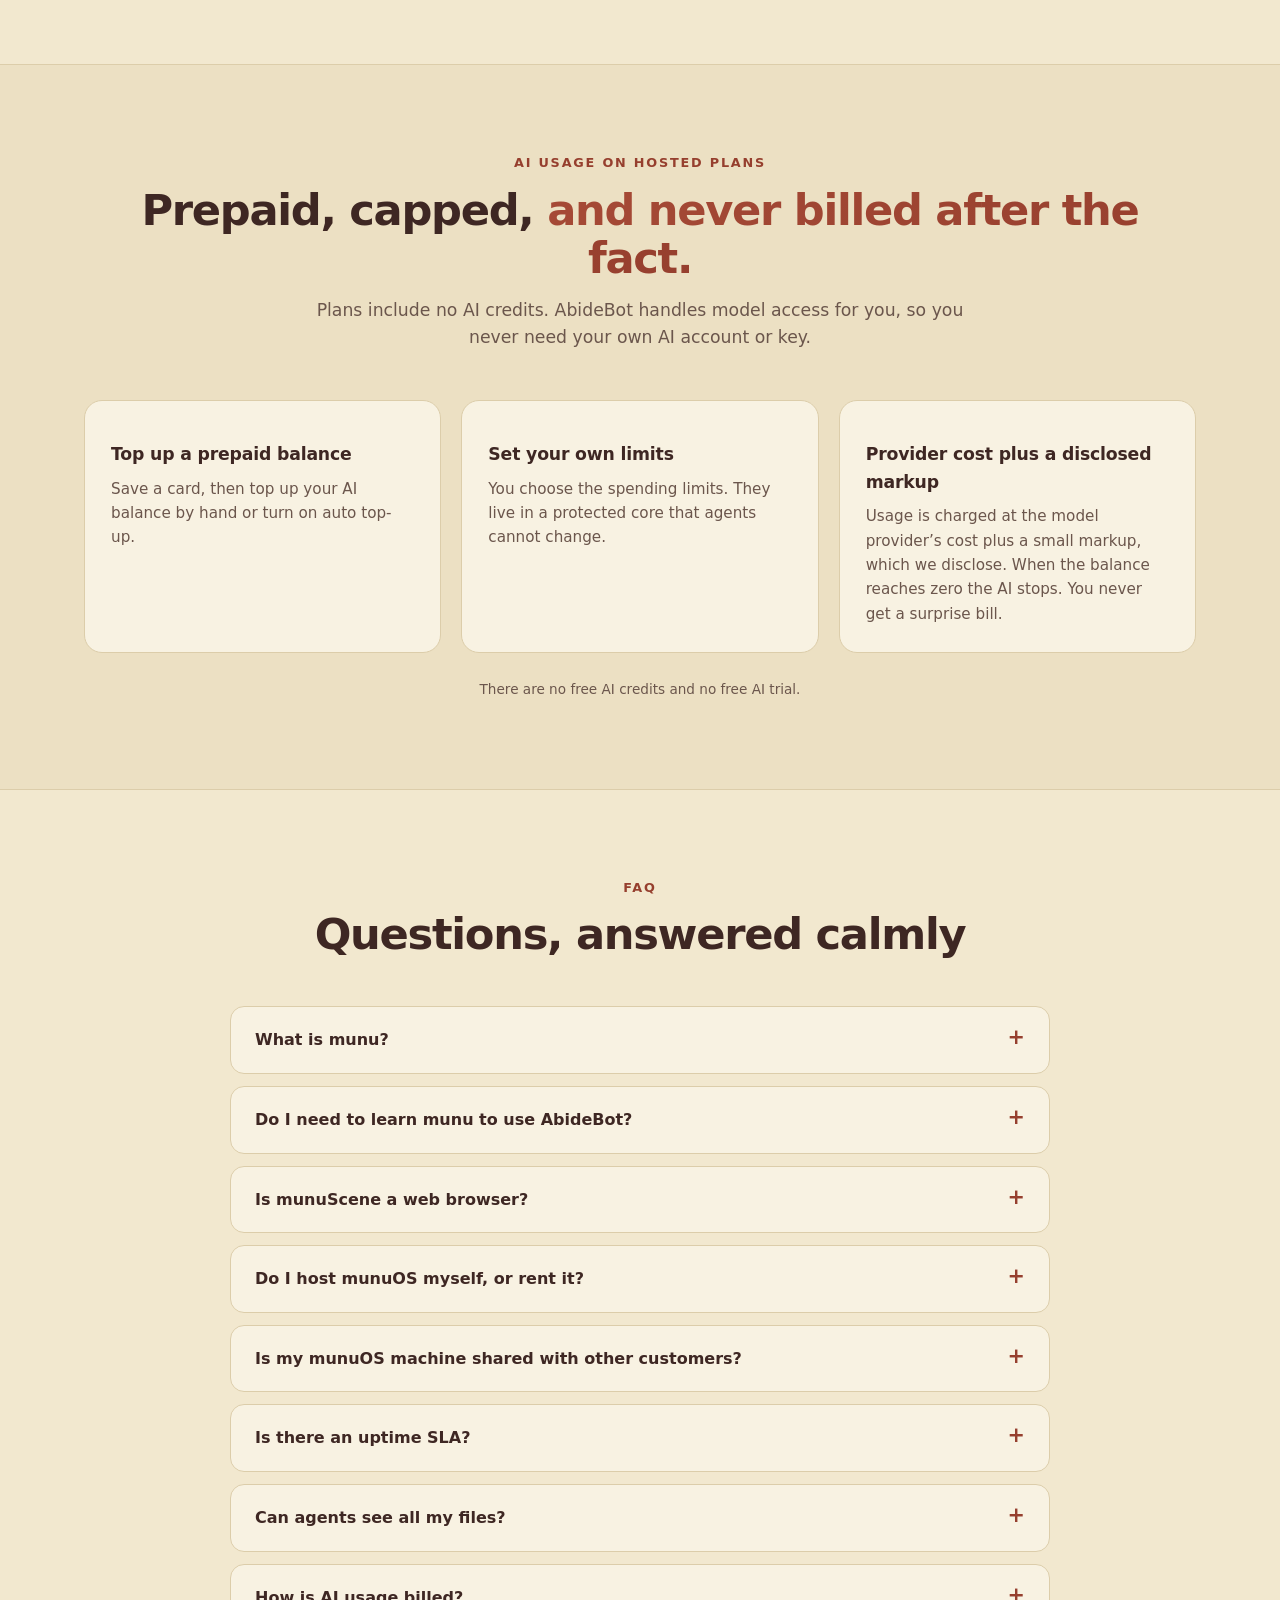
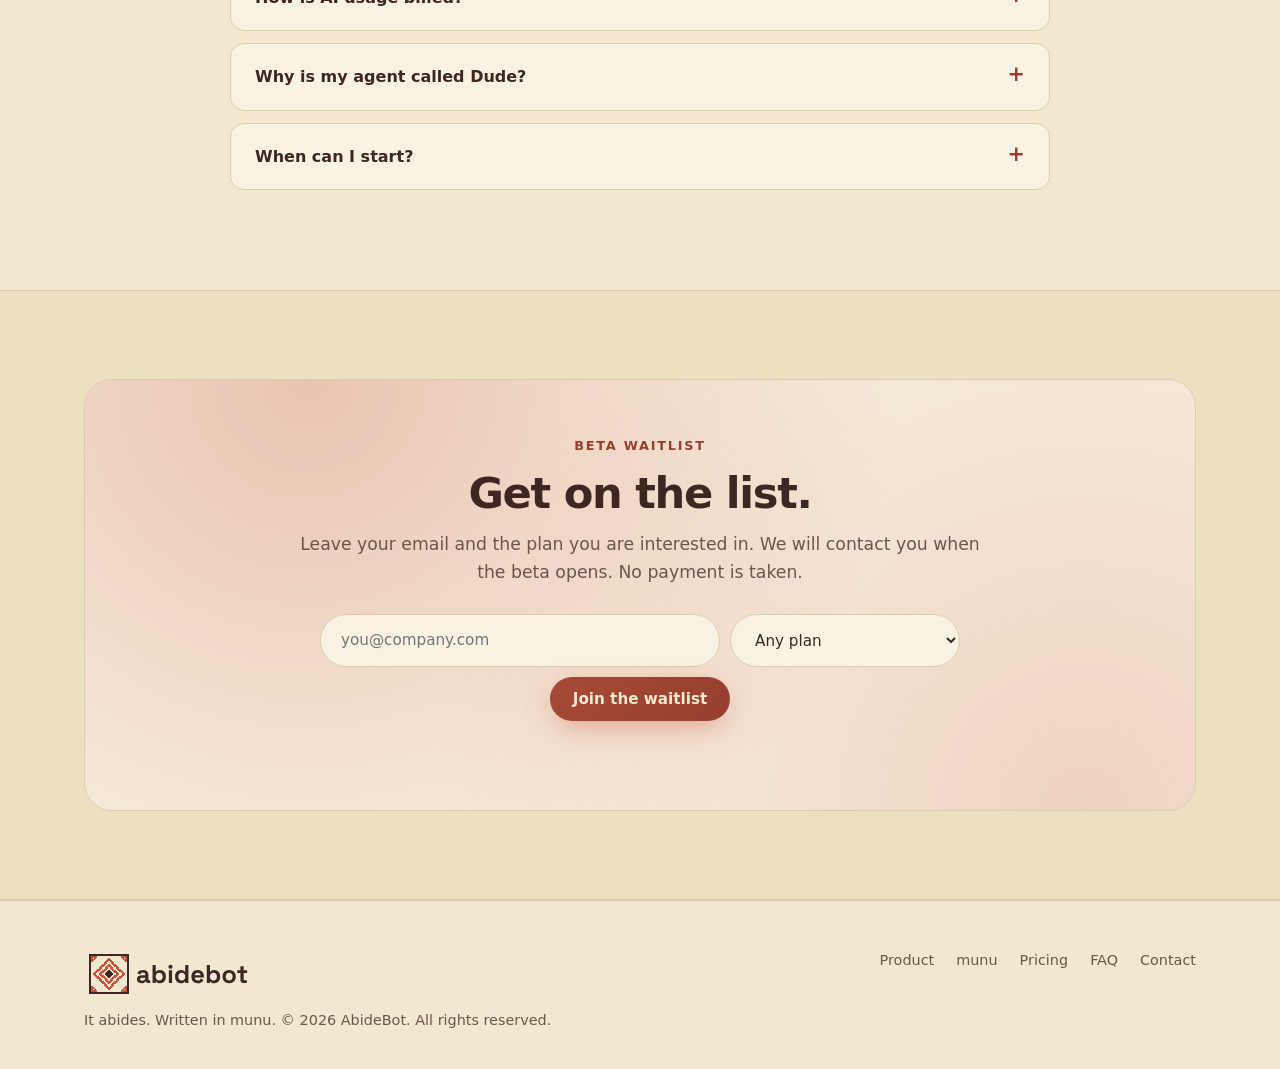
==== commit 1d34264f: "Use ψ-terms consistently instead of psi-terms" ====
--- a/index.html
+++ b/index.html
@@ -96,7 +96,7 @@
         <div class="ico"><svg viewBox="0 0 24 24"><circle cx="12" cy="12" r="9"/><path d="M12 3a14 14 0 010 18M12 3a14 14 0 000 18M3 12h18"/></svg></div>
         <h3>The network <span class="tag soon">In development</span></h3>
         <p class="part-sub">Everything as live, shared data.</p>
-        <p>Documents, sites and apps are designed to be psi-terms: shared structures that each party fills in, with a conflict caught instead of overwritten. The routing and the encrypted frames that carry them are built and tested between running nodes. Linking munuOS machines on it is still ahead.</p>
+        <p>Documents, sites and apps are designed to be ψ-terms: shared structures that each party fills in, with a conflict caught instead of overwritten. The routing and the encrypted frames that carry them are built and tested between running nodes. Linking munuOS machines on it is still ahead.</p>
         <ul class="mini"><li>Routed by hyperbolic coordinates, no central directory</li><li>Every message travels in a fixed-size encrypted BlackFrame</li><li>Planned: every bot reachable by its QR code</li></ul>
       </div>
     </div>
@@ -170,7 +170,7 @@
     <div class="grid g3 ways">
       <div class="card way"><span class="way-n">1</span><h3>Join the beta waitlist</h3><p>Be first onto the developer beta, planned for around February 2027. Free to join, and no payment is taken.</p><a class="btn btn-primary" href="#early-access">Join the waitlist &rarr;</a></div>
       <div class="card way" id="self-host"><span class="way-n">2</span><h3>Self-host free <span class="tag soon">Planned</span></h3><p>The same munuOS image we host is planned to be free to run on your own hardware. The code is not public yet. Join the waitlist and we will tell you when it is.</p><a class="btn btn-ghost" href="#early-access" data-plan="Self-host">Tell me when</a></div>
-      <div class="card way"><span class="way-n">3</span><h3>Learn munu and build apps</h3><p>See how munu works, from functions and streams to supervision, ports, psi-terms and routing, with real excerpts from its source.</p><a class="btn btn-ghost" href="munu.html">munu for developers &rarr;</a></div>
+      <div class="card way"><span class="way-n">3</span><h3>Learn munu and build apps</h3><p>See how munu works, from functions and streams to supervision, ports, ψ-terms and routing, with real excerpts from its source.</p><a class="btn btn-ghost" href="munu.html">munu for developers &rarr;</a></div>
     </div>
   </div>
 </section>
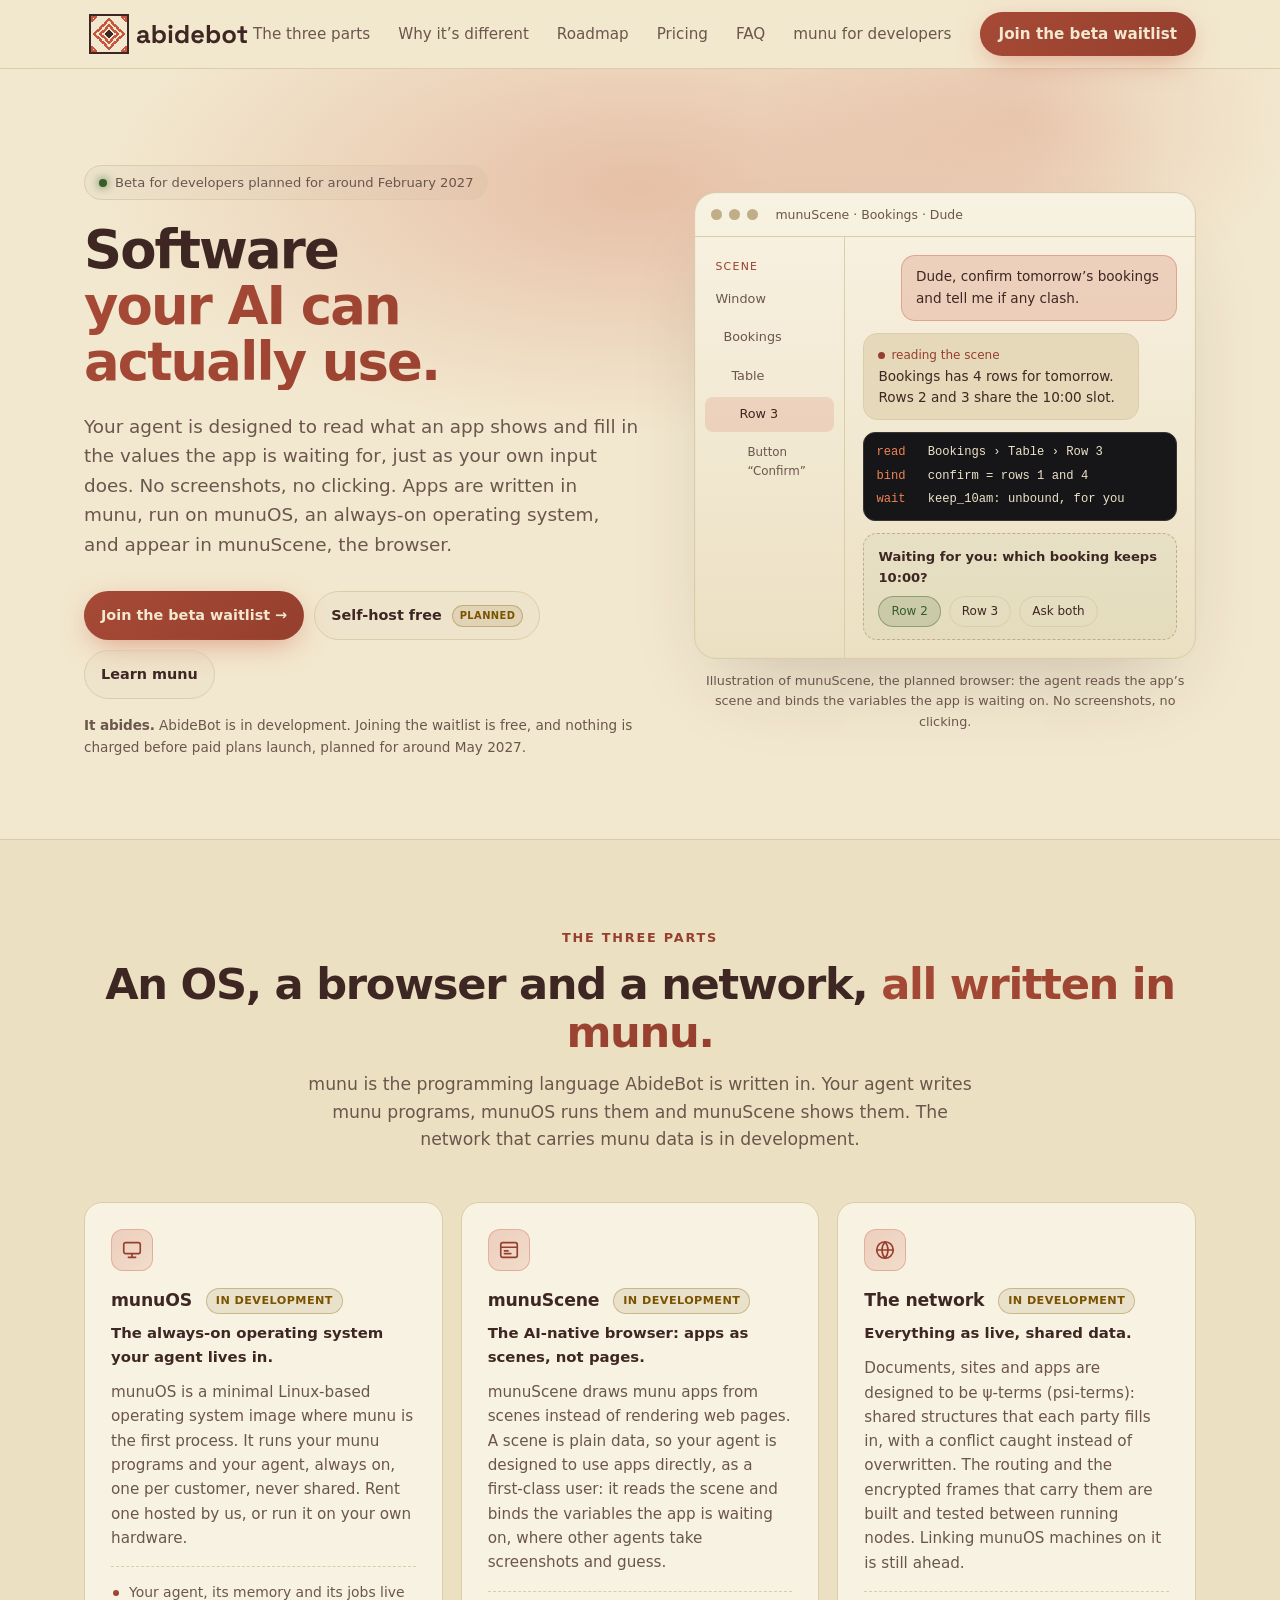
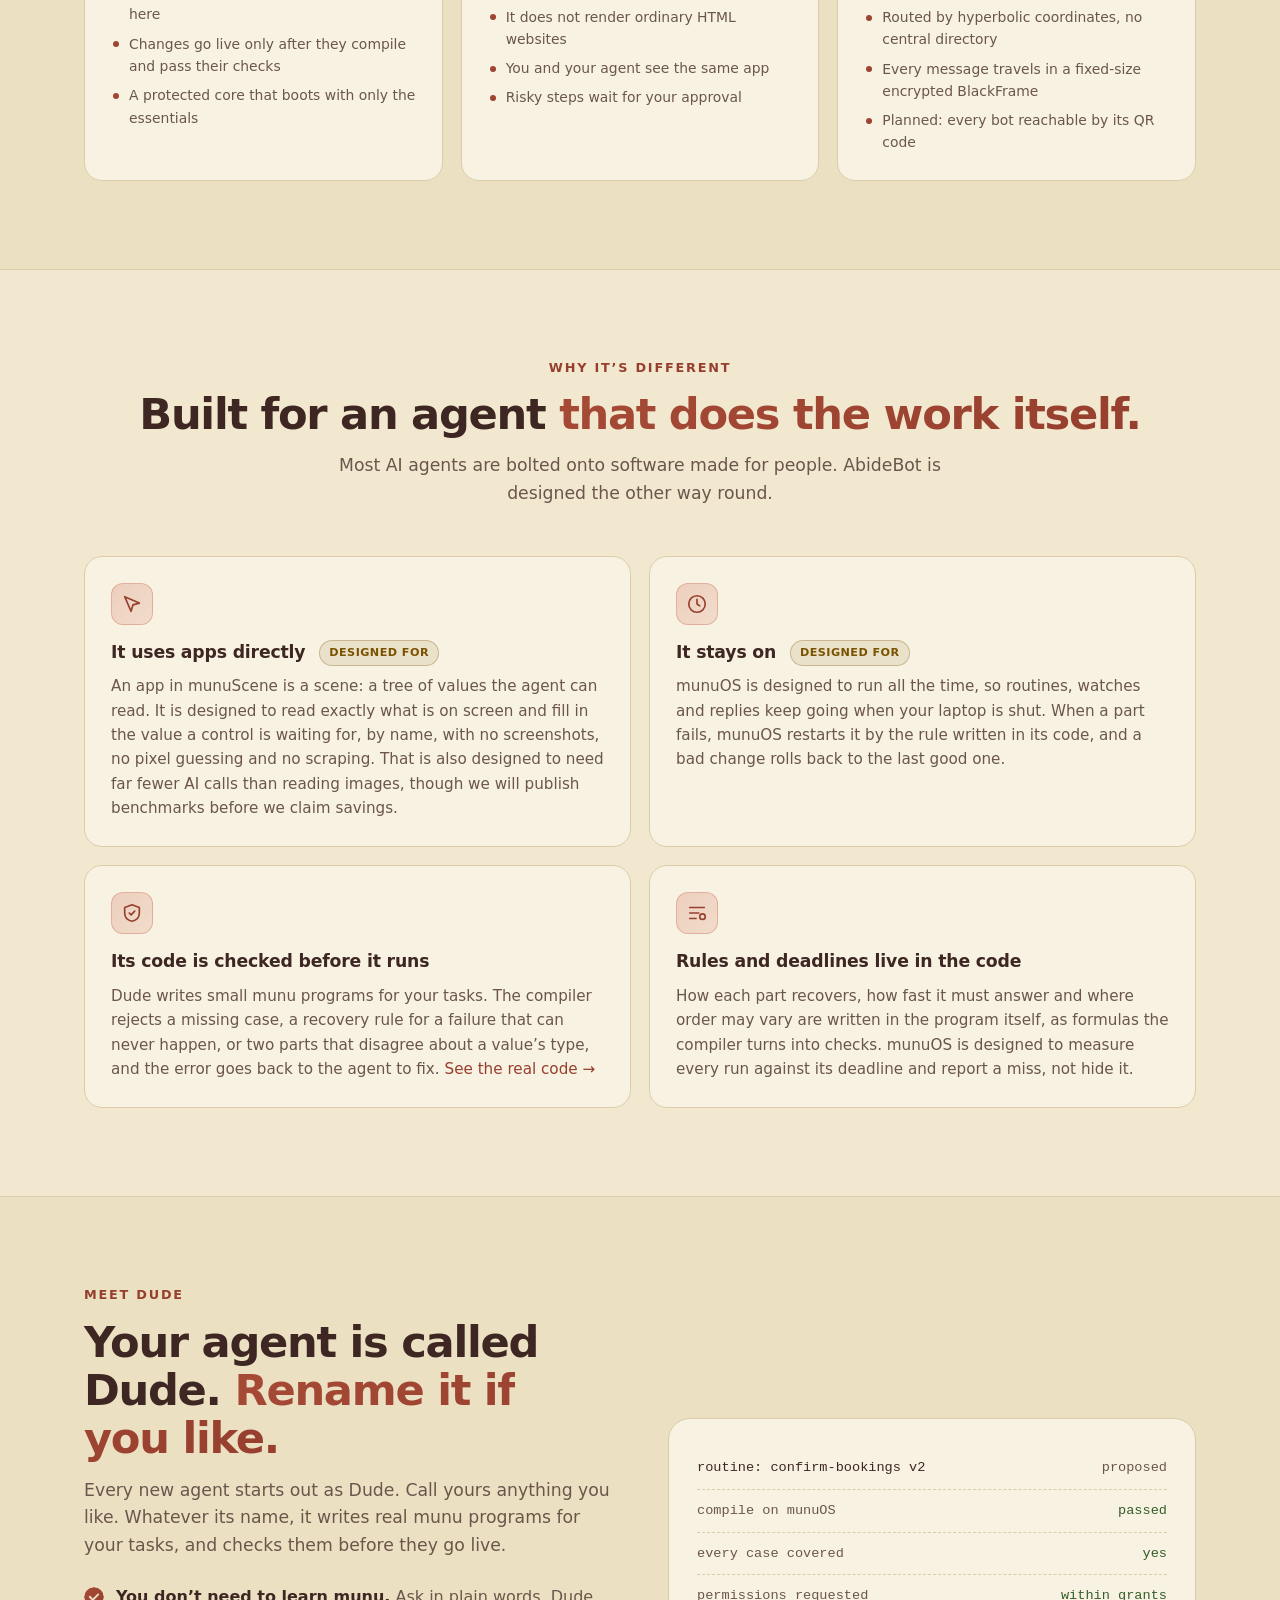
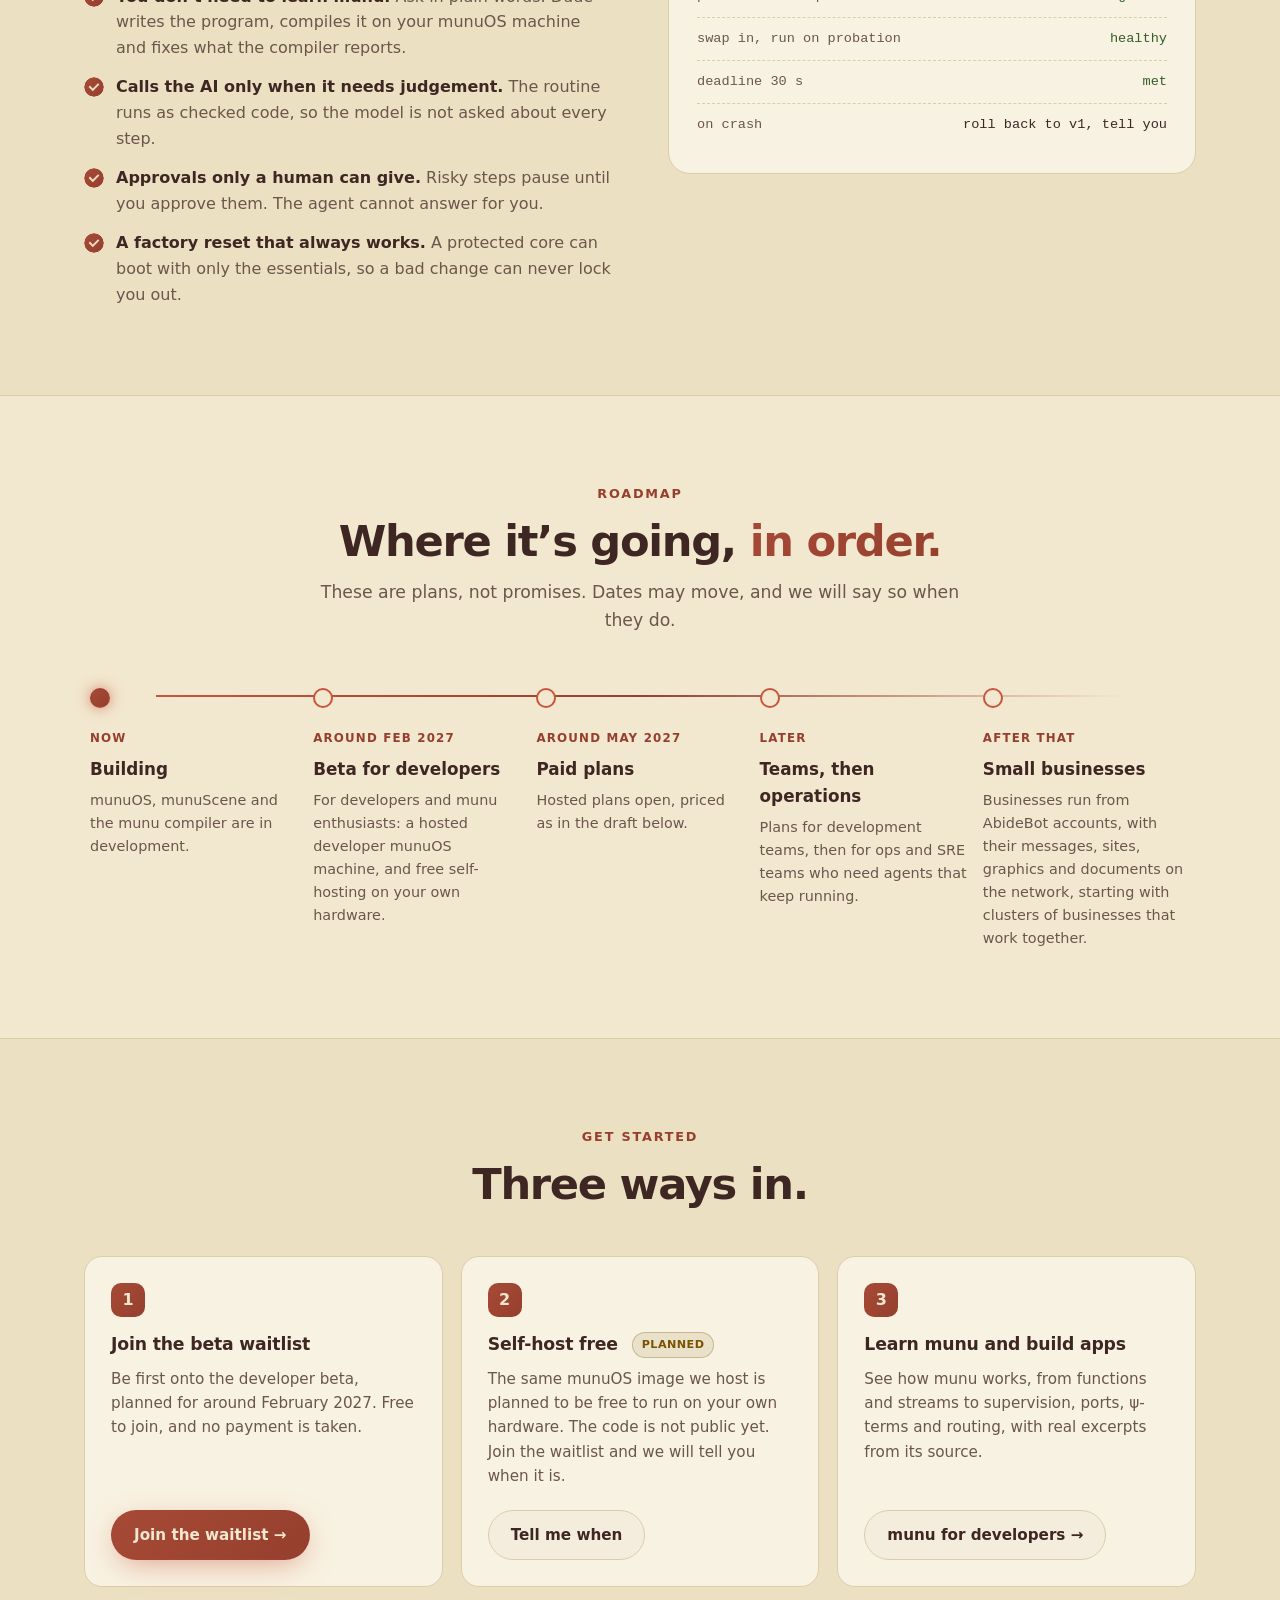
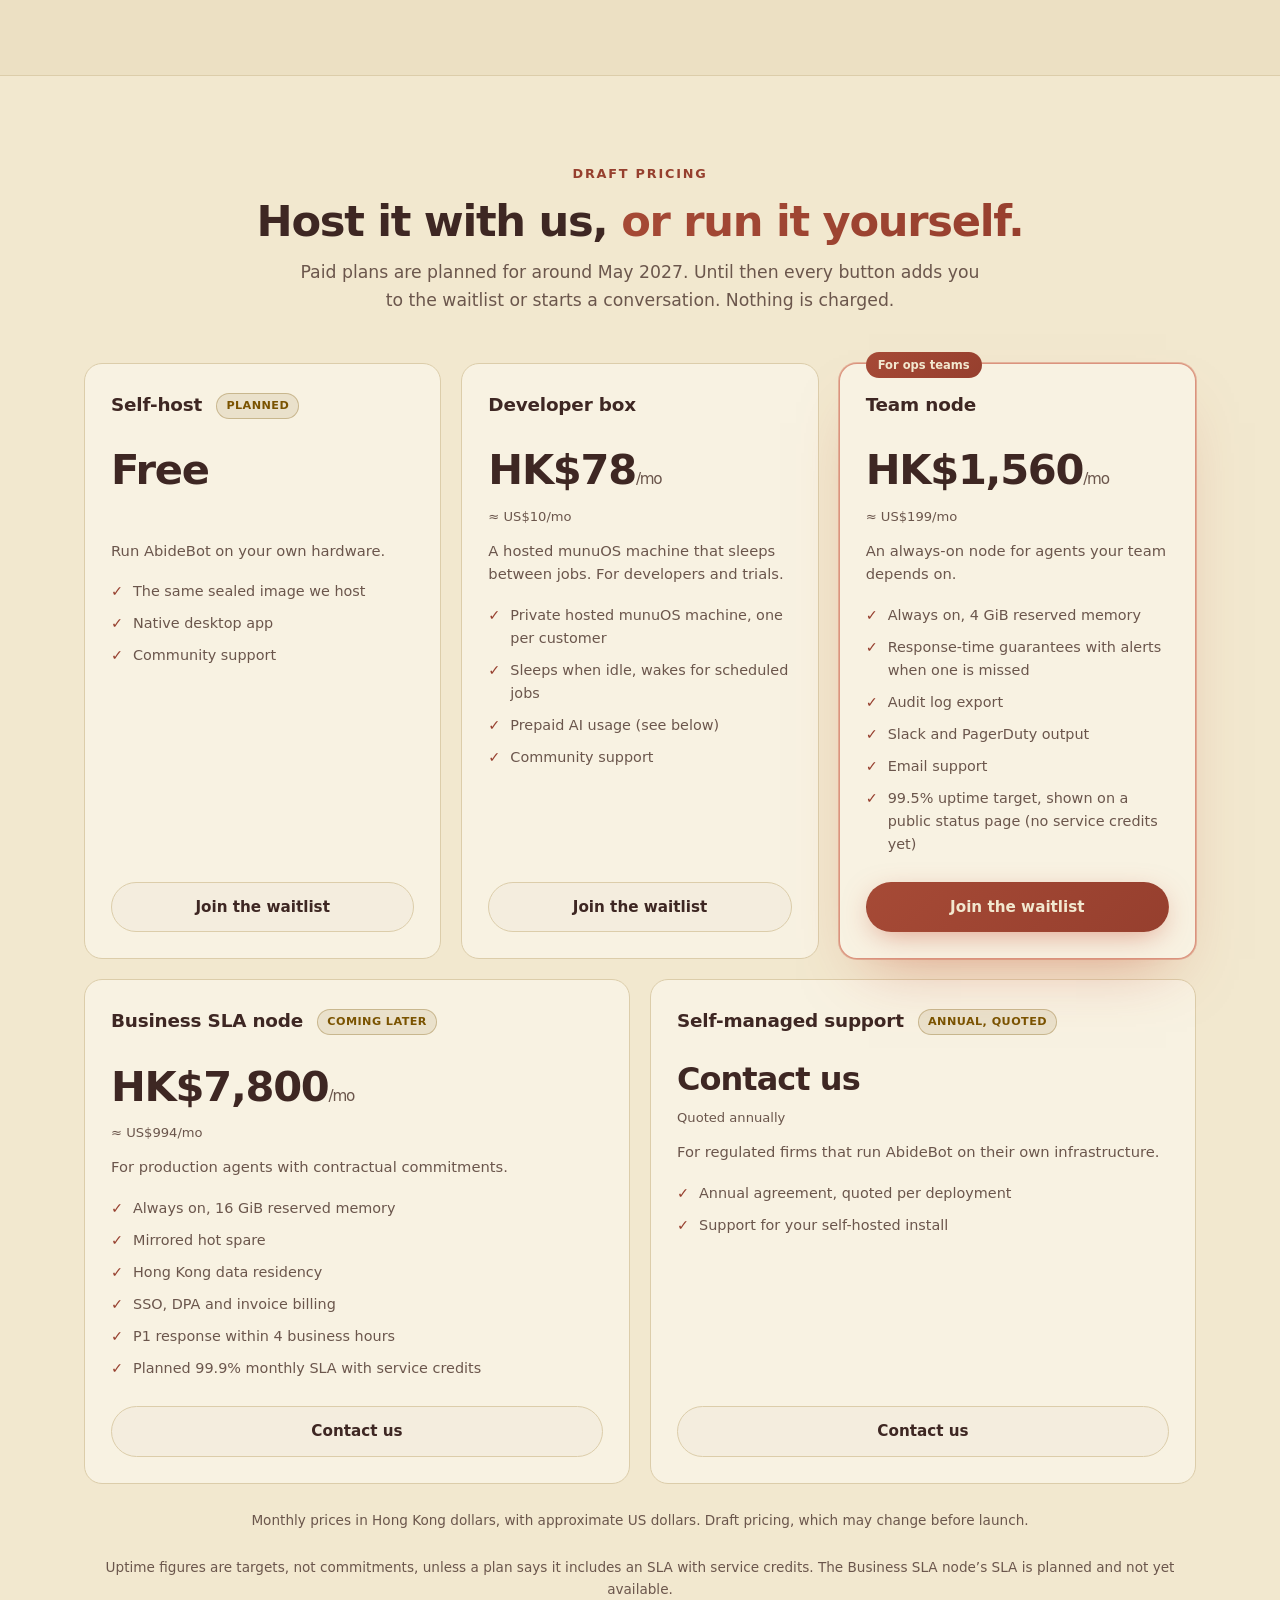
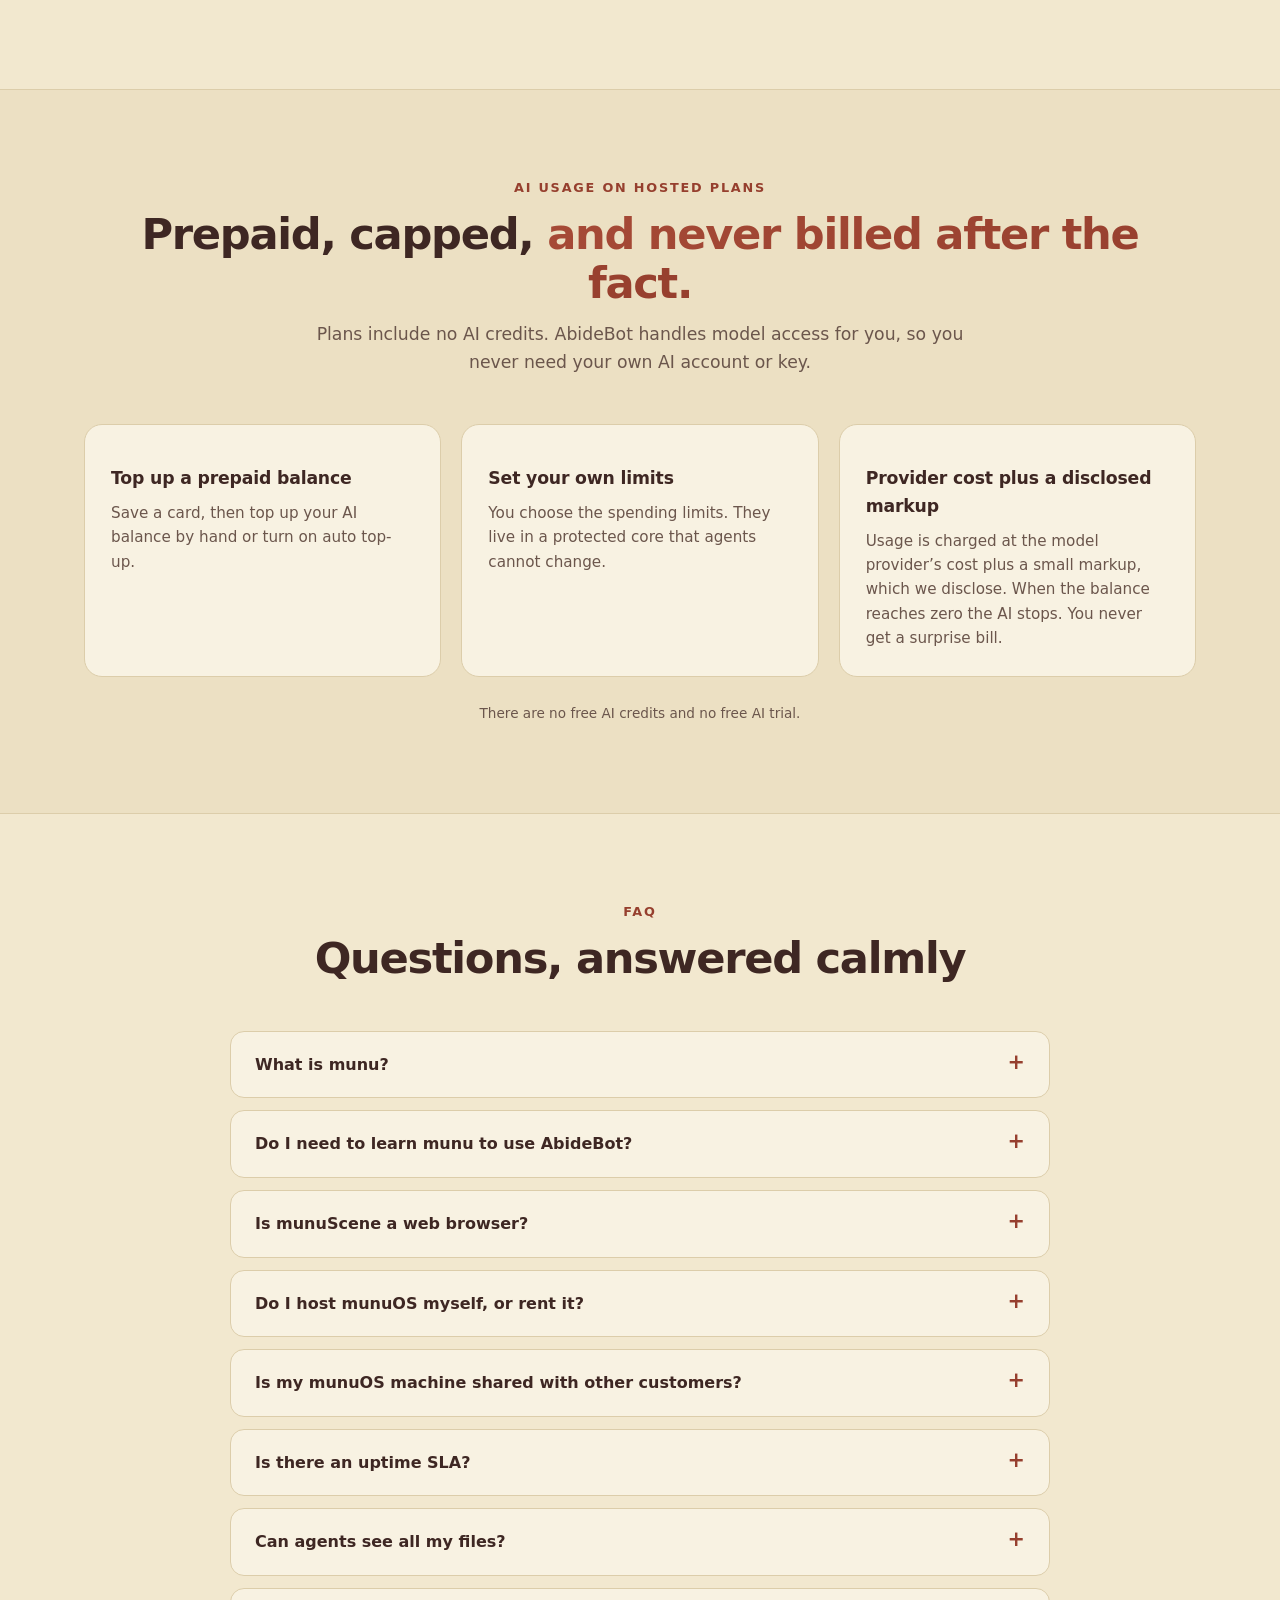
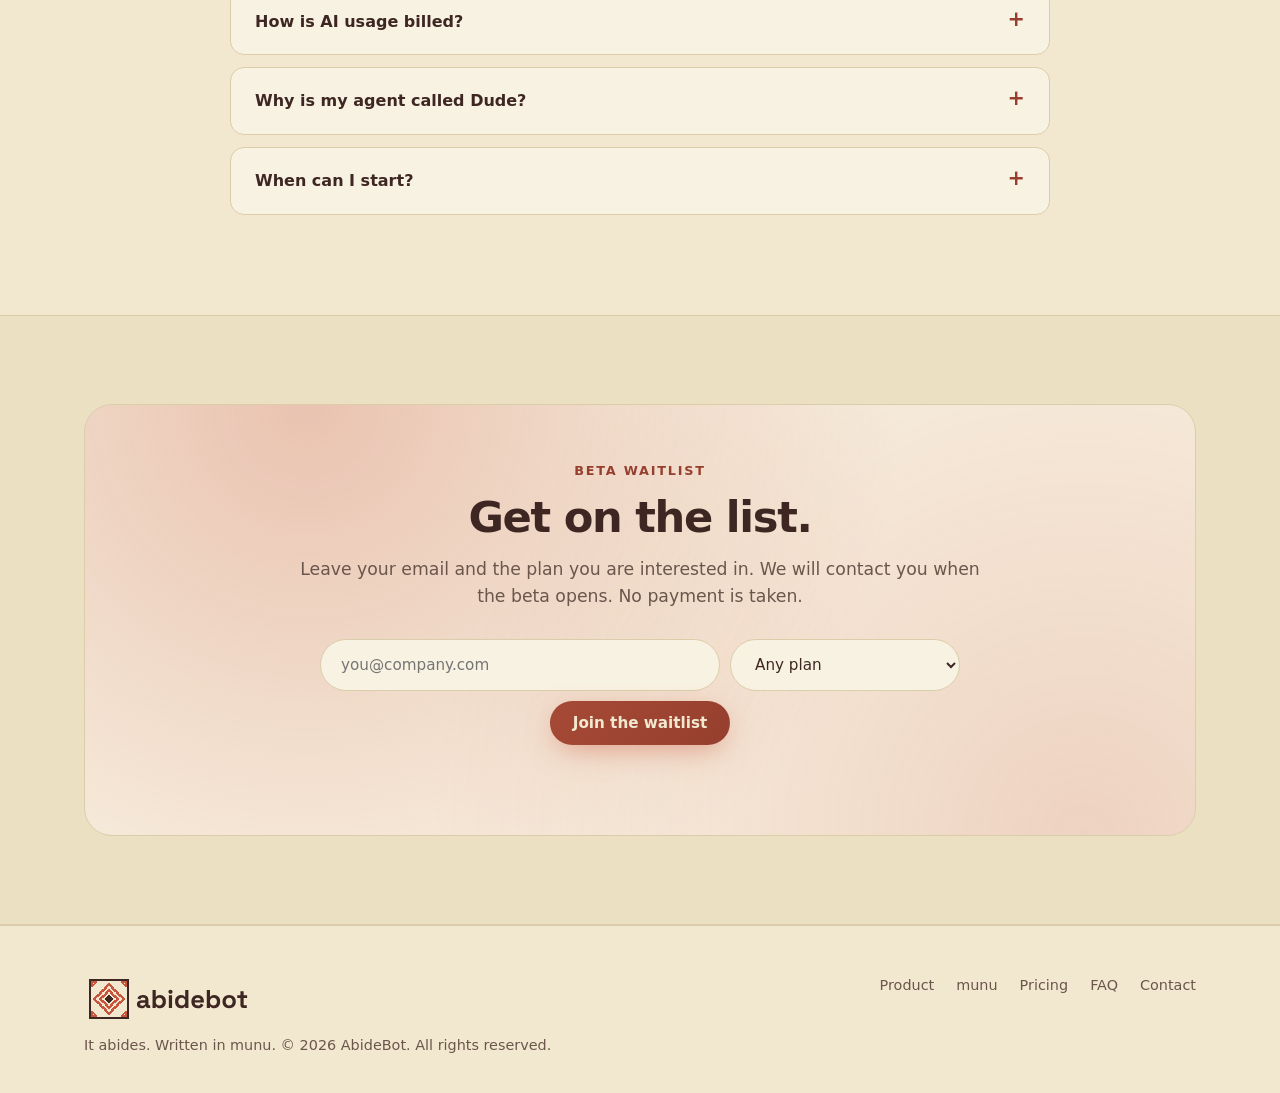
==== commit dcff90af: "Spell out ψ-terms as psi-terms where each section introduces them" ====
--- a/index.html
+++ b/index.html
@@ -96,7 +96,7 @@
         <div class="ico"><svg viewBox="0 0 24 24"><circle cx="12" cy="12" r="9"/><path d="M12 3a14 14 0 010 18M12 3a14 14 0 000 18M3 12h18"/></svg></div>
         <h3>The network <span class="tag soon">In development</span></h3>
         <p class="part-sub">Everything as live, shared data.</p>
-        <p>Documents, sites and apps are designed to be ψ-terms: shared structures that each party fills in, with a conflict caught instead of overwritten. The routing and the encrypted frames that carry them are built and tested between running nodes. Linking munuOS machines on it is still ahead.</p>
+        <p>Documents, sites and apps are designed to be ψ-terms (psi-terms): shared structures that each party fills in, with a conflict caught instead of overwritten. The routing and the encrypted frames that carry them are built and tested between running nodes. Linking munuOS machines on it is still ahead.</p>
         <ul class="mini"><li>Routed by hyperbolic coordinates, no central directory</li><li>Every message travels in a fixed-size encrypted BlackFrame</li><li>Planned: every bot reachable by its QR code</li></ul>
       </div>
     </div>
